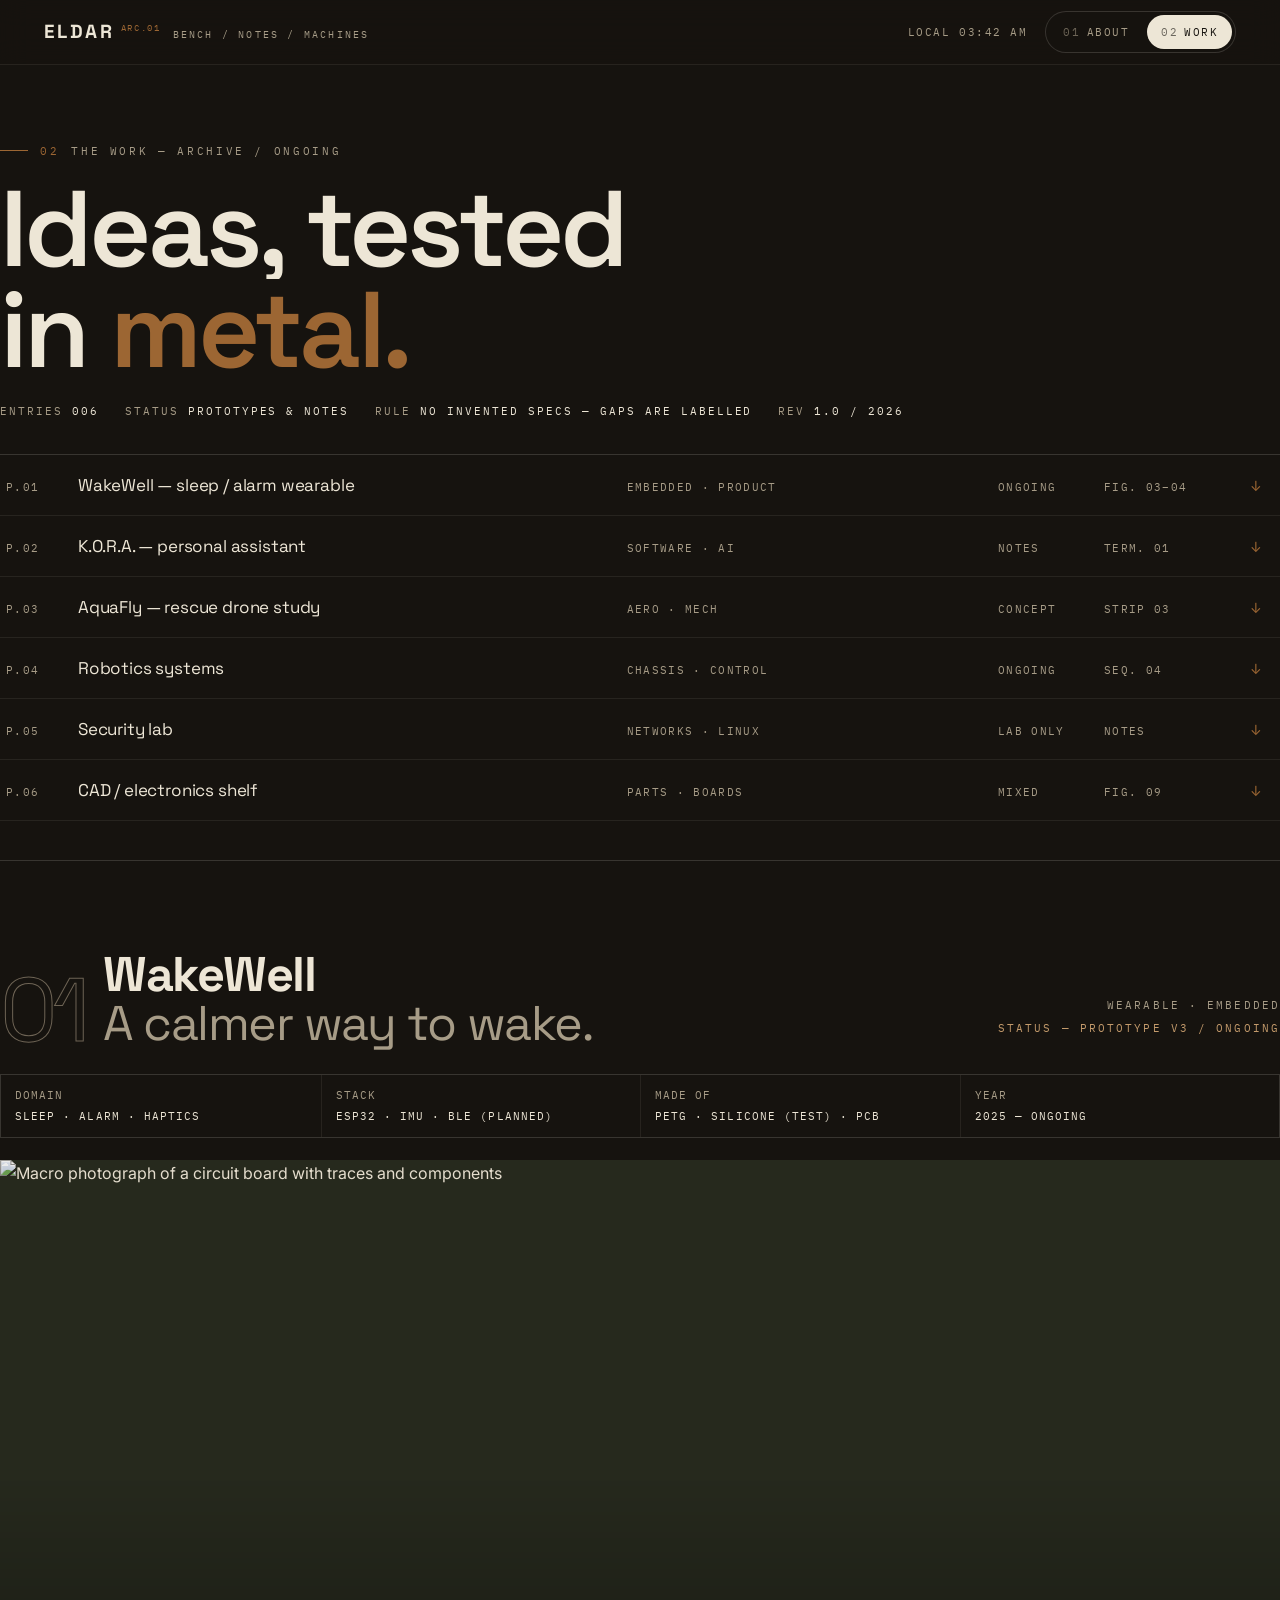
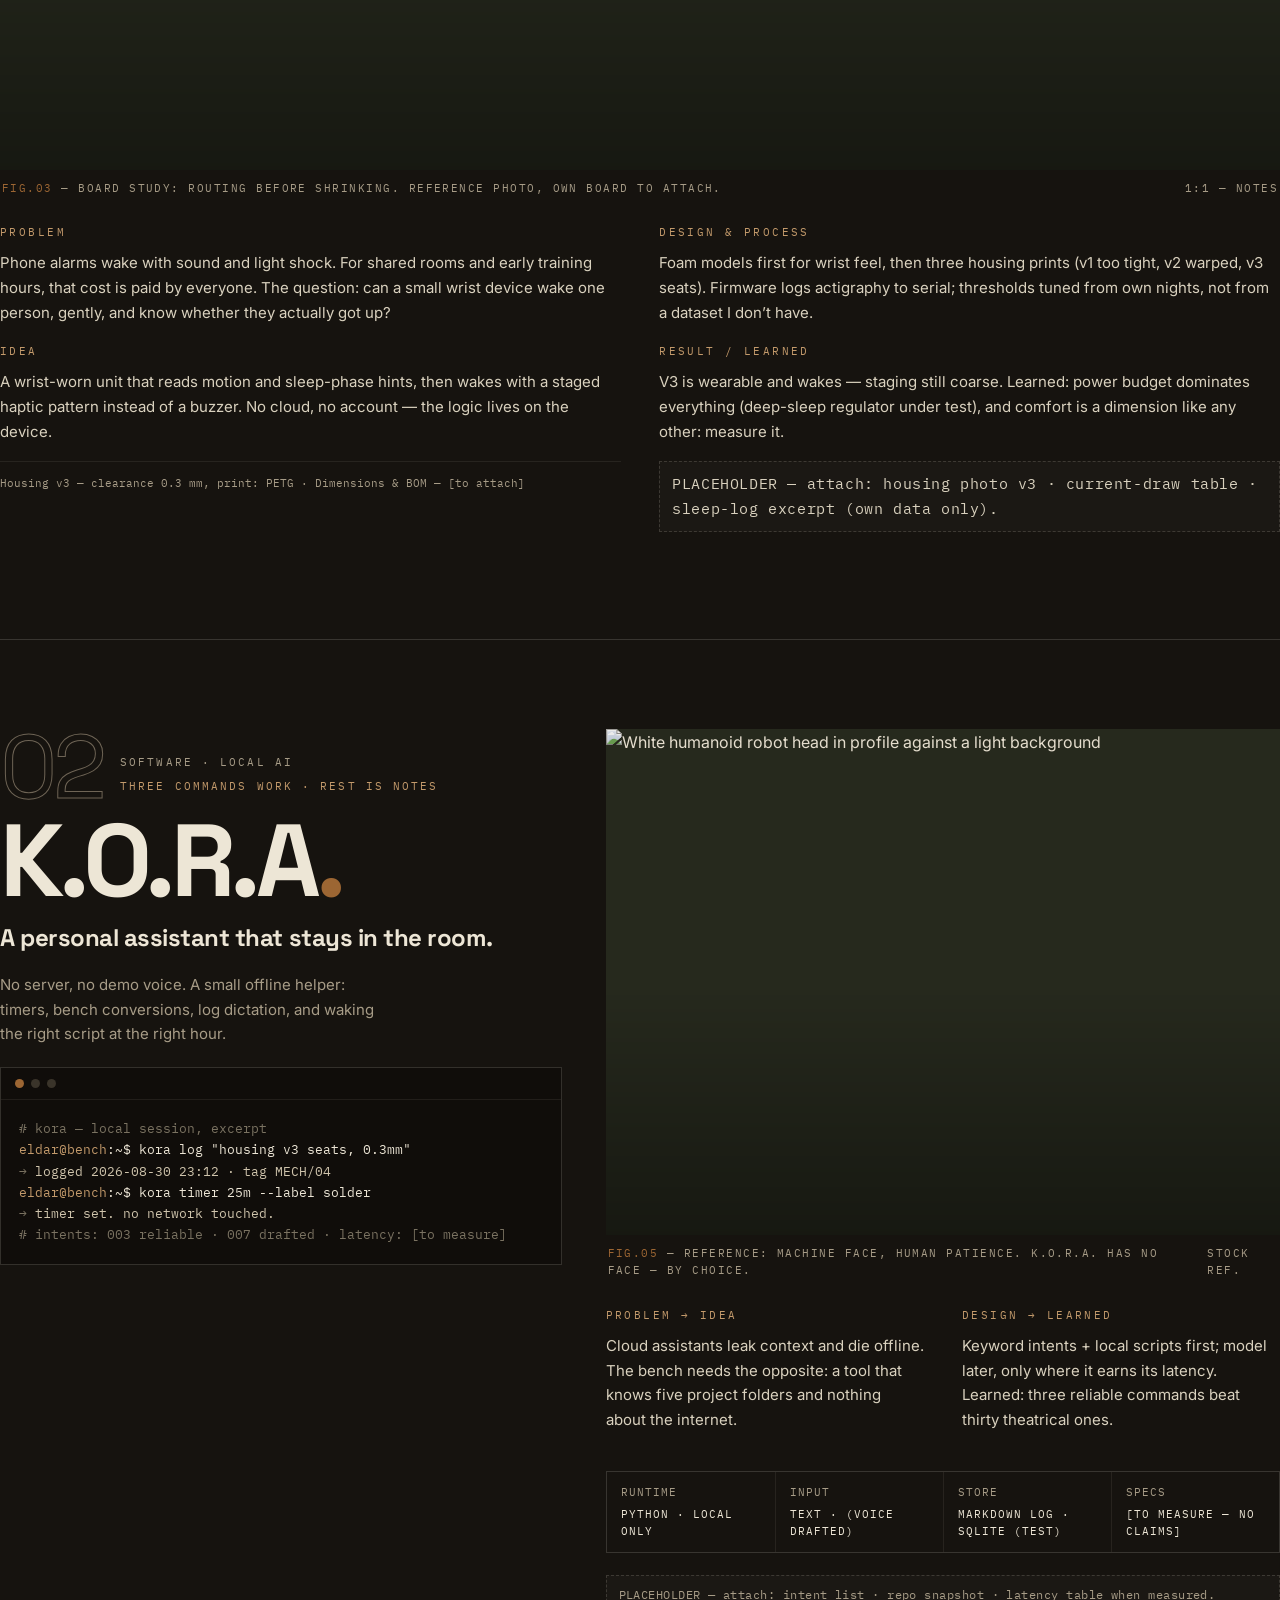
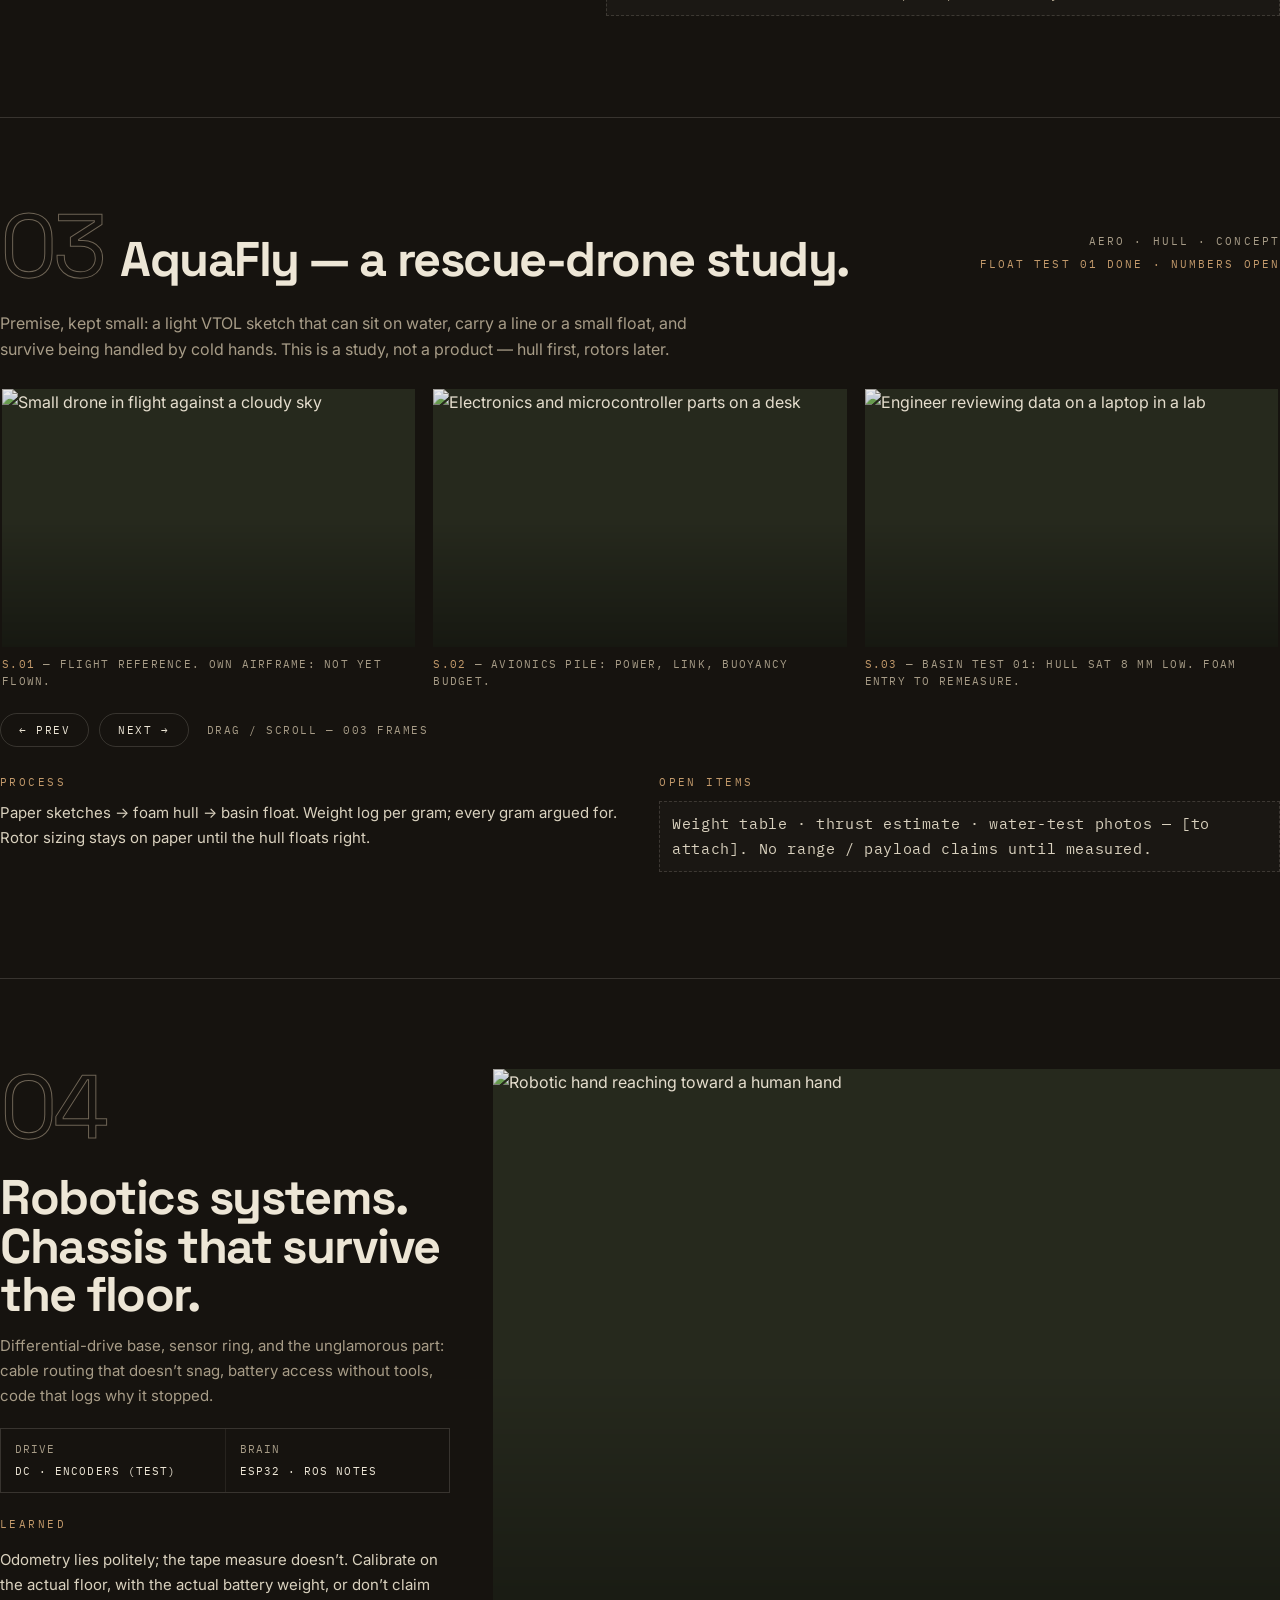
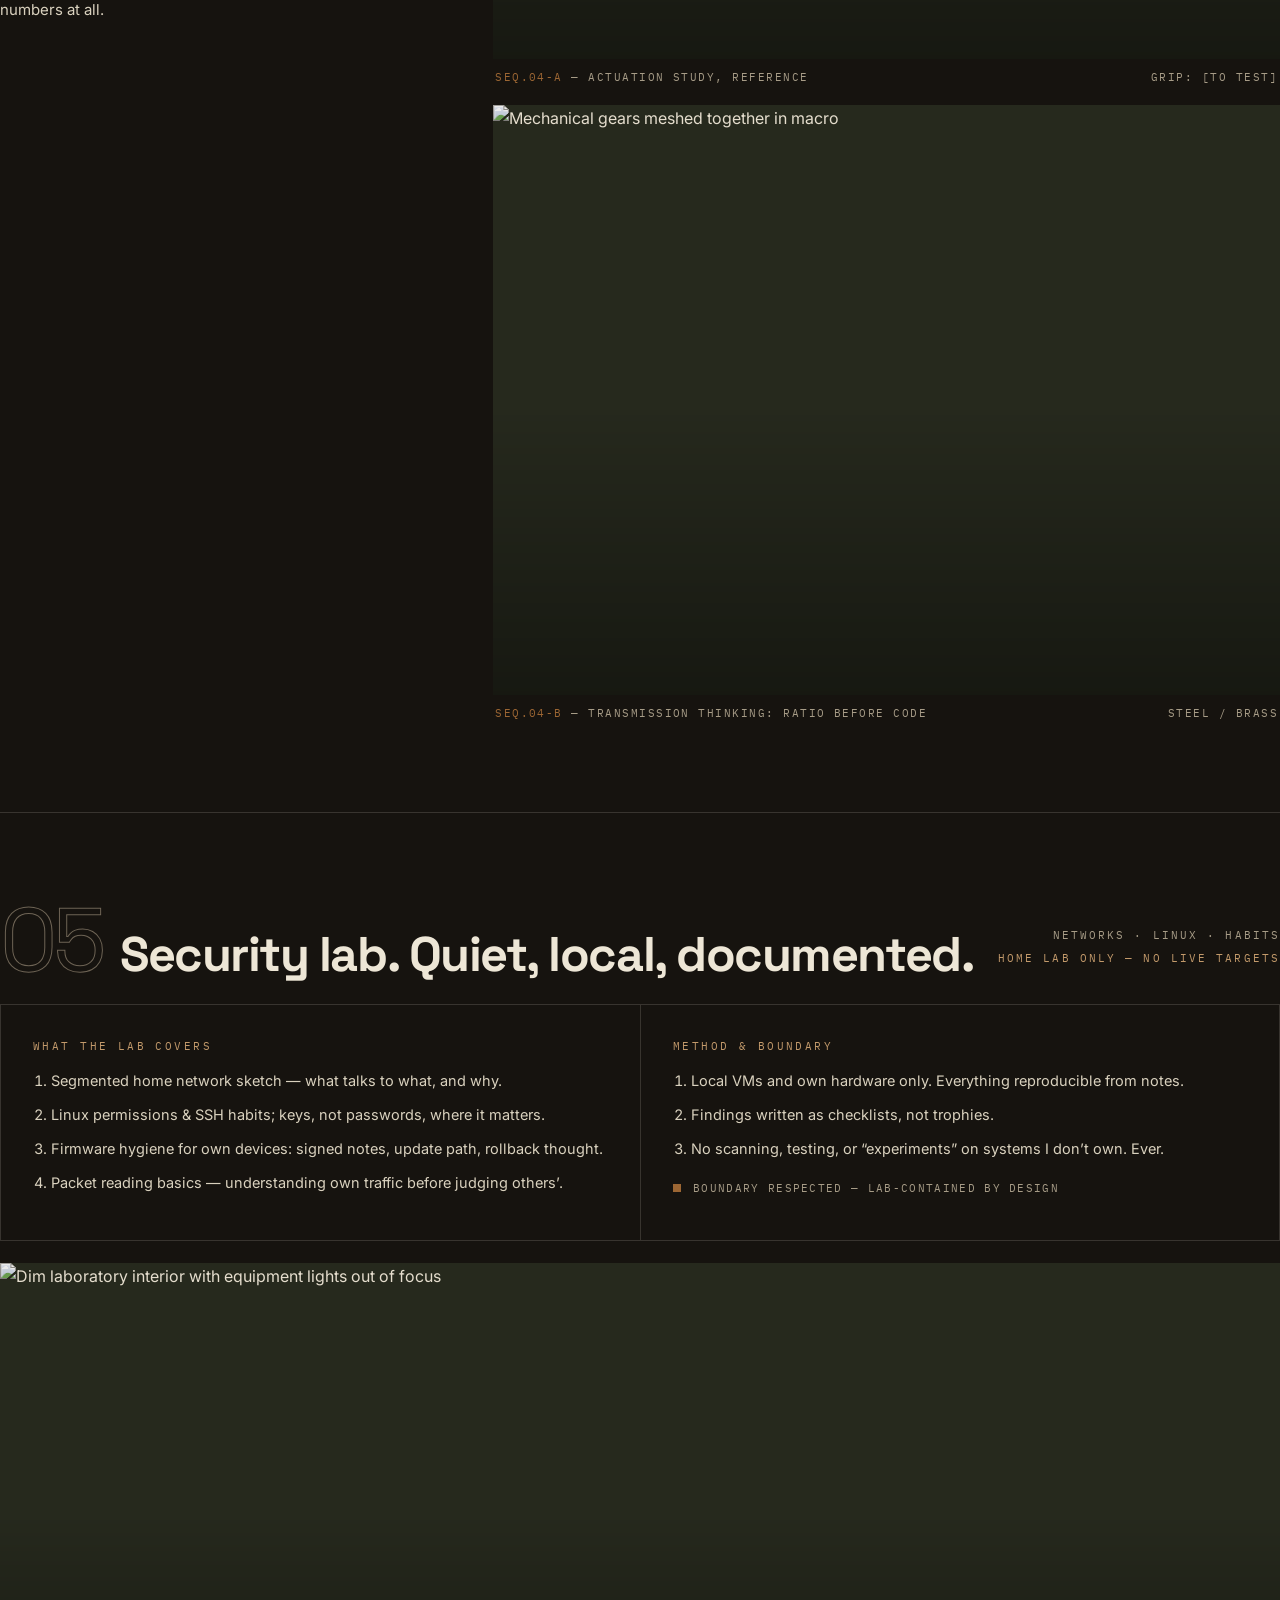
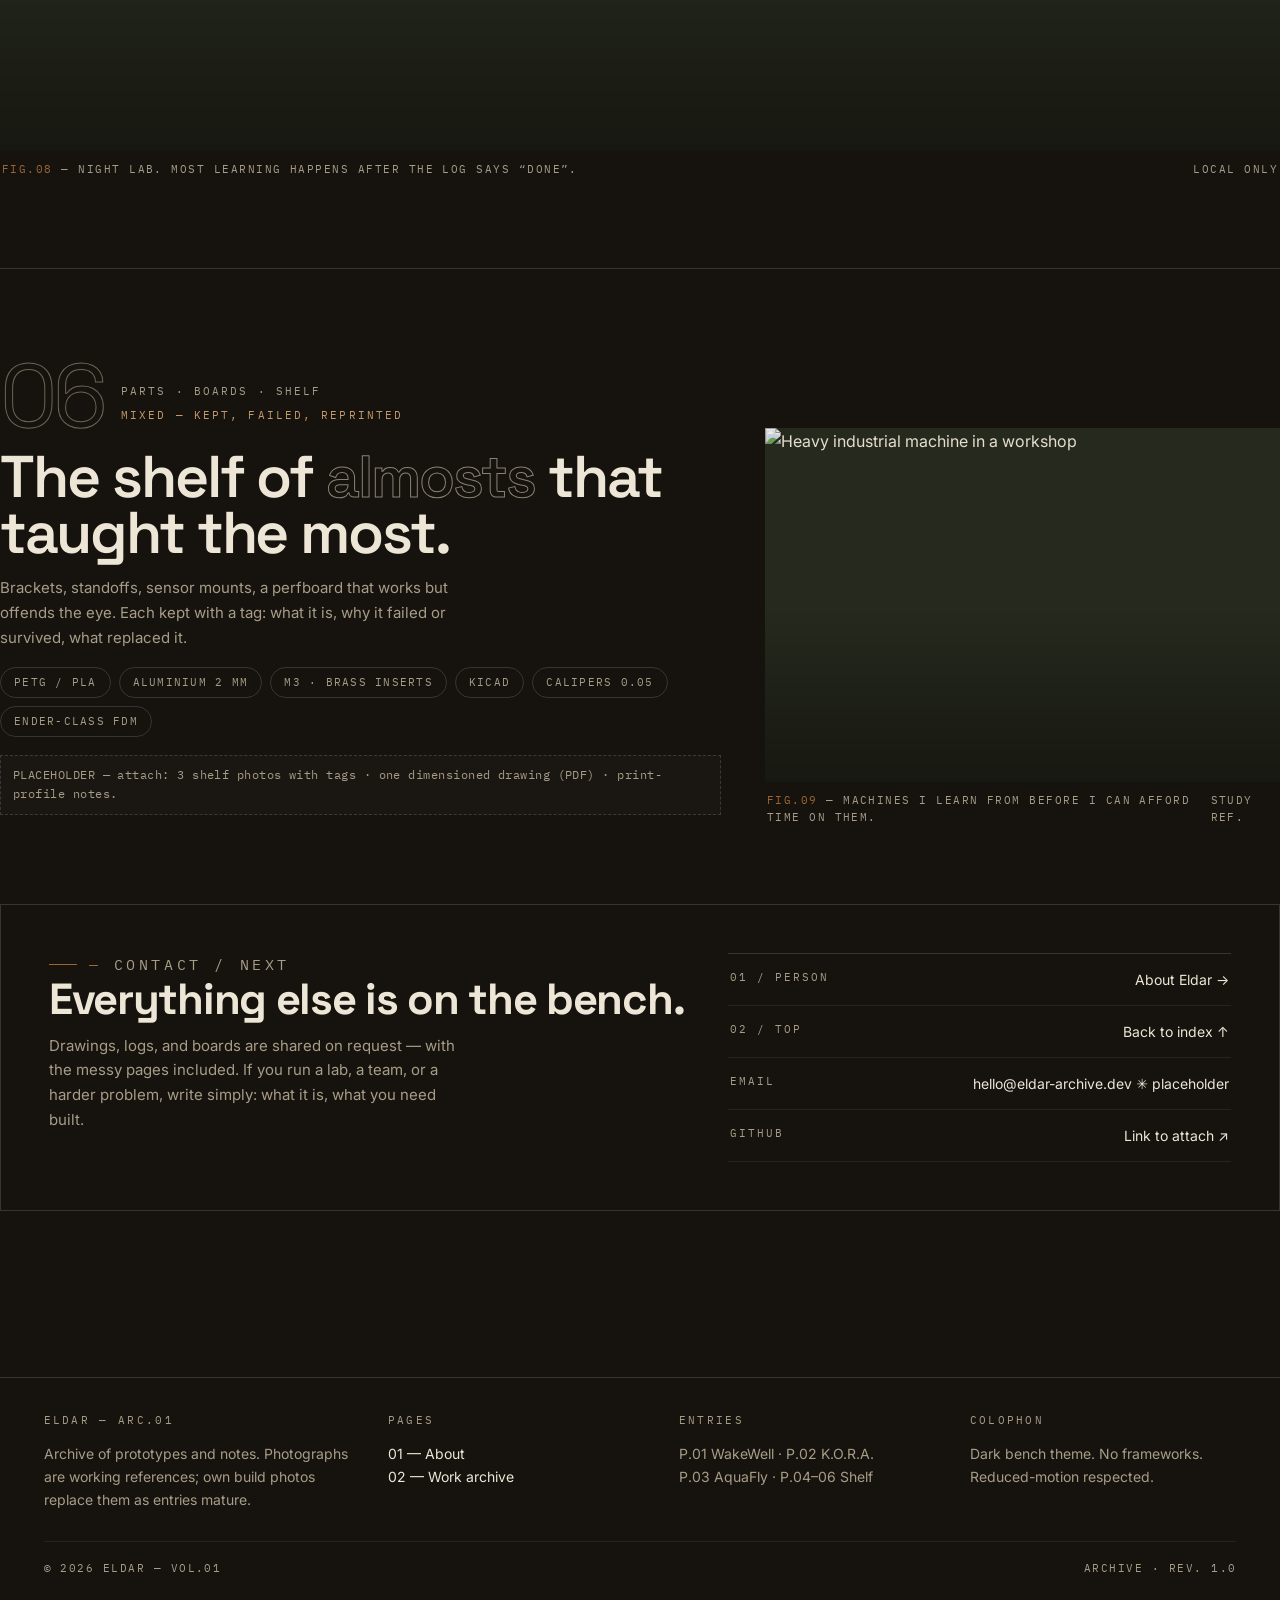
==== work.html @ a41242f1 "Vol.01: personal engineering archive (about + work)" ====
<!DOCTYPE html>
<html lang="en" data-theme="dark">
<head>
  <meta charset="UTF-8">
  <meta name="viewport" content="width=device-width, initial-scale=1.0">
  <title>ELDAR — The Work / Archive | Projects, Prototypes, Notes</title>
  <meta name="description" content="The work archive: WakeWell, K.O.R.A., AquaFly, robotics systems, security lab notes, CAD and electronics prototypes. Case studies with process, not promises.">
  <meta name="theme-color" content="#16130F">
  <link rel="canonical" href="https://eldar-archive.dev/work.html">
  <meta property="og:type" content="website">
  <meta property="og:title" content="ELDAR — The Work / Archive">
  <meta property="og:description" content="Ideas → experimentation → engineering → making. Six case studies from the bench.">
  <meta property="og:image" content="https://images.unsplash.com/photo-1518770660439-4636190af475?q=80&w=1200&auto=format&fit=crop">
  <meta name="twitter:card" content="summary_large_image">
  <link rel="icon" href="data:image/svg+xml,%3Csvg xmlns='http://www.w3.org/2000/svg' viewBox='0 0 64 64'%3E%3Crect width='64' height='64' fill='%23EFE9DB'/%3E%3Ctext x='32' y='42' font-family='Arial' font-weight='700' font-size='32' fill='%23171310' text-anchor='middle'%3EE%3C/text%3E%3Crect x='14' y='48' width='36' height='3' fill='%239C6633'/%3E%3C/svg%3E">
  <link rel="preconnect" href="https://fonts.googleapis.com">
  <link rel="preconnect" href="https://fonts.gstatic.com" crossorigin>
  <link href="https://fonts.googleapis.com/css2?family=IBM+Plex+Mono:wght@400;500&family=Inter:wght@400;500;600&family=Space+Grotesk:wght@400;500;600;700&display=swap" rel="stylesheet">
  <link rel="stylesheet" href="assets/css/style.css">
</head>
<body>
  <a class="skip" href="#main">Skip to content</a>
  <div class="progress" aria-hidden="true"><span data-progress></span></div>
  <div class="wipe" data-wipe aria-hidden="true">
    <div class="wipe-inner"><span data-wipe-label>ARCHIVE</span><i>— 2026</i></div>
  </div>

  <header class="site-head">
    <div class="head-in">
      <a class="brand" href="index.html" data-transition data-label="01 — ABOUT" aria-label="Eldar — about">
        <span class="brand-mark">ELDAR<sup>ARC.01</sup></span>
        <span class="brand-sub">Bench / Notes / Machines</span>
      </a>
      <div class="head-meta">
        <span class="head-clock" data-clock>LOCAL --:--</span>
        <nav class="nav" aria-label="Primary">
          <a href="index.html" data-transition data-label="01 — ABOUT"><b>01</b>About</a>
          <a href="work.html" aria-current="page"><b>02</b>Work</a>
        </nav>
      </div>
    </div>
  </header>

  <main id="main">
    <section class="hero-work wrap" aria-labelledby="work-title">
      <p class="kicker reveal"><span class="n">02</span> The work — archive / ongoing</p>
      <h1 id="work-title" class="h-display lines" aria-label="Ideas, tested in metal.">
        <span class="line"><span>Ideas, tested</span></span>
        <span class="line"><span>in <em>metal.</em></span></span>
      </h1>
      <div class="archive-meta reveal">
        <span>Entries <b>006</b></span><span>Status <b>Prototypes &amp; notes</b></span>
        <span>Rule <b>No invented specs — gaps are labelled</b></span><span>Rev <b>1.0 / <span data-year>2026</span></b></span>
      </div>
      <nav class="index-table reveal" aria-label="Archive index">
        <a href="#wakewell"><span class="mono">P.01</span><span class="t">WakeWell — sleep / alarm wearable</span><span class="mono hide-m">Embedded · Product</span><span class="mono hide-m">Ongoing</span><span class="mono hide-m">Fig. 03–04</span><span class="go">↓</span></a>
        <a href="#kora"><span class="mono">P.02</span><span class="t">K.O.R.A. — personal assistant</span><span class="mono hide-m">Software · AI</span><span class="mono hide-m">Notes</span><span class="mono hide-m">Term. 01</span><span class="go">↓</span></a>
        <a href="#aquafly"><span class="mono">P.03</span><span class="t">AquaFly — rescue drone study</span><span class="mono hide-m">Aero · Mech</span><span class="mono hide-m">Concept</span><span class="mono hide-m">Strip 03</span><span class="go">↓</span></a>
        <a href="#robotics"><span class="mono">P.04</span><span class="t">Robotics systems</span><span class="mono hide-m">Chassis · Control</span><span class="mono hide-m">Ongoing</span><span class="mono hide-m">Seq. 04</span><span class="go">↓</span></a>
        <a href="#security"><span class="mono">P.05</span><span class="t">Security lab</span><span class="mono hide-m">Networks · Linux</span><span class="mono hide-m">Lab only</span><span class="mono hide-m">Notes</span><span class="go">↓</span></a>
        <a href="#cad"><span class="mono">P.06</span><span class="t">CAD / electronics shelf</span><span class="mono hide-m">Parts · Boards</span><span class="mono hide-m">Mixed</span><span class="mono hide-m">Fig. 09</span><span class="go">↓</span></a>
      </nav>
    </section>

    <!-- P.01 WAKEWELL — full-bleed case -->
    <section class="case case-full wrap" id="wakewell" aria-labelledby="wakewell-t">
      <div class="case-top reveal">
        <span class="case-no">01</span>
        <h2 id="wakewell-t">WakeWell<br><span style="color:#A79C87;font-weight:400">A calmer way to wake.</span></h2>
        <p class="kind">Wearable · Embedded<b>Status — prototype v3 / ongoing</b></p>
      </div>
      <div class="tech-strip reveal" aria-label="WakeWell facts">
        <div>Domain<b>Sleep · Alarm · Haptics</b></div>
        <div>Stack<b>ESP32 · IMU · BLE (planned)</b></div>
        <div>Made of<b>PETG · Silicone (test) · PCB</b></div>
        <div>Year<b>2025 — ongoing</b></div>
      </div>
      <figure class="reveal" style="margin:0">
        <div class="img-reveal">
          <img src="https://images.unsplash.com/photo-1518770660439-4636190af475?q=80&w=2000&auto=format&fit=crop"
               alt="Macro photograph of a circuit board with traces and components" loading="lazy" decoding="async">
        </div>
        <figcaption class="caption"><span><b>FIG.03</b> — Board study: routing before shrinking. Reference photo, own board to attach.</span><span>1:1 — notes</span></figcaption>
      </figure>
      <div class="case-grid">
        <div class="reveal">
          <h3>Problem</h3>
          <p>Phone alarms wake with sound and light shock. For shared rooms and early training hours, that cost is paid by everyone. The question: can a small wrist device wake one person, gently, and know whether they actually got up?</p>
          <h3>Idea</h3>
          <p>A wrist-worn unit that reads motion and sleep-phase hints, then wakes with a staged haptic pattern instead of a buzzer. No cloud, no account — the logic lives on the device.</p>
          <div class="dim mono">Housing v3 — clearance 0.3 mm, print: PETG · Dimensions &amp; BOM — [to attach]</div>
        </div>
        <div class="reveal reveal-d1">
          <h3>Design &amp; process</h3>
          <p>Foam models first for wrist feel, then three housing prints (v1 too tight, v2 warped, v3 seats). Firmware logs actigraphy to serial; thresholds tuned from own nights, not from a dataset I don&rsquo;t have.</p>
          <h3>Result / learned</h3>
          <p>V3 is wearable and wakes — staging still coarse. Learned: power budget dominates everything (deep-sleep regulator under test), and comfort is a dimension like any other: measure it.</p>
          <p class="ph">PLACEHOLDER — attach: housing photo v3 · current-draw table · sleep-log excerpt (own data only).</p>
        </div>
      </div>
    </section>

    <!-- P.02 KORA — split editorial -->
    <section class="case wrap" id="kora" aria-labelledby="kora-t">
      <div class="case-split">
        <div class="sticky">
          <div class="case-top reveal" style="margin-bottom:12px">
            <span class="case-no">02</span>
            <p class="kind" style="text-align:left">Software · Local AI<b>Three commands work · rest is notes</b></p>
          </div>
          <p class="giant reveal">K.O.R.A<span>.</span></p>
          <h2 id="kora-t" class="reveal" style="font-family:var(--font-display);font-size:1.5rem;letter-spacing:-.02em;margin:0 0 12px">A personal assistant that stays in the room.</h2>
          <p class="reveal muted" style="font-size:15px;max-width:44ch">No server, no demo voice. A small offline helper: timers, bench conversions, log dictation, and waking the right script at the right hour.</p>
          <div class="term reveal">
            <div class="term-bar" aria-hidden="true"><i></i><i></i><i></i></div>
<pre><span class="c"># kora — local session, excerpt</span>
<span class="g">eldar@bench</span><span class="w">:~$ kora log "housing v3 seats, 0.3mm"</span>
<span class="c">→</span> logged 2026-08-30 23:12 · tag MECH/04
<span class="g">eldar@bench</span><span class="w">:~$ kora timer 25m --label solder</span>
<span class="c">→</span> timer set. no network touched.
<span class="c"># intents: 003 reliable · 007 drafted · latency: [to measure]</span></pre>
          </div>
        </div>
        <div>
          <figure class="reveal" style="margin:0">
            <div class="img-reveal">
              <img src="https://images.unsplash.com/photo-1485827404703-89b55fcc595e?q=80&w=1400&auto=format&fit=crop"
                   alt="White humanoid robot head in profile against a light background" loading="lazy" decoding="async">
            </div>
            <figcaption class="caption"><span><b>FIG.05</b> — Reference: machine face, human patience. K.O.R.A. has no face — by choice.</span><span>Stock ref.</span></figcaption>
          </figure>
          <div class="case-grid" style="grid-template-columns:1fr 1fr">
            <div class="reveal"><h3>Problem → idea</h3><p>Cloud assistants leak context and die offline. The bench needs the opposite: a tool that knows five project folders and nothing about the internet.</p></div>
            <div class="reveal"><h3>Design → learned</h3><p>Keyword intents + local scripts first; model later, only where it earns its latency. Learned: three reliable commands beat thirty theatrical ones.</p></div>
          </div>
          <div class="tech-strip reveal" style="margin-top:22px">
            <div>Runtime<b>Python · Local only</b></div>
            <div>Input<b>Text · (voice drafted)</b></div>
            <div>Store<b>Markdown log · SQLite (test)</b></div>
            <div>Specs<b>[to measure — no claims]</b></div>
          </div>
          <p class="ph reveal">PLACEHOLDER — attach: intent list · repo snapshot · latency table when measured.</p>
        </div>
      </div>
    </section>

    <!-- P.03 AQUAFLY — horizontal strip -->
    <section class="case wrap" id="aquafly" aria-labelledby="aquafly-t" data-hwrap>
      <div class="case-top reveal">
        <span class="case-no">03</span>
        <h2 id="aquafly-t">AquaFly — a rescue-drone study.</h2>
        <p class="kind">Aero · Hull · Concept<b>Float test 01 done · numbers open</b></p>
      </div>
      <p class="reveal muted" style="max-width:70ch;margin:0 0 20px">Premise, kept small: a light VTOL sketch that can sit on water, carry a line or a small float, and survive being handled by cold hands. This is a study, not a product — hull first, rotors later.</p>
      <div class="hscroll reveal" data-hscroll tabindex="0" aria-label="AquaFly study images, scroll horizontally">
        <figure>
          <div class="img-reveal"><img src="https://images.unsplash.com/photo-1473968512647-3e447244af8f?q=80&w=1400&auto=format&fit=crop" alt="Small drone in flight against a cloudy sky" loading="lazy" decoding="async"></div>
          <figcaption><b style="color:#C39A6B;font-weight:400">S.01</b> — Flight reference. Own airframe: not yet flown.</figcaption>
        </figure>
        <figure>
          <div class="img-reveal"><img src="https://images.unsplash.com/photo-1517077304055-6e89abbf09b0?q=80&w=1400&auto=format&fit=crop" alt="Electronics and microcontroller parts on a desk" loading="lazy" decoding="async"></div>
          <figcaption><b style="color:#C39A6B;font-weight:400">S.02</b> — Avionics pile: power, link, buoyancy budget.</figcaption>
        </figure>
        <figure>
          <div class="img-reveal"><img src="https://images.unsplash.com/photo-1581091226825-a6a2a5aee158?q=80&w=1400&auto=format&fit=crop" alt="Engineer reviewing data on a laptop in a lab" loading="lazy" decoding="async"></div>
          <figcaption><b style="color:#C39A6B;font-weight:400">S.03</b> — Basin test 01: hull sat 8 mm low. Foam entry to remeasure.</figcaption>
        </figure>
      </div>
      <div class="hscroll-ctrl reveal">
        <button type="button" data-hprev>← Prev</button>
        <button type="button" data-hnext>Next →</button>
        <span class="mono muted" style="font-size:11px;letter-spacing:.14em;align-self:center;margin-left:8px">DRAG / SCROLL — 003 FRAMES</span>
      </div>
      <div class="case-grid">
        <div class="reveal"><h3>Process</h3><p>Paper sketches → foam hull → basin float. Weight log per gram; every gram argued for. Rotor sizing stays on paper until the hull floats right.</p></div>
        <div class="reveal"><h3>Open items</h3><p class="ph">Weight table · thrust estimate · water-test photos — [to attach]. No range / payload claims until measured.</p></div>
      </div>
    </section>

    <!-- P.04 ROBOTICS — stacked -->
    <section class="case wrap" id="robotics" aria-labelledby="robotics-t">
      <div class="case-stack">
        <div>
          <div class="case-top reveal" style="grid-template-columns:1fr;margin-bottom:14px">
            <span class="case-no">04</span>
            <h2 id="robotics-t" style="margin-top:10px">Robotics systems. Chassis that survive the floor.</h2>
          </div>
          <p class="reveal muted" style="font-size:15px">Differential-drive base, sensor ring, and the unglamorous part: cable routing that doesn&rsquo;t snag, battery access without tools, code that logs why it stopped.</p>
          <div class="tech-strip reveal" style="grid-template-columns:1fr 1fr;margin-top:20px">
            <div>Drive<b>DC · Encoders (test)</b></div>
            <div>Brain<b>ESP32 · ROS notes</b></div>
          </div>
          <div class="reveal"><h3 class="mono" style="font-size:11px;letter-spacing:.22em;color:#C39A6B;font-weight:400">LEARNED</h3>
          <p style="color:#D9D1BE;font-size:15px">Odometry lies politely; the tape measure doesn&rsquo;t. Calibrate on the actual floor, with the actual battery weight, or don&rsquo;t claim numbers at all.</p></div>
        </div>
        <div class="stack-imgs">
          <figure class="reveal" style="margin:0">
            <div class="img-reveal"><img src="https://images.unsplash.com/photo-1620712943543-bcc4688e7485?q=80&w=1400&auto=format&fit=crop" alt="Robotic hand reaching toward a human hand" loading="lazy" decoding="async"></div>
            <figcaption class="caption"><span><b>SEQ.04-A</b> — Actuation study, reference</span><span>Grip: [to test]</span></figcaption>
          </figure>
          <figure class="reveal" style="margin:0">
            <div class="img-reveal"><img src="https://images.unsplash.com/photo-1530124566582-a618bc2615dc?q=80&w=1400&auto=format&fit=crop" alt="Mechanical gears meshed together in macro" loading="lazy" decoding="async"></div>
            <figcaption class="caption"><span><b>SEQ.04-B</b> — Transmission thinking: ratio before code</span><span>Steel / brass</span></figcaption>
          </figure>
        </div>
      </div>
    </section>

    <!-- P.05 SECURITY -->
    <section class="case wrap" id="security" aria-labelledby="sec-t">
      <div class="case-top reveal">
        <span class="case-no">05</span>
        <h2 id="sec-t">Security lab. Quiet, local, documented.</h2>
        <p class="kind">Networks · Linux · Habits<b>Home lab only — no live targets</b></p>
      </div>
      <div class="lab reveal">
        <div>
          <h3>What the lab covers</h3>
          <ol>
            <li>Segmented home network sketch — what talks to what, and why.</li>
            <li>Linux permissions &amp; SSH habits; keys, not passwords, where it matters.</li>
            <li>Firmware hygiene for own devices: signed notes, update path, rollback thought.</li>
            <li>Packet reading basics — understanding own traffic before judging others&rsquo;.</li>
          </ol>
        </div>
        <div>
          <h3>Method &amp; boundary</h3>
          <ol>
            <li>Local VMs and own hardware only. Everything reproducible from notes.</li>
            <li>Findings written as checklists, not trophies.</li>
            <li>No scanning, testing, or &ldquo;experiments&rdquo; on systems I don&rsquo;t own. Ever.</li>
          </ol>
          <p class="safe"><i></i> Boundary respected — lab-contained by design</p>
        </div>
      </div>
      <figure class="reveal" style="margin:22px 0 0">
        <div class="img-reveal" style="aspect-ratio:21/8;min-height:220px">
          <img src="https://images.unsplash.com/photo-1518709268805-4e9042af9f23?q=80&w=2000&auto=format&fit=crop"
               alt="Dim laboratory interior with equipment lights out of focus" loading="lazy" decoding="async">
        </div>
        <figcaption class="caption"><span><b>FIG.08</b> — Night lab. Most learning happens after the log says &ldquo;done&rdquo;.</span><span>Local only</span></figcaption>
      </figure>
    </section>

    <!-- P.06 CAD / ELECTRONICS -->
    <section class="case wrap" id="cad" aria-labelledby="cad-t">
      <div class="case-cad">
        <div>
          <div class="case-top reveal" style="margin-bottom:14px">
            <span class="case-no">06</span>
            <p class="kind" style="text-align:left">Parts · Boards · Shelf<b>Mixed — kept, failed, reprinted</b></p>
          </div>
          <p class="oversize reveal">The shelf of <span>almosts</span> that taught the most.</p>
          <p class="reveal muted" style="font-size:15px;max-width:56ch">Brackets, standoffs, sensor mounts, a perfboard that works but offends the eye. Each kept with a tag: what it is, why it failed or survived, what replaced it.</p>
          <div class="mat-chips reveal" aria-label="Materials and tools">
            <span>PETG / PLA</span><span>Aluminium 2 mm</span><span>M3 · Brass inserts</span><span>KiCad</span><span>Calipers 0.05</span><span>Ender-class FDM</span>
          </div>
          <p class="ph reveal" style="margin-top:18px">PLACEHOLDER — attach: 3 shelf photos with tags · one dimensioned drawing (PDF) · print-profile notes.</p>
        </div>
        <figure class="reveal" style="margin:0">
          <div class="img-reveal"><img src="https://images.unsplash.com/photo-1504328345606-18bbc8c9d7d1?q=80&w=1400&auto=format&fit=crop" alt="Heavy industrial machine in a workshop" loading="lazy" decoding="async"></div>
          <figcaption class="caption"><span><b>FIG.09</b> — Machines I learn from before I can afford time on them.</span><span>Study ref.</span></figcaption>
        </figure>
      </div>

      <div class="contact-band reveal" aria-labelledby="contact-t">
        <div>
          <p class="kicker"><span class="n">—</span> Contact / next</p>
          <h2 id="contact-t">Everything else is on the bench.</h2>
          <p>Drawings, logs, and boards are shared on request — with the messy pages included. If you run a lab, a team, or a harder problem, write simply: what it is, what you need built.</p>
        </div>
        <div class="contact-rows">
          <a href="index.html" data-transition data-label="01 — ABOUT"><span>01 / Person</span><span>About Eldar →</span></a>
          <a href="#main"><span>02 / Top</span><span>Back to index ↑</span></a>
          <a href="mailto:hello@eldar-archive.dev"><span>Email</span><span>hello@eldar-archive.dev ✳ placeholder</span></a>
          <a href="https://github.com/" target="_blank" rel="noopener"><span>GitHub</span><span>Link to attach ↗</span></a>
        </div>
      </div>
    </section>
  </main>

  <footer class="site-foot">
    <div class="wrap">
      <div class="foot-grid">
        <div><h4>Eldar — Arc.01</h4><p class="muted" style="margin:0;max-width:34ch">Archive of prototypes and notes. Photographs are working references; own build photos replace them as entries mature.</p></div>
        <div><h4>Pages</h4><p style="margin:0"><a href="index.html" data-transition data-label="01 — ABOUT">01 — About</a><br><a href="work.html" aria-current="page">02 — Work archive</a></p></div>
        <div><h4>Entries</h4><p class="muted" style="margin:0">P.01 WakeWell · P.02 K.O.R.A.<br>P.03 AquaFly · P.04–06 Shelf</p></div>
        <div><h4>Colophon</h4><p class="muted" style="margin:0">Dark bench theme. No frameworks.<br>Reduced-motion respected.</p></div>
      </div>
      <div class="foot-bottom"><span>© <span data-year>2026</span> Eldar — Vol.01</span><span>Archive · Rev. 1.0</span></div>
    </div>
  </footer>

  <script src="assets/js/main.js" defer></script>
</body>
</html>
---- assets/css/style.css ----
/* ============================================================
   ELDAR — personal engineering archive
   Vol.01 / 2026 — editorial system, no frameworks
   Palette: ivory paper / graphite ink / olive / muted copper
   ============================================================ */

:root{
  --paper:#EFE9DB;
  --paper-2:#E5DCC9;
  --card:#E9E1D0;
  --ink:#171310;
  --ink-2:#2A241D;
  --graphite:#1D1A15;
  --charcoal:#26211A;
  --stone:#8B8172;
  --stone-dark:#57503F;
  --line:rgba(23,19,16,.16);
  --line-soft:rgba(23,19,16,.09);
  --olive:#3B3F2E;
  --olive-deep:#26291D;
  --copper:#9C6633;
  --copper-deep:#7A4E24;
  --burgundy:#5C2E26;
  --bg:var(--paper);
  --fg:var(--ink);
  --muted:var(--stone-dark);
  --panel:var(--card);
  --header-bg:rgba(239,233,219,.86);
  --img-filter:grayscale(22%) sepia(14%) contrast(1.03) brightness(.98);
  --font-display:"Space Grotesk","Archivo",system-ui,-apple-system,"Segoe UI",Roboto,sans-serif;
  --font-body:"Inter",system-ui,-apple-system,"Segoe UI",Roboto,sans-serif;
  --font-mono:"IBM Plex Mono",ui-monospace,SFMono-Regular,Menlo,Consolas,monospace;
  --wrap:1340px;
  --gutter:clamp(18px,3.4vw,44px);
  --ease:cubic-bezier(.22,.8,.24,1);
}

[data-theme="dark"]{
  --bg:#16130F;
  --fg:#EDE6D6;
  --muted:#A79C87;
  --panel:#1F1B15;
  --line:rgba(237,230,214,.16);
  --line-soft:rgba(237,230,214,.08);
  --header-bg:rgba(22,19,15,.82);
  --card:#201B14;
  --img-filter:grayscale(28%) sepia(10%) contrast(1.05) brightness(.92);
}

*{box-sizing:border-box}
html{scroll-behavior:smooth}
html:focus-within{scroll-behavior:smooth}
body{
  margin:0;
  background:var(--bg);
  color:var(--fg);
  font-family:var(--font-body);
  font-size:16px;
  line-height:1.65;
  -webkit-font-smoothing:antialiased;
  text-rendering:optimizeLegibility;
  overflow-x:hidden;
  transition:background .5s var(--ease),color .5s var(--ease);
}
::selection{background:var(--copper);color:#FFF8EA}
img{display:block;max-width:100%}
a{color:inherit}

/* skip link */
.skip{
  position:absolute;left:12px;top:-60px;z-index:200;
  background:var(--ink);color:var(--paper);
  font-family:var(--font-mono);font-size:12px;letter-spacing:.08em;
  padding:10px 14px;text-decoration:none;transition:top .2s;
}
[data-theme="dark"] .skip{background:var(--paper);color:var(--ink)}
.skip:focus{top:12px}

/* progress hairline */
.progress{position:fixed;top:0;left:0;height:2px;width:100%;z-index:120;pointer-events:none;background:transparent}
.progress span{display:block;height:100%;width:100%;background:var(--copper);transform-origin:0 50%;transform:scaleX(0)}

/* page wipe transition */
.wipe{
  position:fixed;inset:0;z-index:150;display:flex;align-items:center;justify-content:center;
  background:var(--olive-deep);color:#EFE9DB;
  clip-path:inset(0 0 100% 0);
  transition:clip-path .55s var(--ease);
  pointer-events:none;
}
.wipe.is-on{clip-path:inset(0 0 0% 0);pointer-events:auto}
.wipe-inner{font-family:var(--font-mono);font-size:12px;letter-spacing:.28em;text-transform:uppercase;display:flex;gap:16px;align-items:center}
.wipe-inner i{font-style:normal;color:#C39A6B}

/* header */
.site-head{
  position:sticky;top:0;z-index:100;
  background:var(--header-bg);
  backdrop-filter:blur(14px);-webkit-backdrop-filter:blur(14px);
  border-bottom:1px solid var(--line-soft);
}
.head-in{
  max-width:var(--wrap);margin:0 auto;padding:0 var(--gutter);
  display:flex;align-items:center;gap:20px;min-height:64px;
}
.brand{display:flex;align-items:baseline;gap:12px;text-decoration:none}
.brand-mark{
  font-family:var(--font-display);font-weight:700;letter-spacing:.14em;font-size:19px;
}
.brand-mark sup{font-family:var(--font-mono);font-weight:400;font-size:9px;letter-spacing:.18em;color:var(--copper);margin-left:6px}
.brand-sub{font-family:var(--font-mono);font-size:10px;letter-spacing:.22em;color:var(--muted);text-transform:uppercase}
.head-meta{margin-left:auto;display:flex;align-items:center;gap:18px}
.head-clock{font-family:var(--font-mono);font-size:11px;letter-spacing:.14em;color:var(--muted)}
.nav{display:flex;gap:4px;border:1px solid var(--line);border-radius:999px;padding:3px;background:color-mix(in srgb, var(--bg) 60%, transparent)}
.nav a{
  font-family:var(--font-mono);font-size:11px;letter-spacing:.14em;text-transform:uppercase;
  text-decoration:none;padding:8px 14px;border-radius:999px;color:var(--muted);
  transition:background .25s,color .25s;
}
.nav a b{font-weight:400;opacity:.6;margin-right:6px}
.nav a[aria-current="page"]{background:var(--fg);color:var(--bg)}
.nav a:hover:not([aria-current="page"]){color:var(--fg)}

/* layout */
.wrap{max-width:var(--wrap);margin:0 auto;padding:0 var(--gutter)}
section{position:relative}
.kicker{
  font-family:var(--font-mono);font-size:11px;letter-spacing:.24em;text-transform:uppercase;
  color:var(--muted);display:flex;align-items:center;gap:12px;margin:0 0 18px;
}
.kicker::before{content:"";width:28px;height:1px;background:var(--copper);flex:none}
.kicker .n{color:var(--copper)}
.h-display{
  font-family:var(--font-display);font-weight:600;
  font-size:clamp(2.7rem,6.4vw,6.2rem);
  line-height:.94;letter-spacing:-.035em;margin:0;
  text-wrap:balance;
}
.h-display em{font-style:normal;color:var(--copper)}
.h-display .thin{font-weight:400}
.lede{font-size:clamp(1.02rem,1.4vw,1.22rem);line-height:1.6;max-width:56ch;color:var(--fg)}
.muted{color:var(--muted)}
.mono{font-family:var(--font-mono)}
.rule{border:0;border-top:1px solid var(--line);margin:0}
.rule-soft{border:0;border-top:1px solid var(--line-soft);margin:0}

/* reveal system — calm, engineered */
.reveal{opacity:0;transform:translateY(26px);transition:opacity .8s var(--ease),transform .8s var(--ease)}
.reveal.is-visible{opacity:1;transform:none}
.reveal-d1{transition-delay:.08s}.reveal-d2{transition-delay:.16s}.reveal-d3{transition-delay:.24s}
.lines .line{display:block;overflow:hidden}
.lines .line > span{display:block;transform:translateY(110%);transition:transform .9s var(--ease)}
.lines.is-visible .line > span{transform:none}
.lines.is-visible .line:nth-child(2) > span{transition-delay:.08s}
.lines.is-visible .line:nth-child(3) > span{transition-delay:.16s}
.lines.is-visible .line:nth-child(4) > span{transition-delay:.24s}

.img-reveal{position:relative;overflow:hidden;background:var(--olive-deep)}
.img-reveal img{
  width:100%;height:100%;object-fit:cover;filter:var(--img-filter);
  transform:scale(1.06);
  transition:transform 1.4s var(--ease),filter .6s;
}
.img-reveal.is-visible img{transform:scale(1)}
.img-reveal::after{
  content:"";position:absolute;inset:0;pointer-events:none;
  background:linear-gradient(180deg,rgba(38,41,29,.0) 55%,rgba(22,19,15,.34) 100%);
  mix-blend-mode:multiply;
}
[data-theme="dark"] .img-reveal::after{background:linear-gradient(180deg,rgba(0,0,0,0) 50%,rgba(0,0,0,.42) 100%)}
.img-reveal:hover img{transform:scale(1.035)}
.frame{position:relative;border:1px solid var(--line)}
.frame .ticks i{position:absolute;width:14px;height:14px;border:0 solid var(--copper);z-index:2}
.frame .ticks i:nth-child(1){top:-1px;left:-1px;border-top-width:2px;border-left-width:2px}
.frame .ticks i:nth-child(2){top:-1px;right:-1px;border-top-width:2px;border-right-width:2px}
.frame .ticks i:nth-child(3){bottom:-1px;left:-1px;border-bottom-width:2px;border-left-width:2px}
.frame .ticks i:nth-child(4){bottom:-1px;right:-1px;border-bottom-width:2px;border-right-width:2px}
.caption{
  display:flex;justify-content:space-between;gap:12px;
  font-family:var(--font-mono);font-size:10.5px;letter-spacing:.14em;text-transform:uppercase;
  color:var(--muted);padding:10px 2px 0;
}
.caption b{font-weight:400;color:var(--copper)}

/* ============ PAGE 01 : ABOUT ============ */
.hero-about{padding:clamp(28px,4vw,60px) 0 0}
.hero-grid{
  display:grid;grid-template-columns:repeat(12,1fr);gap:clamp(18px,2.6vw,36px);
  align-items:start;
}
.hero-copy{grid-column:1 / span 7;padding-top:clamp(6px,2vw,28px)}
.hero-copy .vol{font-family:var(--font-mono);font-size:11px;letter-spacing:.24em;color:var(--muted);text-transform:uppercase;margin-bottom:22px}
.hero-copy .vol b{color:var(--fg);font-weight:500}
.hero-fig{grid-column:8 / span 5}
.hero-fig .img-reveal{aspect-ratio:4/5}
.hero-meta{display:grid;grid-template-columns:1fr 1fr;gap:0;border:1px solid var(--line);border-top:0}
.hero-meta div{padding:12px 14px;font-family:var(--font-mono);font-size:10.5px;letter-spacing:.12em;text-transform:uppercase;color:var(--muted)}
.hero-meta div + div{border-left:1px solid var(--line)}
.hero-meta div b{display:block;color:var(--fg);font-weight:500;margin-top:3px;letter-spacing:.06em}
.hero-note{margin-top:26px;display:flex;gap:16px;align-items:flex-start;max-width:62ch}
.hero-note .bar{width:2px;align-self:stretch;background:var(--copper);flex:none}
.spec-strip{
  margin-top:clamp(30px,4vw,54px);
  display:grid;grid-template-columns:repeat(4,1fr);
  border-top:1px solid var(--line);border-bottom:1px solid var(--line);
}
.spec-strip div{padding:16px 18px 15px;border-left:1px solid var(--line-soft)}
.spec-strip div:first-child{border-left:0}
.spec-strip small{display:block;font-family:var(--font-mono);font-size:10px;letter-spacing:.22em;color:var(--muted);text-transform:uppercase;margin-bottom:6px}
.spec-strip strong{font-family:var(--font-display);font-weight:500;font-size:15px;letter-spacing:-.01em}

.block{padding:clamp(64px,8vw,128px) 0}
.block-head{display:grid;grid-template-columns:repeat(12,1fr);gap:20px;margin-bottom:clamp(28px,4vw,52px);align-items:end}
.block-head .left{grid-column:1 / span 7}
.block-head .right{grid-column:9 / span 4;font-size:15px;color:var(--muted);max-width:38ch}
.block-num{font-family:var(--font-mono);font-size:11px;letter-spacing:.24em;color:var(--copper);text-transform:uppercase;margin-bottom:14px}
.h2{font-family:var(--font-display);font-weight:600;font-size:clamp(2rem,4.2vw,3.7rem);line-height:.98;letter-spacing:-.03em;margin:0;text-wrap:balance}

.profile-grid{display:grid;grid-template-columns:repeat(12,1fr);gap:clamp(18px,2.6vw,36px)}
.profile-main{grid-column:1 / span 6}
.profile-main p{font-size:17px;line-height:1.75;margin:0 0 1.2em;max-width:60ch}
.profile-main p:first-of-type::first-letter{
  font-family:var(--font-display);font-weight:700;font-size:3.1em;float:left;
  line-height:.82;padding-right:10px;color:var(--olive);
}
.profile-side{grid-column:8 / span 5}
.fact-table{border-top:1px solid var(--line)}
.fact-table dl{display:grid;grid-template-columns:150px 1fr;gap:12px;padding:13px 0;border-bottom:1px solid var(--line-soft);margin:0}
.fact-table dt{font-family:var(--font-mono);font-size:10.5px;letter-spacing:.18em;text-transform:uppercase;color:var(--muted);padding-top:3px}
.fact-table dd{margin:0;font-size:14.5px}
.pull{margin:34px 0 0;padding:26px 0 0;border-top:2px solid var(--fg)}
.pull p{font-family:var(--font-display);font-size:clamp(1.3rem,2.2vw,1.7rem);line-height:1.25;letter-spacing:-.02em;margin:0}
.pull cite{display:block;font-style:normal;font-family:var(--font-mono);font-size:11px;letter-spacing:.18em;text-transform:uppercase;color:var(--muted);margin-top:12px}

/* fields list */
.fields{border-top:1px solid var(--line)}
.field{
  display:grid;grid-template-columns:64px 1.1fr 1.4fr auto;gap:20px;align-items:baseline;
  padding:24px 10px;border-bottom:1px solid var(--line);
  text-decoration:none;position:relative;
  transition:background .3s,color .3s,padding .3s var(--ease);
}
.field .idx{font-family:var(--font-mono);font-size:12px;color:var(--copper)}
.field h3{font-family:var(--font-display);font-size:clamp(1.25rem,2vw,1.7rem);letter-spacing:-.02em;margin:0;font-weight:600;line-height:1.1}
.field p{margin:0;font-size:14.5px;color:var(--muted);max-width:52ch}
.field .tools{font-family:var(--font-mono);font-size:10.5px;letter-spacing:.12em;text-transform:uppercase;color:var(--muted);white-space:nowrap}
.field:hover,.field:focus-visible{background:var(--olive);color:#F1EBDD;padding-left:22px;padding-right:22px}
.field:hover p,.field:hover .tools,.field:focus-visible p{color:#D8CFB9}
.field:hover .idx{color:#C39A6B}
.field .arrow{font-family:var(--font-mono);opacity:0;transform:translateX(-8px);transition:.3s}
.field:hover .arrow{opacity:1;transform:none}

/* capabilities */
.caps{display:grid;grid-template-columns:repeat(3,1fr);gap:0;border:1px solid var(--line)}
.cap{padding:clamp(22px,2.6vw,34px);border-left:1px solid var(--line-soft)}
.cap:first-child{border-left:0}
.cap .cnum{font-family:var(--font-mono);font-size:11px;letter-spacing:.2em;color:var(--copper)}
.cap h3{font-family:var(--font-display);font-size:1.35rem;letter-spacing:-.02em;margin:12px 0 10px}
.cap p{font-size:14.5px;color:var(--muted);margin:0 0 16px}
.cap ul{list-style:none;margin:0;padding:14px 0 0;border-top:1px solid var(--line-soft);display:grid;gap:8px}
.cap li{font-family:var(--font-mono);font-size:11.5px;letter-spacing:.06em;color:var(--fg);display:flex;gap:10px}
.cap li::before{content:"—";color:var(--copper)}

/* full-bleed interlude */
.interlude{padding:0}
.interlude .img-reveal{aspect-ratio:21/9;min-height:340px}
.interlude blockquote{
  max-width:var(--wrap);margin:0 auto;padding:26px var(--gutter) 0;
  display:grid;grid-template-columns:1fr auto;gap:18px;align-items:baseline;
}
.interlude blockquote p{font-family:var(--font-display);font-size:clamp(1.2rem,2.4vw,1.8rem);letter-spacing:-.02em;line-height:1.3;margin:0;max-width:34ch}
.interlude blockquote footer{font-family:var(--font-mono);font-size:11px;letter-spacing:.16em;color:var(--muted);text-transform:uppercase}

/* philosophy */
.philo{display:grid;grid-template-columns:repeat(3,1fr);gap:clamp(18px,2.6vw,36px)}
.principle{border-top:1px solid var(--line);padding-top:18px}
.principle .big{font-family:var(--font-display);font-size:clamp(3rem,5vw,4.6rem);line-height:1;letter-spacing:-.04em;color:transparent;-webkit-text-stroke:1px var(--stone)}
.principle h3{font-family:var(--font-display);font-size:1.25rem;margin:14px 0 8px;letter-spacing:-.015em}
.principle p{font-size:14.5px;color:var(--muted);margin:0}

/* timeline */
.timeline{position:relative;margin-top:10px;padding-left:0;list-style:none}
.timeline::before{content:"";position:absolute;left:7px;top:8px;bottom:8px;width:1px;background:var(--line)}
.timeline li{position:relative;display:grid;grid-template-columns:110px 1fr 1.6fr;gap:22px;padding:22px 0 22px 34px;border-bottom:1px solid var(--line-soft)}
.timeline li::before{
  content:"";position:absolute;left:0;top:30px;width:15px;height:15px;border-radius:50%;
  background:var(--bg);border:1px solid var(--copper);
}
.timeline li.is-now::before{background:var(--copper);box-shadow:0 0 0 5px color-mix(in srgb, var(--copper) 18%, transparent)}
.timeline .yr{font-family:var(--font-mono);font-size:12px;letter-spacing:.14em;color:var(--copper)}
.timeline h3{margin:0;font-family:var(--font-display);font-size:1.15rem;letter-spacing:-.015em}
.timeline p{margin:6px 0 0;font-size:14px;color:var(--muted);max-width:60ch}
.timeline .tag{display:inline-block;font-family:var(--font-mono);font-size:10px;letter-spacing:.16em;text-transform:uppercase;border:1px solid var(--line);border-radius:999px;padding:3px 10px;margin-top:10px;color:var(--muted)}

/* log */
.log{border:1px solid var(--line);background:var(--panel)}
.log-head{display:flex;justify-content:space-between;gap:14px;padding:14px 18px;border-bottom:1px solid var(--line);font-family:var(--font-mono);font-size:11px;letter-spacing:.18em;text-transform:uppercase;color:var(--muted)}
.log-head b{color:var(--copper);font-weight:400}
.log-row{display:grid;grid-template-columns:130px 110px 1fr auto;gap:16px;padding:15px 18px;border-bottom:1px solid var(--line-soft);font-size:14px;align-items:baseline}
.log-row:last-child{border-bottom:0}
.log-row .d,.log-row .c{font-family:var(--font-mono);font-size:11.5px;letter-spacing:.08em;color:var(--muted)}
.log-row .s{font-family:var(--font-mono);font-size:10px;letter-spacing:.14em;border:1px solid var(--line);padding:3px 9px;border-radius:999px;color:var(--muted);white-space:nowrap}
.log-row .s.ok{color:var(--olive);border-color:var(--olive)}
.log-row .s.work{color:var(--copper-deep);border-color:var(--copper)}

/* next / footer */
.next{display:block;text-decoration:none;border-top:1px solid var(--line);padding:clamp(48px,6vw,90px) 0}
.next small{font-family:var(--font-mono);font-size:11px;letter-spacing:.24em;text-transform:uppercase;color:var(--muted)}
.next .big{font-family:var(--font-display);font-weight:600;font-size:clamp(2.6rem,7vw,6rem);letter-spacing:-.04em;line-height:.95;margin:14px 0 0}
.next .big span{color:var(--copper)}
.next:hover .big{text-decoration:underline;text-decoration-thickness:2px;text-underline-offset:10px}
.site-foot{border-top:1px solid var(--line);padding:34px 0 44px}
.foot-grid{display:grid;grid-template-columns:1.2fr 1fr 1fr 1fr;gap:24px}
.foot-grid h4{font-family:var(--font-mono);font-size:10.5px;letter-spacing:.22em;text-transform:uppercase;color:var(--muted);margin:0 0 12px;font-weight:400}
.foot-grid p,.foot-grid a{font-size:14px}
.foot-grid a{text-decoration:none;border-bottom:1px solid transparent}
.foot-grid a:hover{border-color:var(--copper)}
.foot-bottom{display:flex;justify-content:space-between;gap:14px;margin-top:30px;padding-top:18px;border-top:1px solid var(--line-soft);font-family:var(--font-mono);font-size:10.5px;letter-spacing:.14em;text-transform:uppercase;color:var(--muted)}

/* ============ PAGE 02 : WORK (dark archive) ============ */
.hero-work{padding:clamp(40px,6vw,88px) 0 clamp(24px,3vw,40px)}
.hero-work .h-display{font-size:clamp(3rem,8.4vw,8rem)}
.archive-meta{display:flex;flex-wrap:wrap;gap:10px 26px;margin:22px 0 0;font-family:var(--font-mono);font-size:11px;letter-spacing:.18em;text-transform:uppercase;color:var(--muted)}
.archive-meta b{color:var(--fg);font-weight:400}
.index-table{border-top:1px solid var(--line);margin-top:34px}
.index-table a{
  display:grid;grid-template-columns:56px 1.5fr 1fr 90px 130px 24px;gap:16px;align-items:baseline;
  padding:16px 6px;border-bottom:1px solid var(--line-soft);text-decoration:none;font-size:14px;
  transition:background .28s,padding .28s var(--ease);
}
.index-table a:hover{background:rgba(156,102,51,.12);padding-left:16px}
.index-table .mono{font-size:11px;letter-spacing:.12em;color:var(--muted);text-transform:uppercase}
.index-table .t{font-family:var(--font-display);font-size:17px;letter-spacing:-.01em}
.index-table .go{color:var(--copper)}

.case{padding:clamp(56px,7vw,110px) 0;border-top:1px solid var(--line)}
.case-top{display:grid;grid-template-columns:auto 1fr auto;gap:18px;align-items:end;margin-bottom:26px}
.case-no{font-family:var(--font-display);font-size:clamp(3.4rem,7vw,6.4rem);line-height:.85;letter-spacing:-.05em;color:transparent;-webkit-text-stroke:1px #6E6455}
.case-top h2{font-family:var(--font-display);font-size:clamp(1.9rem,3.8vw,3.2rem);letter-spacing:-.03em;line-height:1;margin:0}
.case-top .kind{font-family:var(--font-mono);font-size:10.5px;letter-spacing:.2em;text-transform:uppercase;color:var(--muted);text-align:right}
.case-top .kind b{display:block;color:#C39A6B;font-weight:400;margin-top:6px}
.tech-strip{display:grid;grid-template-columns:repeat(4,1fr);border:1px solid var(--line);margin:0 0 22px}
.tech-strip div{padding:12px 14px;border-left:1px solid var(--line-soft);font-family:var(--font-mono);font-size:10.5px;letter-spacing:.1em;text-transform:uppercase;color:var(--muted)}
.tech-strip div:first-child{border-left:0}
.tech-strip div b{display:block;color:var(--fg);font-weight:400;margin-top:4px}
.case-full .img-reveal{aspect-ratio:21/10;min-height:300px}
.case-grid{display:grid;grid-template-columns:1fr 1fr;gap:clamp(20px,3vw,44px);margin-top:26px}
.case-grid h3{font-family:var(--font-mono);font-size:11px;letter-spacing:.22em;text-transform:uppercase;color:#C39A6B;margin:0 0 10px;font-weight:400}
.case-grid p{margin:0 0 1.1em;font-size:15px;color:#D9D1BE}
.case-grid .dim{font-family:var(--font-mono);font-size:11px;color:var(--muted);border-top:1px solid var(--line-soft);padding-top:12px;margin-top:16px}
.ph{font-family:var(--font-mono);font-size:11.5px;letter-spacing:.04em;color:var(--muted);border:1px dashed var(--line);padding:10px 12px;background:rgba(255,255,255,.02)}

/* split case */
.case-split{display:grid;grid-template-columns:5fr 6fr;gap:clamp(22px,3.4vw,48px);align-items:start}
.case-split .sticky{position:sticky;top:96px}
.giant{font-family:var(--font-display);font-weight:700;font-size:clamp(4rem,8vw,7.5rem);line-height:.85;letter-spacing:-.05em;margin:6px 0 14px}
.giant span{color:var(--copper)}
.term{border:1px solid var(--line);background:#100D0A;margin-top:20px}
.term-bar{display:flex;gap:7px;padding:11px 14px;border-bottom:1px solid var(--line-soft)}
.term-bar i{width:9px;height:9px;border-radius:50%;background:#3A342A}
.term-bar i:first-child{background:var(--copper)}
.term pre{margin:0;padding:18px;font-family:var(--font-mono);font-size:12.5px;line-height:1.7;color:#CFC4AC;overflow-x:auto}
.term .c{color:#7A7261}.term .g{color:#C39A6B}.term .w{color:#EDE6D6}
.case-split .img-reveal{aspect-ratio:4/3}

/* hscroll case */
.hscroll{display:grid;grid-auto-flow:column;grid-auto-columns:minmax(300px,44%);gap:18px;overflow-x:auto;padding:6px 2px 16px;scroll-snap-type:x mandatory;scrollbar-width:thin}
.hscroll figure{margin:0;scroll-snap-align:start}
.hscroll .img-reveal{aspect-ratio:16/10}
.hscroll figcaption{font-family:var(--font-mono);font-size:10.5px;letter-spacing:.12em;text-transform:uppercase;color:var(--muted);padding-top:9px}
.hscroll-ctrl{display:flex;gap:10px;margin-top:6px}
.hscroll-ctrl button{
  font-family:var(--font-mono);font-size:11px;letter-spacing:.14em;text-transform:uppercase;
  background:transparent;color:var(--fg);border:1px solid var(--line);border-radius:999px;padding:9px 18px;cursor:pointer;
  transition:background .25s,color .25s;
}
.hscroll-ctrl button:hover{background:var(--fg);color:var(--bg)}

/* numbered / stacked case */
.case-stack{display:grid;grid-template-columns:4fr 7fr;gap:clamp(22px,3.4vw,48px)}
.stack-imgs{display:grid;gap:18px}
.stack-imgs figure{margin:0}
.stack-imgs figure:nth-child(2){margin-left:clamp(20px,5vw,72px)}
.stack-imgs .img-reveal{aspect-ratio:4/3}

/* lab notes */
.lab{border:1px solid var(--line);display:grid;grid-template-columns:1fr 1fr}
.lab > div{padding:clamp(20px,2.6vw,32px)}
.lab > div + div{border-left:1px solid var(--line)}
.lab h3{font-family:var(--font-mono);font-size:11px;letter-spacing:.22em;text-transform:uppercase;color:#C39A6B;margin:0 0 14px;font-weight:400}
.lab ol{margin:0;padding-left:18px;display:grid;gap:10px;font-size:14.5px;color:#D9D1BE}
.safe{margin-top:18px;display:flex;gap:12px;align-items:center;font-family:var(--font-mono);font-size:11px;letter-spacing:.12em;text-transform:uppercase;color:var(--muted)}
.safe i{width:8px;height:8px;background:var(--copper);flex:none}

/* cad case */
.case-cad{display:grid;grid-template-columns:7fr 5fr;gap:clamp(22px,3.4vw,48px);align-items:end}
.case-cad .img-reveal{aspect-ratio:16/11}
.oversize{font-family:var(--font-display);font-weight:600;font-size:clamp(2.2rem,4.6vw,4rem);line-height:.95;letter-spacing:-.035em;margin:0 0 16px}
.oversize span{color:transparent;-webkit-text-stroke:1px #8B8172}
.mat-chips{display:flex;flex-wrap:wrap;gap:8px;margin-top:16px}
.mat-chips span{font-family:var(--font-mono);font-size:10.5px;letter-spacing:.12em;text-transform:uppercase;border:1px solid var(--line);border-radius:999px;padding:6px 13px;color:var(--muted)}

/* contact band */
.contact-band{border:1px solid var(--line);padding:clamp(26px,4vw,48px);display:grid;grid-template-columns:1.3fr 1fr;gap:26px;margin:clamp(50px,6vw,90px) 0}
.contact-band h2{font-family:var(--font-display);font-size:clamp(1.8rem,3.4vw,2.8rem);letter-spacing:-.03em;line-height:1.02;margin:0 0 12px}
.contact-band p{color:var(--muted);margin:0;max-width:46ch;font-size:15px}
.contact-rows{display:grid;gap:0;border-top:1px solid var(--line)}
.contact-rows a{display:flex;justify-content:space-between;gap:14px;padding:14px 2px;border-bottom:1px solid var(--line-soft);text-decoration:none;font-size:14px}
.contact-rows a span:first-child{font-family:var(--font-mono);font-size:11px;letter-spacing:.18em;text-transform:uppercase;color:var(--muted)}
.contact-rows a:hover span:last-child{color:var(--copper)}

/* focus + buttons */
a:focus-visible,button:focus-visible{outline:2px solid var(--copper);outline-offset:3px}

/* ============ RESPONSIVE ============ */
@media (max-width:1080px){
  .hero-copy{grid-column:1 / span 12}
  .hero-fig{grid-column:1 / span 12}
  .hero-fig .img-reveal{aspect-ratio:16/9}
  .block-head .left{grid-column:1 / span 12}
  .block-head .right{grid-column:1 / span 12}
  .profile-main{grid-column:1 / span 12}
  .profile-side{grid-column:1 / span 12}
  .caps{grid-template-columns:1fr}
  .cap{border-left:0;border-top:1px solid var(--line-soft)}
  .cap:first-child{border-top:0}
  .field{grid-template-columns:48px 1fr;grid-auto-rows:auto}
  .field p{grid-column:2}
  .field .tools{grid-column:2}
  .foot-grid{grid-template-columns:1fr 1fr}
  .case-split,.case-stack,.case-cad,.contact-band{grid-template-columns:1fr}
  .case-split .sticky{position:static}
  .index-table a{grid-template-columns:44px 1fr 24px}
  .index-table .hide-m{display:none}
  .tech-strip{grid-template-columns:1fr 1fr}
  .tech-strip div:nth-child(3){border-left:0}
  .tech-strip div{border-top:1px solid var(--line-soft)}
  .tech-strip div:nth-child(1),.tech-strip div:nth-child(2){border-top:0}
  .lab{grid-template-columns:1fr}
  .lab > div + div{border-left:0;border-top:1px solid var(--line)}
}
@media (max-width:640px){
  body{font-size:15px}
  .head-clock{display:none}
  .brand-sub{display:none}
  .spec-strip{grid-template-columns:1fr 1fr}
  .spec-strip div:nth-child(3){border-left:0}
  .spec-strip div{border-top:1px solid var(--line-soft)}
  .spec-strip div:nth-child(1),.spec-strip div:nth-child(2){border-top:0}
  .philo{grid-template-columns:1fr}
  .timeline li{grid-template-columns:1fr;gap:6px}
  .log-row{grid-template-columns:1fr auto;gap:6px}
  .log-row .c{display:none}
  .case-grid{grid-template-columns:1fr}
  .interlude .img-reveal{min-height:240px}
  .foot-grid{grid-template-columns:1fr}
  .foot-bottom{flex-direction:column}
  .case-full .img-reveal{min-height:220px}
  .hscroll{grid-auto-columns:minmax(240px,82%)}
  .nav a{padding:7px 11px}
}

/* reduced motion */
@media (prefers-reduced-motion:reduce){
  html{scroll-behavior:auto}
  *,*::before,*::after{animation:none!important;transition:none!important}
  .reveal{opacity:1;transform:none}
  .lines .line > span{transform:none}
  .wipe{display:none}
  .img-reveal img{transform:none}
}
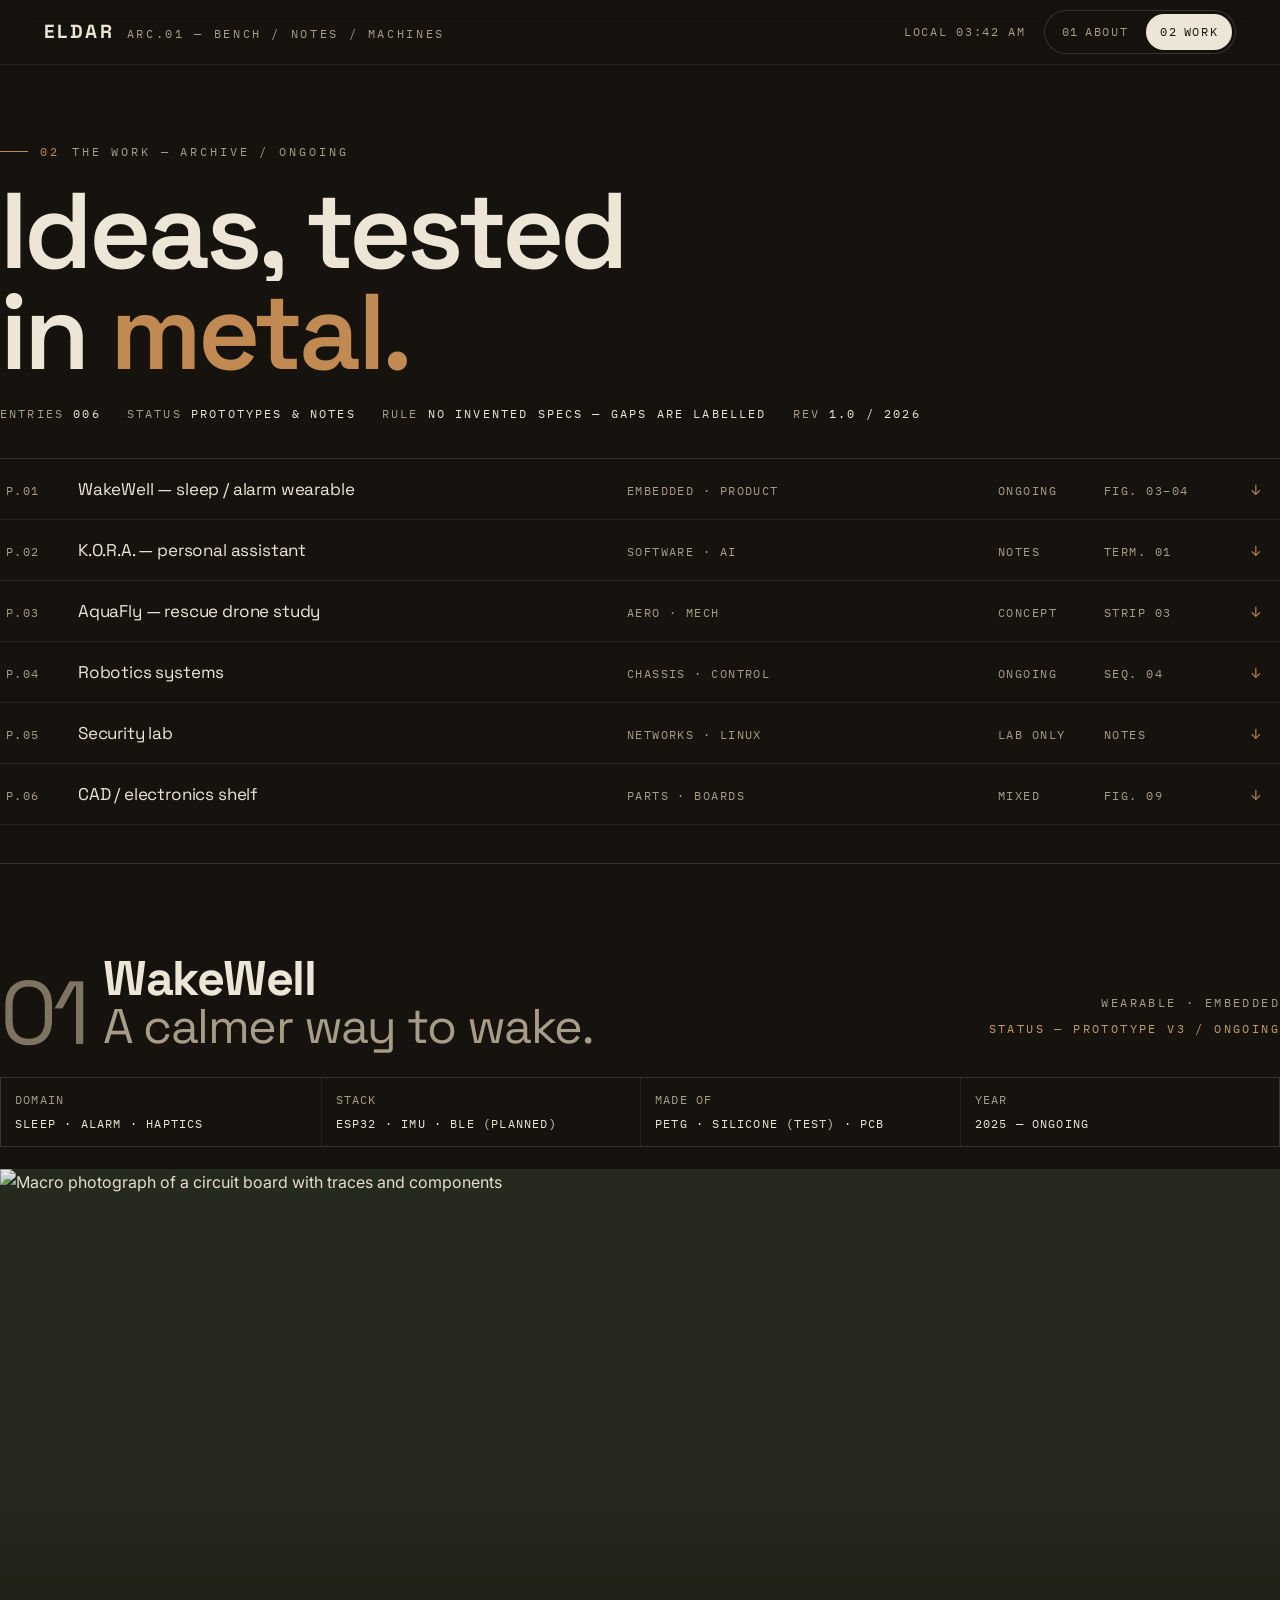
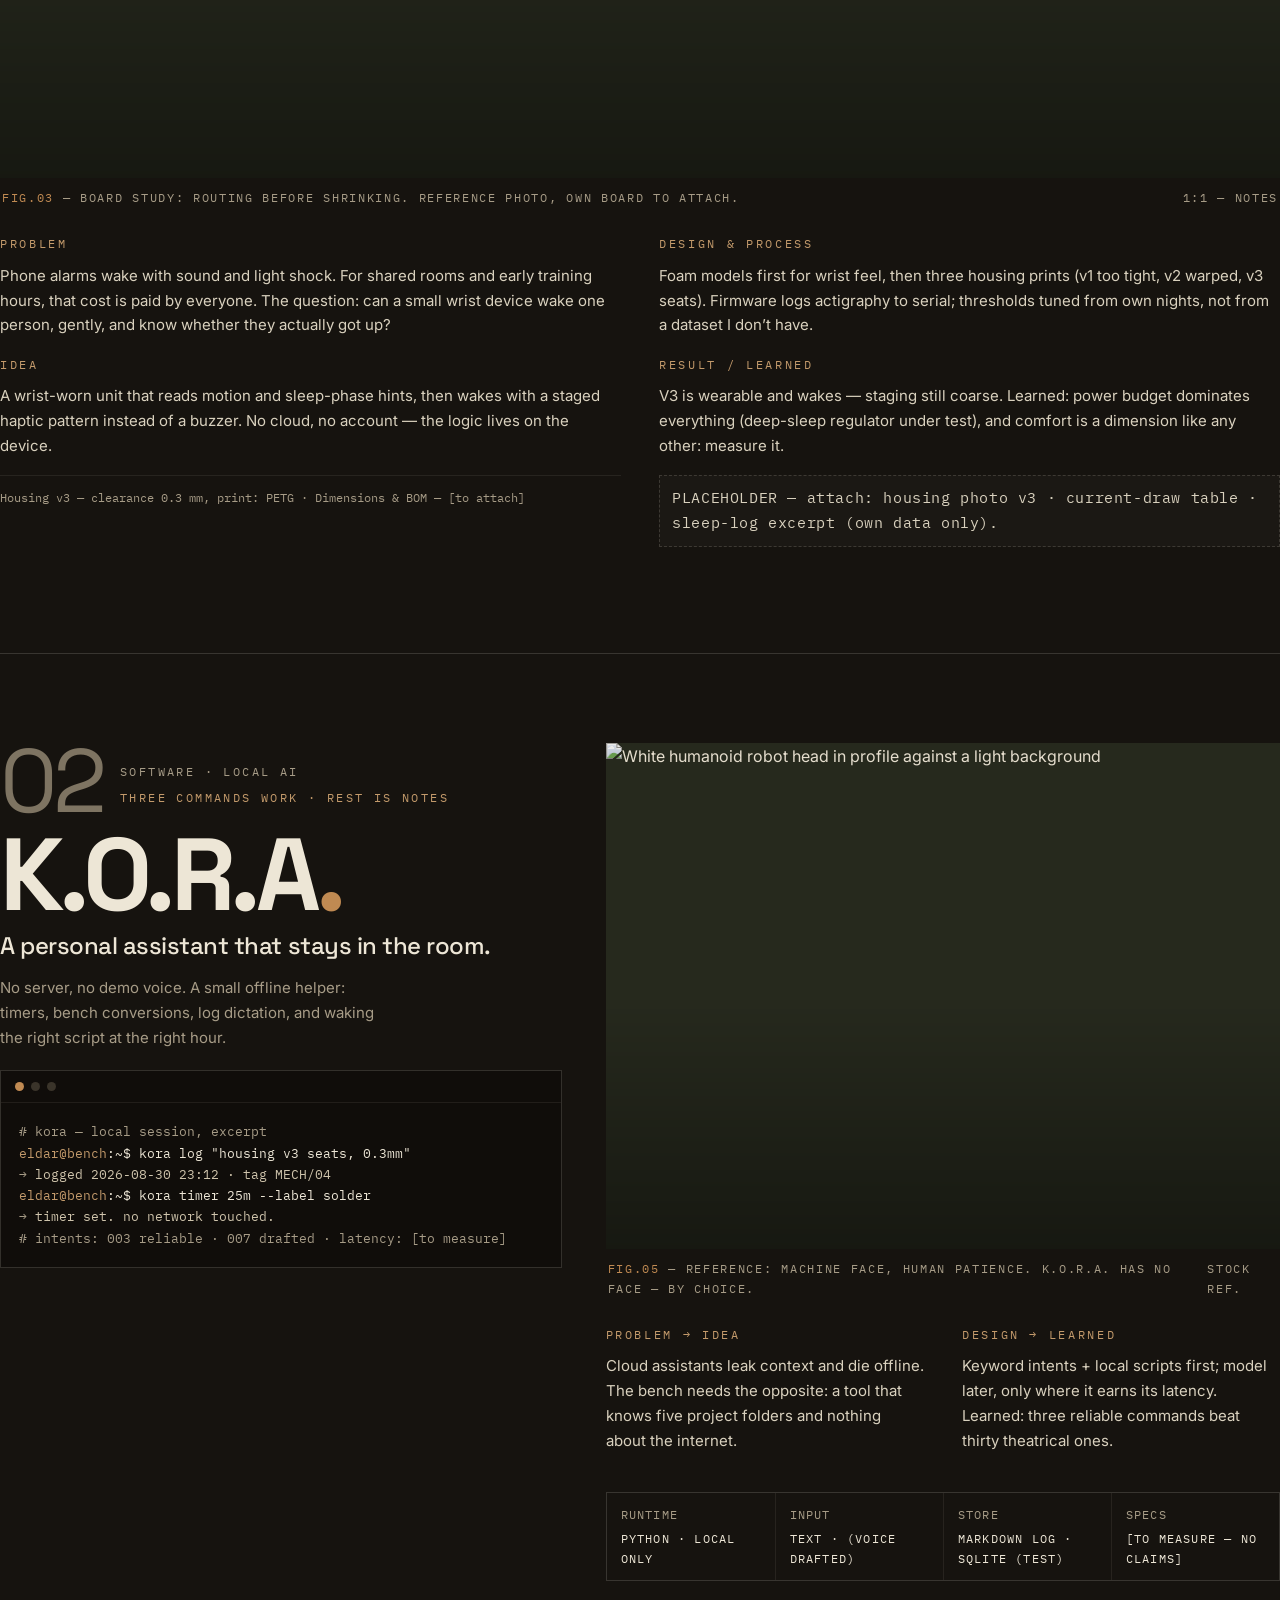
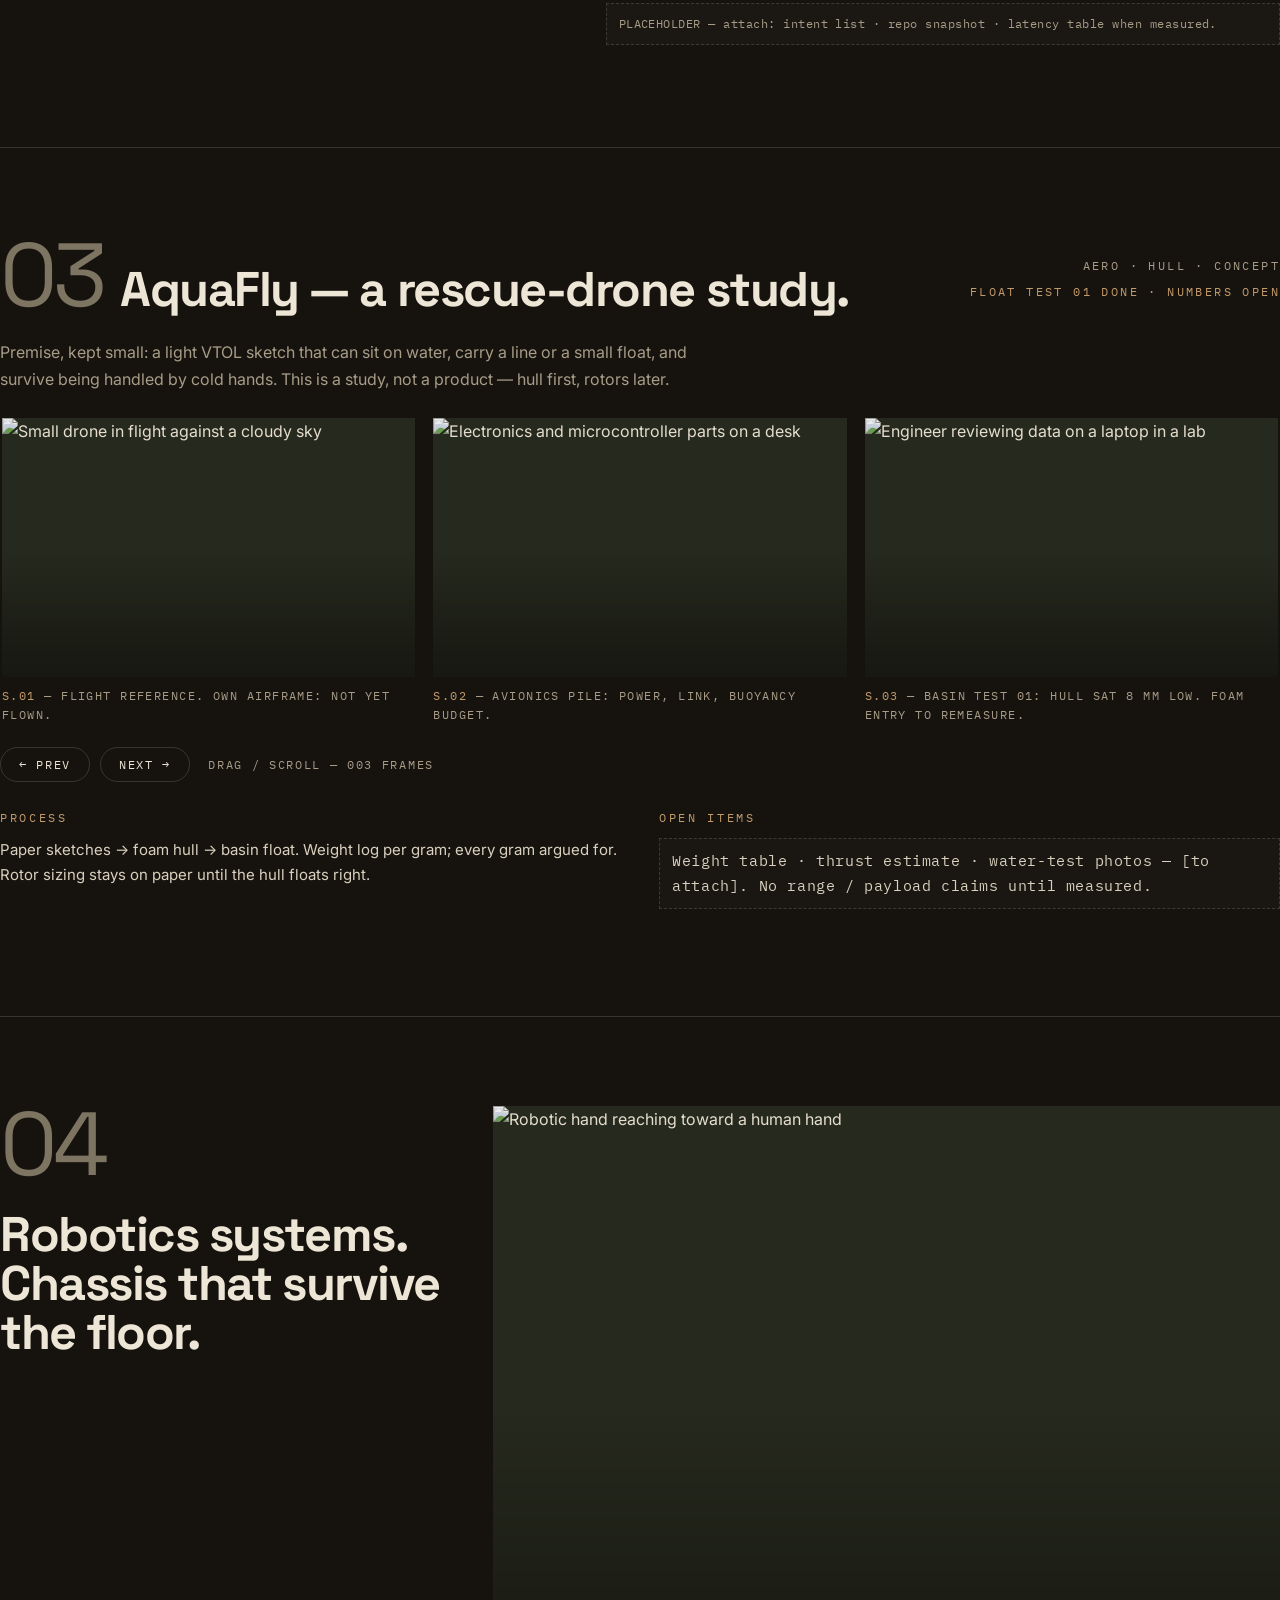
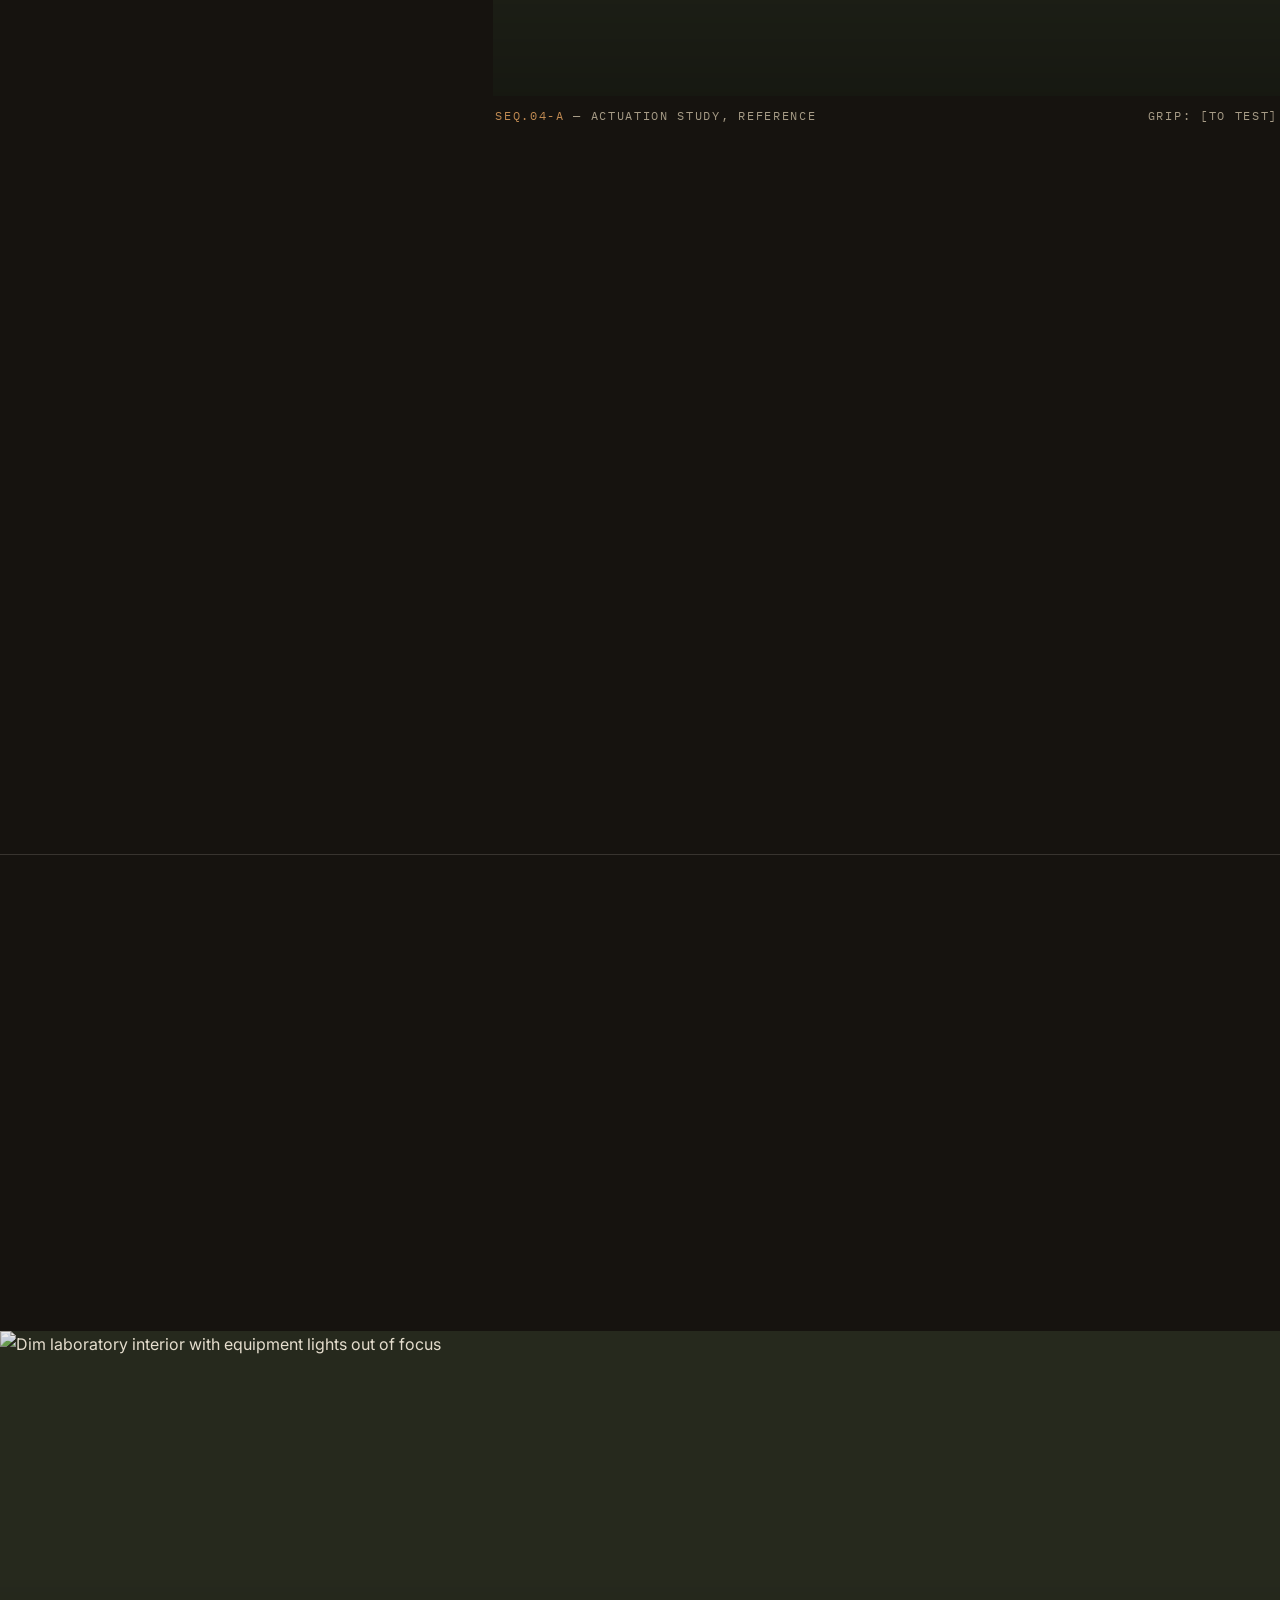
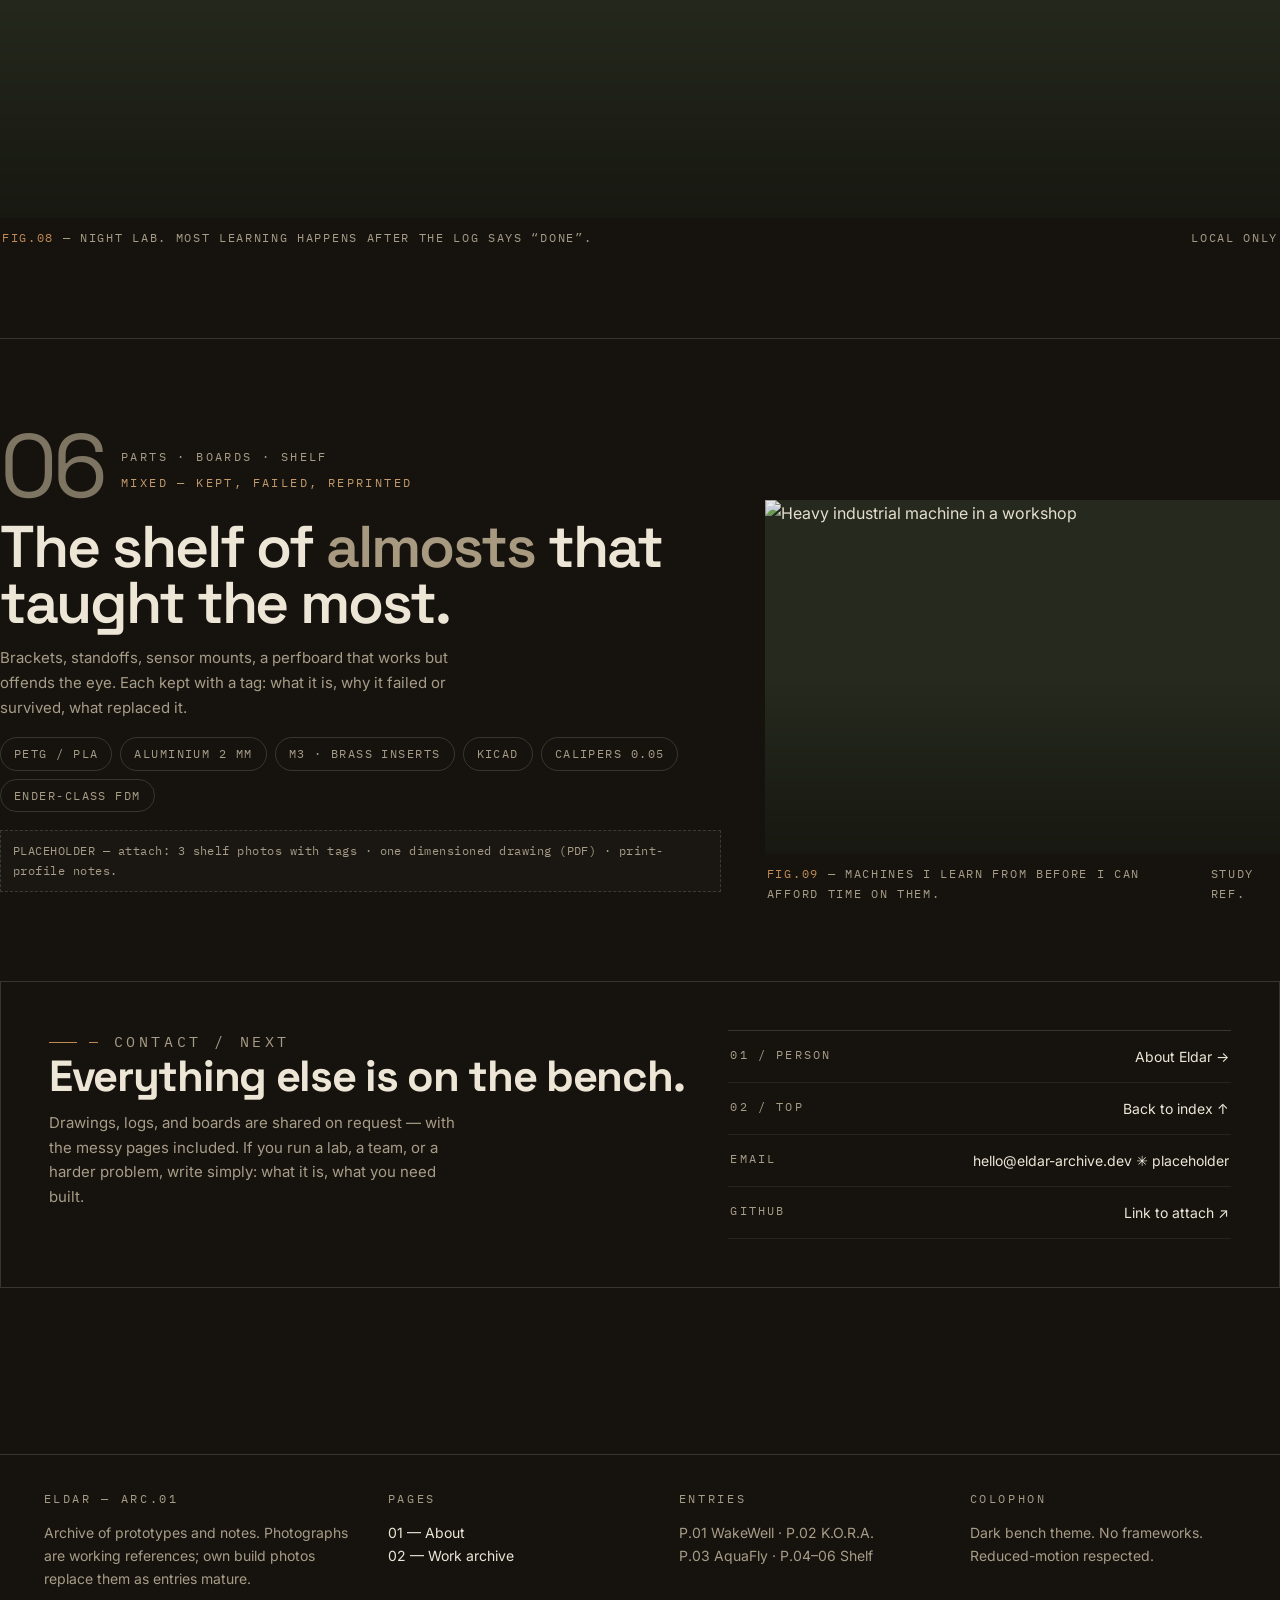
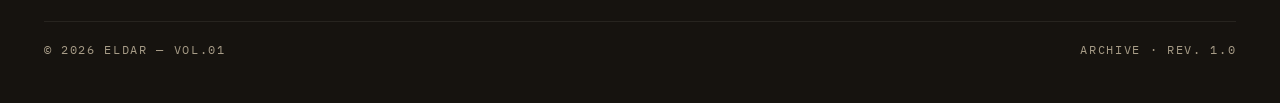
==== commit 0ae867d8: "A11y pass: contrast AA, heading order, semantic lists, 12px floor" ====
--- a/work.html
+++ b/work.html
@@ -27,9 +27,9 @@
 
   <header class="site-head">
     <div class="head-in">
-      <a class="brand" href="index.html" data-transition data-label="01 — ABOUT" aria-label="Eldar — about">
-        <span class="brand-mark">ELDAR<sup>ARC.01</sup></span>
-        <span class="brand-sub">Bench / Notes / Machines</span>
+      <a class="brand" href="./" data-transition data-label="01 — ABOUT" aria-label="Eldar — home">
+        <span class="brand-mark">ELDAR</span>
+        <span class="brand-sub">Arc.01 — Bench / Notes / Machines</span>
       </a>
       <div class="head-meta">
         <span class="head-clock" data-clock>LOCAL --:--</span>
@@ -108,8 +108,8 @@
             <span class="case-no">02</span>
             <p class="kind" style="text-align:left">Software · Local AI<b>Three commands work · rest is notes</b></p>
           </div>
-          <p class="giant reveal">K.O.R.A<span>.</span></p>
-          <h2 id="kora-t" class="reveal" style="font-family:var(--font-display);font-size:1.5rem;letter-spacing:-.02em;margin:0 0 12px">A personal assistant that stays in the room.</h2>
+          <h2 class="giant reveal" id="kora-t">K.O.R.A<span>.</span></h2>
+          <p class="case-sub reveal">A personal assistant that stays in the room.</p>
           <p class="reveal muted" style="font-size:15px;max-width:44ch">No server, no demo voice. A small offline helper: timers, bench conversions, log dictation, and waking the right script at the right hour.</p>
           <div class="term reveal">
             <div class="term-bar" aria-hidden="true"><i></i><i></i><i></i></div>
@@ -169,7 +169,7 @@
       <div class="hscroll-ctrl reveal">
         <button type="button" data-hprev>← Prev</button>
         <button type="button" data-hnext>Next →</button>
-        <span class="mono muted" style="font-size:11px;letter-spacing:.14em;align-self:center;margin-left:8px">DRAG / SCROLL — 003 FRAMES</span>
+        <span class="mono muted" style="font-size:12px;letter-spacing:.14em;align-self:center;margin-left:8px">DRAG / SCROLL — 003 FRAMES</span>
       </div>
       <div class="case-grid">
         <div class="reveal"><h3>Process</h3><p>Paper sketches → foam hull → basin float. Weight log per gram; every gram argued for. Rotor sizing stays on paper until the hull floats right.</p></div>
@@ -190,7 +190,7 @@
             <div>Drive<b>DC · Encoders (test)</b></div>
             <div>Brain<b>ESP32 · ROS notes</b></div>
           </div>
-          <div class="reveal"><h3 class="mono" style="font-size:11px;letter-spacing:.22em;color:#C39A6B;font-weight:400">LEARNED</h3>
+          <div class="reveal"><h3 class="mono" style="font-size:12px;letter-spacing:.22em;color:#C39A6B;font-weight:400">LEARNED</h3>
           <p style="color:#D9D1BE;font-size:15px">Odometry lies politely; the tape measure doesn&rsquo;t. Calibrate on the actual floor, with the actual battery weight, or don&rsquo;t claim numbers at all.</p></div>
         </div>
         <div class="stack-imgs">
@@ -250,7 +250,7 @@
             <span class="case-no">06</span>
             <p class="kind" style="text-align:left">Parts · Boards · Shelf<b>Mixed — kept, failed, reprinted</b></p>
           </div>
-          <p class="oversize reveal">The shelf of <span>almosts</span> that taught the most.</p>
+          <h2 class="oversize reveal" id="cad-t">The shelf of <span>almosts</span> that taught the most.</h2>
           <p class="reveal muted" style="font-size:15px;max-width:56ch">Brackets, standoffs, sensor mounts, a perfboard that works but offends the eye. Each kept with a tag: what it is, why it failed or survived, what replaced it.</p>
           <div class="mat-chips reveal" aria-label="Materials and tools">
             <span>PETG / PLA</span><span>Aluminium 2 mm</span><span>M3 · Brass inserts</span><span>KiCad</span><span>Calipers 0.05</span><span>Ender-class FDM</span>
@@ -282,10 +282,10 @@
   <footer class="site-foot">
     <div class="wrap">
       <div class="foot-grid">
-        <div><h4>Eldar — Arc.01</h4><p class="muted" style="margin:0;max-width:34ch">Archive of prototypes and notes. Photographs are working references; own build photos replace them as entries mature.</p></div>
-        <div><h4>Pages</h4><p style="margin:0"><a href="index.html" data-transition data-label="01 — ABOUT">01 — About</a><br><a href="work.html" aria-current="page">02 — Work archive</a></p></div>
-        <div><h4>Entries</h4><p class="muted" style="margin:0">P.01 WakeWell · P.02 K.O.R.A.<br>P.03 AquaFly · P.04–06 Shelf</p></div>
-        <div><h4>Colophon</h4><p class="muted" style="margin:0">Dark bench theme. No frameworks.<br>Reduced-motion respected.</p></div>
+        <div><h2 class="foot-h">Eldar — Arc.01</h2><p class="muted" style="margin:0;max-width:34ch">Archive of prototypes and notes. Photographs are working references; own build photos replace them as entries mature.</p></div>
+        <div><h2 class="foot-h">Pages</h2><p style="margin:0"><a href="index.html" data-transition data-label="01 — ABOUT">01 — About</a><br><a href="work.html" aria-current="page">02 — Work archive</a></p></div>
+        <div><h2 class="foot-h">Entries</h2><p class="muted" style="margin:0">P.01 WakeWell · P.02 K.O.R.A.<br>P.03 AquaFly · P.04–06 Shelf</p></div>
+        <div><h2 class="foot-h">Colophon</h2><p class="muted" style="margin:0">Dark bench theme. No frameworks.<br>Reduced-motion respected.</p></div>
       </div>
       <div class="foot-bottom"><span>© <span data-year>2026</span> Eldar — Vol.01</span><span>Archive · Rev. 1.0</span></div>
     </div>
--- a/assets/css/style.css
+++ b/assets/css/style.css
@@ -18,8 +18,8 @@
   --line-soft:rgba(23,19,16,.09);
   --olive:#3B3F2E;
   --olive-deep:#26291D;
-  --copper:#9C6633;
-  --copper-deep:#7A4E24;
+  --copper:#7A4E24;
+  --copper-deep:#633F1D;
   --burgundy:#5C2E26;
   --bg:var(--paper);
   --fg:var(--ink);
@@ -39,6 +39,7 @@
   --bg:#16130F;
   --fg:#EDE6D6;
   --muted:#A79C87;
+  --copper:#C08A52;
   --panel:#1F1B15;
   --line:rgba(237,230,214,.16);
   --line-soft:rgba(237,230,214,.08);
@@ -107,17 +108,16 @@
 .brand-mark{
   font-family:var(--font-display);font-weight:700;letter-spacing:.14em;font-size:19px;
 }
-.brand-mark sup{font-family:var(--font-mono);font-weight:400;font-size:9px;letter-spacing:.18em;color:var(--copper);margin-left:6px}
-.brand-sub{font-family:var(--font-mono);font-size:10px;letter-spacing:.22em;color:var(--muted);text-transform:uppercase}
+.brand-sub{font-family:var(--font-mono);font-size:12px;letter-spacing:.22em;color:var(--muted);text-transform:uppercase}
 .head-meta{margin-left:auto;display:flex;align-items:center;gap:18px}
-.head-clock{font-family:var(--font-mono);font-size:11px;letter-spacing:.14em;color:var(--muted)}
+.head-clock{font-family:var(--font-mono);font-size:12px;letter-spacing:.14em;color:var(--muted)}
 .nav{display:flex;gap:4px;border:1px solid var(--line);border-radius:999px;padding:3px;background:color-mix(in srgb, var(--bg) 60%, transparent)}
 .nav a{
-  font-family:var(--font-mono);font-size:11px;letter-spacing:.14em;text-transform:uppercase;
+  font-family:var(--font-mono);font-size:12px;letter-spacing:.14em;text-transform:uppercase;
   text-decoration:none;padding:8px 14px;border-radius:999px;color:var(--muted);
   transition:background .25s,color .25s;
 }
-.nav a b{font-weight:400;opacity:.6;margin-right:6px}
+.nav a b{font-weight:400;margin-right:6px}
 .nav a[aria-current="page"]{background:var(--fg);color:var(--bg)}
 .nav a:hover:not([aria-current="page"]){color:var(--fg)}
 
@@ -125,7 +125,7 @@
 .wrap{max-width:var(--wrap);margin:0 auto;padding:0 var(--gutter)}
 section{position:relative}
 .kicker{
-  font-family:var(--font-mono);font-size:11px;letter-spacing:.24em;text-transform:uppercase;
+  font-family:var(--font-mono);font-size:12px;letter-spacing:.24em;text-transform:uppercase;
   color:var(--muted);display:flex;align-items:center;gap:12px;margin:0 0 18px;
 }
 .kicker::before{content:"";width:28px;height:1px;background:var(--copper);flex:none}
@@ -177,7 +177,7 @@
 .frame .ticks i:nth-child(4){bottom:-1px;right:-1px;border-bottom-width:2px;border-right-width:2px}
 .caption{
   display:flex;justify-content:space-between;gap:12px;
-  font-family:var(--font-mono);font-size:10.5px;letter-spacing:.14em;text-transform:uppercase;
+  font-family:var(--font-mono);font-size:12px;letter-spacing:.14em;text-transform:uppercase;
   color:var(--muted);padding:10px 2px 0;
 }
 .caption b{font-weight:400;color:var(--copper)}
@@ -189,12 +189,12 @@
   align-items:start;
 }
 .hero-copy{grid-column:1 / span 7;padding-top:clamp(6px,2vw,28px)}
-.hero-copy .vol{font-family:var(--font-mono);font-size:11px;letter-spacing:.24em;color:var(--muted);text-transform:uppercase;margin-bottom:22px}
+.hero-copy .vol{font-family:var(--font-mono);font-size:12px;letter-spacing:.24em;color:var(--muted);text-transform:uppercase;margin-bottom:22px}
 .hero-copy .vol b{color:var(--fg);font-weight:500}
 .hero-fig{grid-column:8 / span 5}
 .hero-fig .img-reveal{aspect-ratio:4/5}
 .hero-meta{display:grid;grid-template-columns:1fr 1fr;gap:0;border:1px solid var(--line);border-top:0}
-.hero-meta div{padding:12px 14px;font-family:var(--font-mono);font-size:10.5px;letter-spacing:.12em;text-transform:uppercase;color:var(--muted)}
+.hero-meta div{padding:12px 14px;font-family:var(--font-mono);font-size:12px;letter-spacing:.12em;text-transform:uppercase;color:var(--muted)}
 .hero-meta div + div{border-left:1px solid var(--line)}
 .hero-meta div b{display:block;color:var(--fg);font-weight:500;margin-top:3px;letter-spacing:.06em}
 .hero-note{margin-top:26px;display:flex;gap:16px;align-items:flex-start;max-width:62ch}
@@ -206,14 +206,14 @@
 }
 .spec-strip div{padding:16px 18px 15px;border-left:1px solid var(--line-soft)}
 .spec-strip div:first-child{border-left:0}
-.spec-strip small{display:block;font-family:var(--font-mono);font-size:10px;letter-spacing:.22em;color:var(--muted);text-transform:uppercase;margin-bottom:6px}
+.spec-strip small{display:block;font-family:var(--font-mono);font-size:12px;letter-spacing:.22em;color:var(--muted);text-transform:uppercase;margin-bottom:6px}
 .spec-strip strong{font-family:var(--font-display);font-weight:500;font-size:15px;letter-spacing:-.01em}
 
 .block{padding:clamp(64px,8vw,128px) 0}
 .block-head{display:grid;grid-template-columns:repeat(12,1fr);gap:20px;margin-bottom:clamp(28px,4vw,52px);align-items:end}
 .block-head .left{grid-column:1 / span 7}
 .block-head .right{grid-column:9 / span 4;font-size:15px;color:var(--muted);max-width:38ch}
-.block-num{font-family:var(--font-mono);font-size:11px;letter-spacing:.24em;color:var(--copper);text-transform:uppercase;margin-bottom:14px}
+.block-num{font-family:var(--font-mono);font-size:12px;letter-spacing:.24em;color:var(--copper);text-transform:uppercase;margin-bottom:14px}
 .h2{font-family:var(--font-display);font-weight:600;font-size:clamp(2rem,4.2vw,3.7rem);line-height:.98;letter-spacing:-.03em;margin:0;text-wrap:balance}
 
 .profile-grid{display:grid;grid-template-columns:repeat(12,1fr);gap:clamp(18px,2.6vw,36px)}
@@ -226,14 +226,17 @@
 .profile-side{grid-column:8 / span 5}
 .fact-table{border-top:1px solid var(--line)}
 .fact-table dl{display:grid;grid-template-columns:150px 1fr;gap:12px;padding:13px 0;border-bottom:1px solid var(--line-soft);margin:0}
-.fact-table dt{font-family:var(--font-mono);font-size:10.5px;letter-spacing:.18em;text-transform:uppercase;color:var(--muted);padding-top:3px}
+.fact-table dt{font-family:var(--font-mono);font-size:12px;letter-spacing:.18em;text-transform:uppercase;color:var(--muted);padding-top:3px}
 .fact-table dd{margin:0;font-size:14.5px}
 .pull{margin:34px 0 0;padding:26px 0 0;border-top:2px solid var(--fg)}
+.pull blockquote{margin:0}
 .pull p{font-family:var(--font-display);font-size:clamp(1.3rem,2.2vw,1.7rem);line-height:1.25;letter-spacing:-.02em;margin:0}
-.pull cite{display:block;font-style:normal;font-family:var(--font-mono);font-size:11px;letter-spacing:.18em;text-transform:uppercase;color:var(--muted);margin-top:12px}
+.pull figcaption{display:block;font-style:normal;font-family:var(--font-mono);font-size:12px;letter-spacing:.18em;text-transform:uppercase;color:var(--muted);margin-top:12px}
+.pull cite{font-style:normal}
 
 /* fields list */
-.fields{border-top:1px solid var(--line)}
+.fields{border-top:1px solid var(--line);list-style:none;margin:0;padding:0;display:grid}
+.fields > li{margin:0;min-width:0}
 .field{
   display:grid;grid-template-columns:64px 1.1fr 1.4fr auto;gap:20px;align-items:baseline;
   padding:24px 10px;border-bottom:1px solid var(--line);
@@ -243,10 +246,10 @@
 .field .idx{font-family:var(--font-mono);font-size:12px;color:var(--copper)}
 .field h3{font-family:var(--font-display);font-size:clamp(1.25rem,2vw,1.7rem);letter-spacing:-.02em;margin:0;font-weight:600;line-height:1.1}
 .field p{margin:0;font-size:14.5px;color:var(--muted);max-width:52ch}
-.field .tools{font-family:var(--font-mono);font-size:10.5px;letter-spacing:.12em;text-transform:uppercase;color:var(--muted);white-space:nowrap}
+.field .tools{font-family:var(--font-mono);font-size:12px;letter-spacing:.12em;text-transform:uppercase;color:var(--muted);white-space:nowrap}
 .field:hover,.field:focus-visible{background:var(--olive);color:#F1EBDD;padding-left:22px;padding-right:22px}
 .field:hover p,.field:hover .tools,.field:focus-visible p{color:#D8CFB9}
-.field:hover .idx{color:#C39A6B}
+.field:hover .idx{color:#D8B98A}
 .field .arrow{font-family:var(--font-mono);opacity:0;transform:translateX(-8px);transition:.3s}
 .field:hover .arrow{opacity:1;transform:none}
 
@@ -254,11 +257,11 @@
 .caps{display:grid;grid-template-columns:repeat(3,1fr);gap:0;border:1px solid var(--line)}
 .cap{padding:clamp(22px,2.6vw,34px);border-left:1px solid var(--line-soft)}
 .cap:first-child{border-left:0}
-.cap .cnum{font-family:var(--font-mono);font-size:11px;letter-spacing:.2em;color:var(--copper)}
+.cap .cnum{font-family:var(--font-mono);font-size:12px;letter-spacing:.2em;color:var(--copper)}
 .cap h3{font-family:var(--font-display);font-size:1.35rem;letter-spacing:-.02em;margin:12px 0 10px}
 .cap p{font-size:14.5px;color:var(--muted);margin:0 0 16px}
 .cap ul{list-style:none;margin:0;padding:14px 0 0;border-top:1px solid var(--line-soft);display:grid;gap:8px}
-.cap li{font-family:var(--font-mono);font-size:11.5px;letter-spacing:.06em;color:var(--fg);display:flex;gap:10px}
+.cap li{font-family:var(--font-mono);font-size:12px;letter-spacing:.06em;color:var(--fg);display:flex;gap:10px}
 .cap li::before{content:"—";color:var(--copper)}
 
 /* full-bleed interlude */
@@ -269,12 +272,12 @@
   display:grid;grid-template-columns:1fr auto;gap:18px;align-items:baseline;
 }
 .interlude blockquote p{font-family:var(--font-display);font-size:clamp(1.2rem,2.4vw,1.8rem);letter-spacing:-.02em;line-height:1.3;margin:0;max-width:34ch}
-.interlude blockquote footer{font-family:var(--font-mono);font-size:11px;letter-spacing:.16em;color:var(--muted);text-transform:uppercase}
+.interlude blockquote footer{font-family:var(--font-mono);font-size:12px;letter-spacing:.16em;color:var(--muted);text-transform:uppercase}
 
 /* philosophy */
 .philo{display:grid;grid-template-columns:repeat(3,1fr);gap:clamp(18px,2.6vw,36px)}
 .principle{border-top:1px solid var(--line);padding-top:18px}
-.principle .big{font-family:var(--font-display);font-size:clamp(3rem,5vw,4.6rem);line-height:1;letter-spacing:-.04em;color:transparent;-webkit-text-stroke:1px var(--stone)}
+.principle .big{font-family:var(--font-display);font-size:clamp(3rem,5vw,4.6rem);line-height:1;letter-spacing:-.04em;color:var(--stone)}
 .principle h3{font-family:var(--font-display);font-size:1.25rem;margin:14px 0 8px;letter-spacing:-.015em}
 .principle p{font-size:14.5px;color:var(--muted);margin:0}
 
@@ -290,37 +293,38 @@
 .timeline .yr{font-family:var(--font-mono);font-size:12px;letter-spacing:.14em;color:var(--copper)}
 .timeline h3{margin:0;font-family:var(--font-display);font-size:1.15rem;letter-spacing:-.015em}
 .timeline p{margin:6px 0 0;font-size:14px;color:var(--muted);max-width:60ch}
-.timeline .tag{display:inline-block;font-family:var(--font-mono);font-size:10px;letter-spacing:.16em;text-transform:uppercase;border:1px solid var(--line);border-radius:999px;padding:3px 10px;margin-top:10px;color:var(--muted)}
+.timeline .tag{display:inline-block;font-family:var(--font-mono);font-size:12px;letter-spacing:.16em;text-transform:uppercase;border:1px solid var(--line);border-radius:999px;padding:3px 10px;margin-top:10px;color:var(--muted)}
 
 /* log */
 .log{border:1px solid var(--line);background:var(--panel)}
-.log-head{display:flex;justify-content:space-between;gap:14px;padding:14px 18px;border-bottom:1px solid var(--line);font-family:var(--font-mono);font-size:11px;letter-spacing:.18em;text-transform:uppercase;color:var(--muted)}
+.log-list{list-style:none;margin:0;padding:0}
+.log-head{display:flex;justify-content:space-between;gap:14px;padding:14px 18px;border-bottom:1px solid var(--line);font-family:var(--font-mono);font-size:12px;letter-spacing:.18em;text-transform:uppercase;color:var(--muted)}
 .log-head b{color:var(--copper);font-weight:400}
 .log-row{display:grid;grid-template-columns:130px 110px 1fr auto;gap:16px;padding:15px 18px;border-bottom:1px solid var(--line-soft);font-size:14px;align-items:baseline}
 .log-row:last-child{border-bottom:0}
-.log-row .d,.log-row .c{font-family:var(--font-mono);font-size:11.5px;letter-spacing:.08em;color:var(--muted)}
-.log-row .s{font-family:var(--font-mono);font-size:10px;letter-spacing:.14em;border:1px solid var(--line);padding:3px 9px;border-radius:999px;color:var(--muted);white-space:nowrap}
+.log-row .d,.log-row .c{font-family:var(--font-mono);font-size:12px;letter-spacing:.08em;color:var(--muted)}
+.log-row .s{font-family:var(--font-mono);font-size:12px;letter-spacing:.14em;border:1px solid var(--line);padding:3px 9px;border-radius:999px;color:var(--muted);white-space:nowrap}
 .log-row .s.ok{color:var(--olive);border-color:var(--olive)}
 .log-row .s.work{color:var(--copper-deep);border-color:var(--copper)}
 
 /* next / footer */
 .next{display:block;text-decoration:none;border-top:1px solid var(--line);padding:clamp(48px,6vw,90px) 0}
-.next small{font-family:var(--font-mono);font-size:11px;letter-spacing:.24em;text-transform:uppercase;color:var(--muted)}
+.next small{font-family:var(--font-mono);font-size:12px;letter-spacing:.24em;text-transform:uppercase;color:var(--muted)}
 .next .big{font-family:var(--font-display);font-weight:600;font-size:clamp(2.6rem,7vw,6rem);letter-spacing:-.04em;line-height:.95;margin:14px 0 0}
 .next .big span{color:var(--copper)}
 .next:hover .big{text-decoration:underline;text-decoration-thickness:2px;text-underline-offset:10px}
 .site-foot{border-top:1px solid var(--line);padding:34px 0 44px}
 .foot-grid{display:grid;grid-template-columns:1.2fr 1fr 1fr 1fr;gap:24px}
-.foot-grid h4{font-family:var(--font-mono);font-size:10.5px;letter-spacing:.22em;text-transform:uppercase;color:var(--muted);margin:0 0 12px;font-weight:400}
+.foot-grid .foot-h{font-family:var(--font-mono);font-size:12px;letter-spacing:.22em;text-transform:uppercase;color:var(--muted);margin:0 0 12px;font-weight:400}
 .foot-grid p,.foot-grid a{font-size:14px}
 .foot-grid a{text-decoration:none;border-bottom:1px solid transparent}
 .foot-grid a:hover{border-color:var(--copper)}
-.foot-bottom{display:flex;justify-content:space-between;gap:14px;margin-top:30px;padding-top:18px;border-top:1px solid var(--line-soft);font-family:var(--font-mono);font-size:10.5px;letter-spacing:.14em;text-transform:uppercase;color:var(--muted)}
+.foot-bottom{display:flex;justify-content:space-between;gap:14px;margin-top:30px;padding-top:18px;border-top:1px solid var(--line-soft);font-family:var(--font-mono);font-size:12px;letter-spacing:.14em;text-transform:uppercase;color:var(--muted)}
 
 /* ============ PAGE 02 : WORK (dark archive) ============ */
 .hero-work{padding:clamp(40px,6vw,88px) 0 clamp(24px,3vw,40px)}
 .hero-work .h-display{font-size:clamp(3rem,8.4vw,8rem)}
-.archive-meta{display:flex;flex-wrap:wrap;gap:10px 26px;margin:22px 0 0;font-family:var(--font-mono);font-size:11px;letter-spacing:.18em;text-transform:uppercase;color:var(--muted)}
+.archive-meta{display:flex;flex-wrap:wrap;gap:10px 26px;margin:22px 0 0;font-family:var(--font-mono);font-size:12px;letter-spacing:.18em;text-transform:uppercase;color:var(--muted)}
 .archive-meta b{color:var(--fg);font-weight:400}
 .index-table{border-top:1px solid var(--line);margin-top:34px}
 .index-table a{
@@ -329,48 +333,49 @@
   transition:background .28s,padding .28s var(--ease);
 }
 .index-table a:hover{background:rgba(156,102,51,.12);padding-left:16px}
-.index-table .mono{font-size:11px;letter-spacing:.12em;color:var(--muted);text-transform:uppercase}
+.index-table .mono{font-size:12px;letter-spacing:.12em;color:var(--muted);text-transform:uppercase}
 .index-table .t{font-family:var(--font-display);font-size:17px;letter-spacing:-.01em}
 .index-table .go{color:var(--copper)}
 
 .case{padding:clamp(56px,7vw,110px) 0;border-top:1px solid var(--line)}
 .case-top{display:grid;grid-template-columns:auto 1fr auto;gap:18px;align-items:end;margin-bottom:26px}
-.case-no{font-family:var(--font-display);font-size:clamp(3.4rem,7vw,6.4rem);line-height:.85;letter-spacing:-.05em;color:transparent;-webkit-text-stroke:1px #6E6455}
+.case-no{font-family:var(--font-display);font-size:clamp(3.4rem,7vw,6.4rem);line-height:.85;letter-spacing:-.05em;color:#7E7462}
 .case-top h2{font-family:var(--font-display);font-size:clamp(1.9rem,3.8vw,3.2rem);letter-spacing:-.03em;line-height:1;margin:0}
-.case-top .kind{font-family:var(--font-mono);font-size:10.5px;letter-spacing:.2em;text-transform:uppercase;color:var(--muted);text-align:right}
+.case-top .kind{font-family:var(--font-mono);font-size:12px;letter-spacing:.2em;text-transform:uppercase;color:var(--muted);text-align:right}
 .case-top .kind b{display:block;color:#C39A6B;font-weight:400;margin-top:6px}
 .tech-strip{display:grid;grid-template-columns:repeat(4,1fr);border:1px solid var(--line);margin:0 0 22px}
-.tech-strip div{padding:12px 14px;border-left:1px solid var(--line-soft);font-family:var(--font-mono);font-size:10.5px;letter-spacing:.1em;text-transform:uppercase;color:var(--muted)}
+.tech-strip div{padding:12px 14px;border-left:1px solid var(--line-soft);font-family:var(--font-mono);font-size:12px;letter-spacing:.1em;text-transform:uppercase;color:var(--muted)}
 .tech-strip div:first-child{border-left:0}
 .tech-strip div b{display:block;color:var(--fg);font-weight:400;margin-top:4px}
 .case-full .img-reveal{aspect-ratio:21/10;min-height:300px}
 .case-grid{display:grid;grid-template-columns:1fr 1fr;gap:clamp(20px,3vw,44px);margin-top:26px}
-.case-grid h3{font-family:var(--font-mono);font-size:11px;letter-spacing:.22em;text-transform:uppercase;color:#C39A6B;margin:0 0 10px;font-weight:400}
+.case-grid h3{font-family:var(--font-mono);font-size:12px;letter-spacing:.22em;text-transform:uppercase;color:#C39A6B;margin:0 0 10px;font-weight:400}
 .case-grid p{margin:0 0 1.1em;font-size:15px;color:#D9D1BE}
-.case-grid .dim{font-family:var(--font-mono);font-size:11px;color:var(--muted);border-top:1px solid var(--line-soft);padding-top:12px;margin-top:16px}
-.ph{font-family:var(--font-mono);font-size:11.5px;letter-spacing:.04em;color:var(--muted);border:1px dashed var(--line);padding:10px 12px;background:rgba(255,255,255,.02)}
+.case-grid .dim{font-family:var(--font-mono);font-size:12px;color:var(--muted);border-top:1px solid var(--line-soft);padding-top:12px;margin-top:16px}
+.ph{font-family:var(--font-mono);font-size:12px;letter-spacing:.04em;color:var(--muted);border:1px dashed var(--line);padding:10px 12px;background:rgba(255,255,255,.02)}
 
 /* split case */
 .case-split{display:grid;grid-template-columns:5fr 6fr;gap:clamp(22px,3.4vw,48px);align-items:start}
 .case-split .sticky{position:sticky;top:96px}
 .giant{font-family:var(--font-display);font-weight:700;font-size:clamp(4rem,8vw,7.5rem);line-height:.85;letter-spacing:-.05em;margin:6px 0 14px}
 .giant span{color:var(--copper)}
+.case-sub{font-family:var(--font-display);font-weight:500;font-size:1.5rem;letter-spacing:-.02em;line-height:1.2;margin:0 0 12px}
 .term{border:1px solid var(--line);background:#100D0A;margin-top:20px}
 .term-bar{display:flex;gap:7px;padding:11px 14px;border-bottom:1px solid var(--line-soft)}
 .term-bar i{width:9px;height:9px;border-radius:50%;background:#3A342A}
 .term-bar i:first-child{background:var(--copper)}
 .term pre{margin:0;padding:18px;font-family:var(--font-mono);font-size:12.5px;line-height:1.7;color:#CFC4AC;overflow-x:auto}
-.term .c{color:#7A7261}.term .g{color:#C39A6B}.term .w{color:#EDE6D6}
+.term .c{color:#A79C87}.term .g{color:#C39A6B}.term .w{color:#EDE6D6}
 .case-split .img-reveal{aspect-ratio:4/3}
 
 /* hscroll case */
 .hscroll{display:grid;grid-auto-flow:column;grid-auto-columns:minmax(300px,44%);gap:18px;overflow-x:auto;padding:6px 2px 16px;scroll-snap-type:x mandatory;scrollbar-width:thin}
 .hscroll figure{margin:0;scroll-snap-align:start}
 .hscroll .img-reveal{aspect-ratio:16/10}
-.hscroll figcaption{font-family:var(--font-mono);font-size:10.5px;letter-spacing:.12em;text-transform:uppercase;color:var(--muted);padding-top:9px}
+.hscroll figcaption{font-family:var(--font-mono);font-size:12px;letter-spacing:.12em;text-transform:uppercase;color:var(--muted);padding-top:9px}
 .hscroll-ctrl{display:flex;gap:10px;margin-top:6px}
 .hscroll-ctrl button{
-  font-family:var(--font-mono);font-size:11px;letter-spacing:.14em;text-transform:uppercase;
+  font-family:var(--font-mono);font-size:12px;letter-spacing:.14em;text-transform:uppercase;
   background:transparent;color:var(--fg);border:1px solid var(--line);border-radius:999px;padding:9px 18px;cursor:pointer;
   transition:background .25s,color .25s;
 }
@@ -387,18 +392,18 @@
 .lab{border:1px solid var(--line);display:grid;grid-template-columns:1fr 1fr}
 .lab > div{padding:clamp(20px,2.6vw,32px)}
 .lab > div + div{border-left:1px solid var(--line)}
-.lab h3{font-family:var(--font-mono);font-size:11px;letter-spacing:.22em;text-transform:uppercase;color:#C39A6B;margin:0 0 14px;font-weight:400}
+.lab h3{font-family:var(--font-mono);font-size:12px;letter-spacing:.22em;text-transform:uppercase;color:#C39A6B;margin:0 0 14px;font-weight:400}
 .lab ol{margin:0;padding-left:18px;display:grid;gap:10px;font-size:14.5px;color:#D9D1BE}
-.safe{margin-top:18px;display:flex;gap:12px;align-items:center;font-family:var(--font-mono);font-size:11px;letter-spacing:.12em;text-transform:uppercase;color:var(--muted)}
+.safe{margin-top:18px;display:flex;gap:12px;align-items:center;font-family:var(--font-mono);font-size:12px;letter-spacing:.12em;text-transform:uppercase;color:var(--muted)}
 .safe i{width:8px;height:8px;background:var(--copper);flex:none}
 
 /* cad case */
 .case-cad{display:grid;grid-template-columns:7fr 5fr;gap:clamp(22px,3.4vw,48px);align-items:end}
 .case-cad .img-reveal{aspect-ratio:16/11}
 .oversize{font-family:var(--font-display);font-weight:600;font-size:clamp(2.2rem,4.6vw,4rem);line-height:.95;letter-spacing:-.035em;margin:0 0 16px}
-.oversize span{color:transparent;-webkit-text-stroke:1px #8B8172}
+.oversize span{color:#A89A80}
 .mat-chips{display:flex;flex-wrap:wrap;gap:8px;margin-top:16px}
-.mat-chips span{font-family:var(--font-mono);font-size:10.5px;letter-spacing:.12em;text-transform:uppercase;border:1px solid var(--line);border-radius:999px;padding:6px 13px;color:var(--muted)}
+.mat-chips span{font-family:var(--font-mono);font-size:12px;letter-spacing:.12em;text-transform:uppercase;border:1px solid var(--line);border-radius:999px;padding:6px 13px;color:var(--muted)}
 
 /* contact band */
 .contact-band{border:1px solid var(--line);padding:clamp(26px,4vw,48px);display:grid;grid-template-columns:1.3fr 1fr;gap:26px;margin:clamp(50px,6vw,90px) 0}
@@ -406,11 +411,14 @@
 .contact-band p{color:var(--muted);margin:0;max-width:46ch;font-size:15px}
 .contact-rows{display:grid;gap:0;border-top:1px solid var(--line)}
 .contact-rows a{display:flex;justify-content:space-between;gap:14px;padding:14px 2px;border-bottom:1px solid var(--line-soft);text-decoration:none;font-size:14px}
-.contact-rows a span:first-child{font-family:var(--font-mono);font-size:11px;letter-spacing:.18em;text-transform:uppercase;color:var(--muted)}
+.contact-rows a span:first-child{font-family:var(--font-mono);font-size:12px;letter-spacing:.18em;text-transform:uppercase;color:var(--muted)}
 .contact-rows a:hover span:last-child{color:var(--copper)}
 
 /* focus + buttons */
 a:focus-visible,button:focus-visible{outline:2px solid var(--copper);outline-offset:3px}
+
+/* anchored sections clear the sticky header */
+section[id]{scroll-margin-top:84px}
 
 /* ============ RESPONSIVE ============ */
 @media (max-width:1080px){
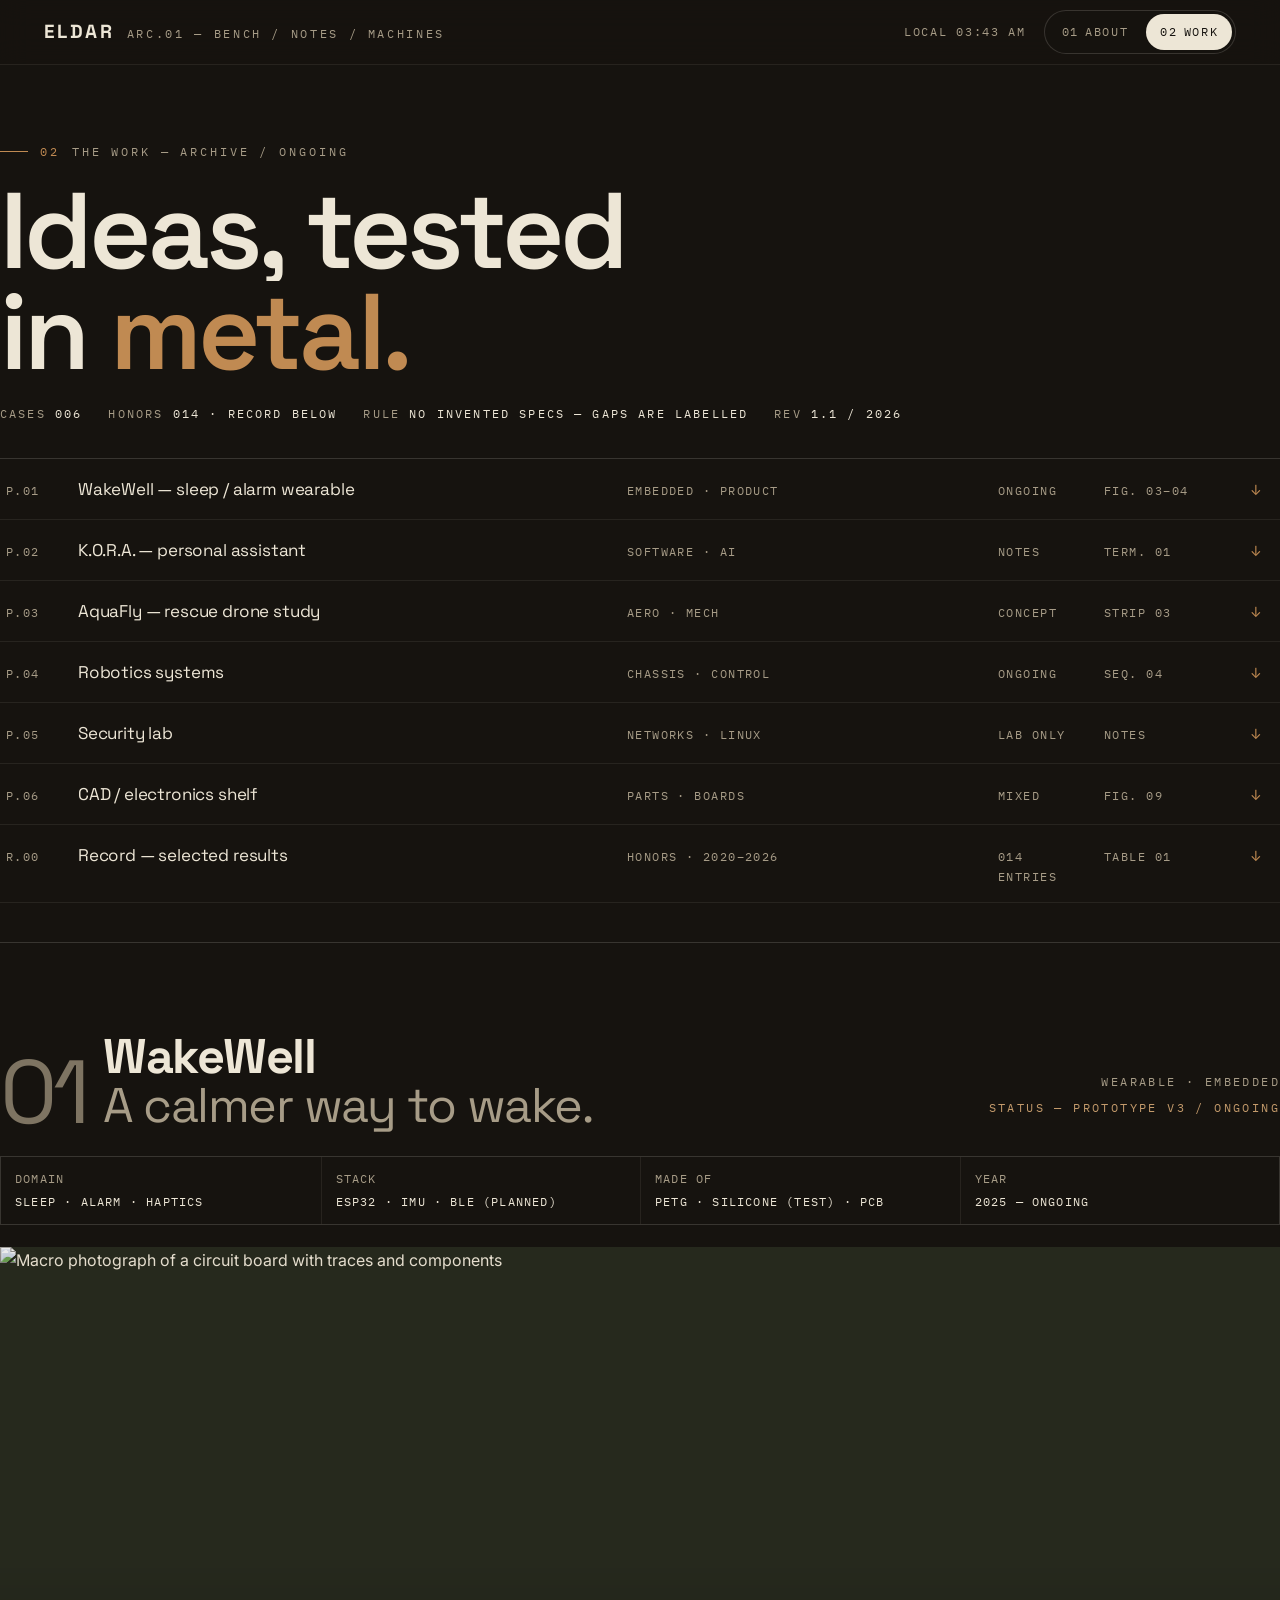
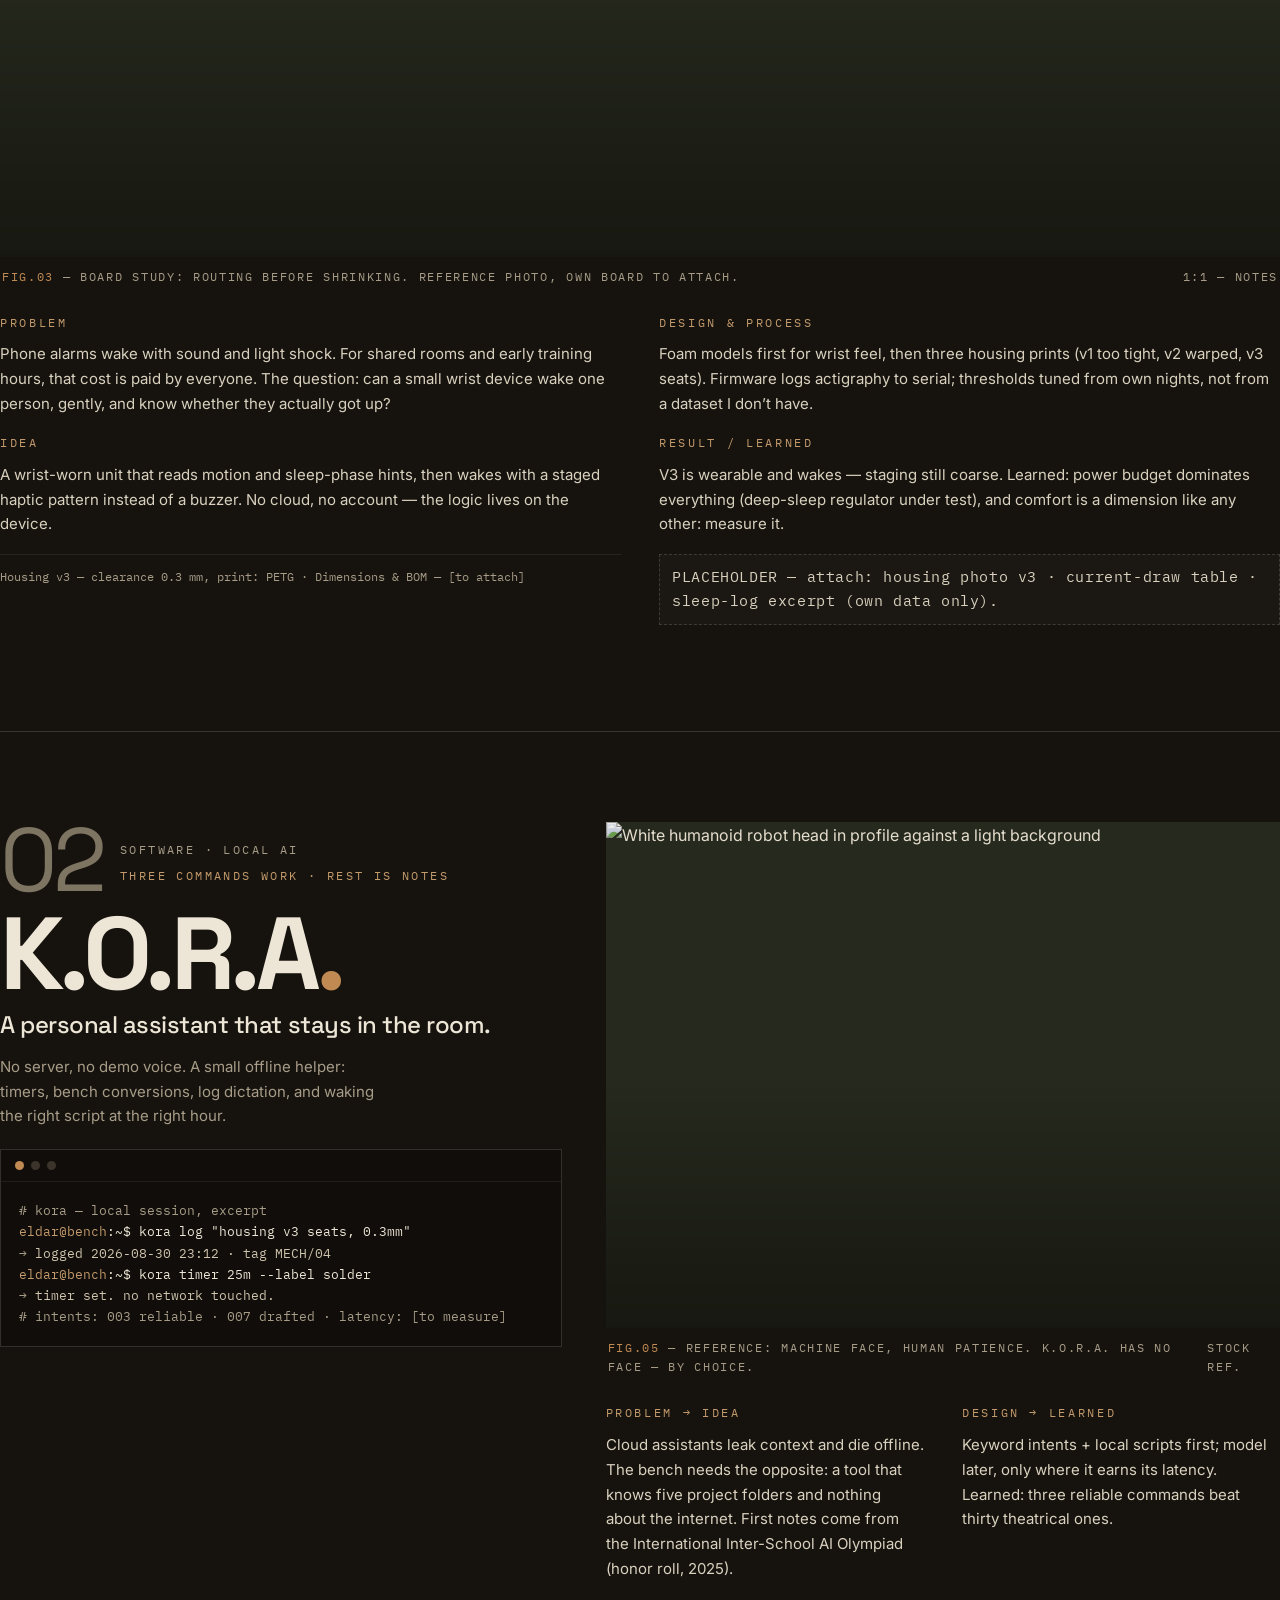
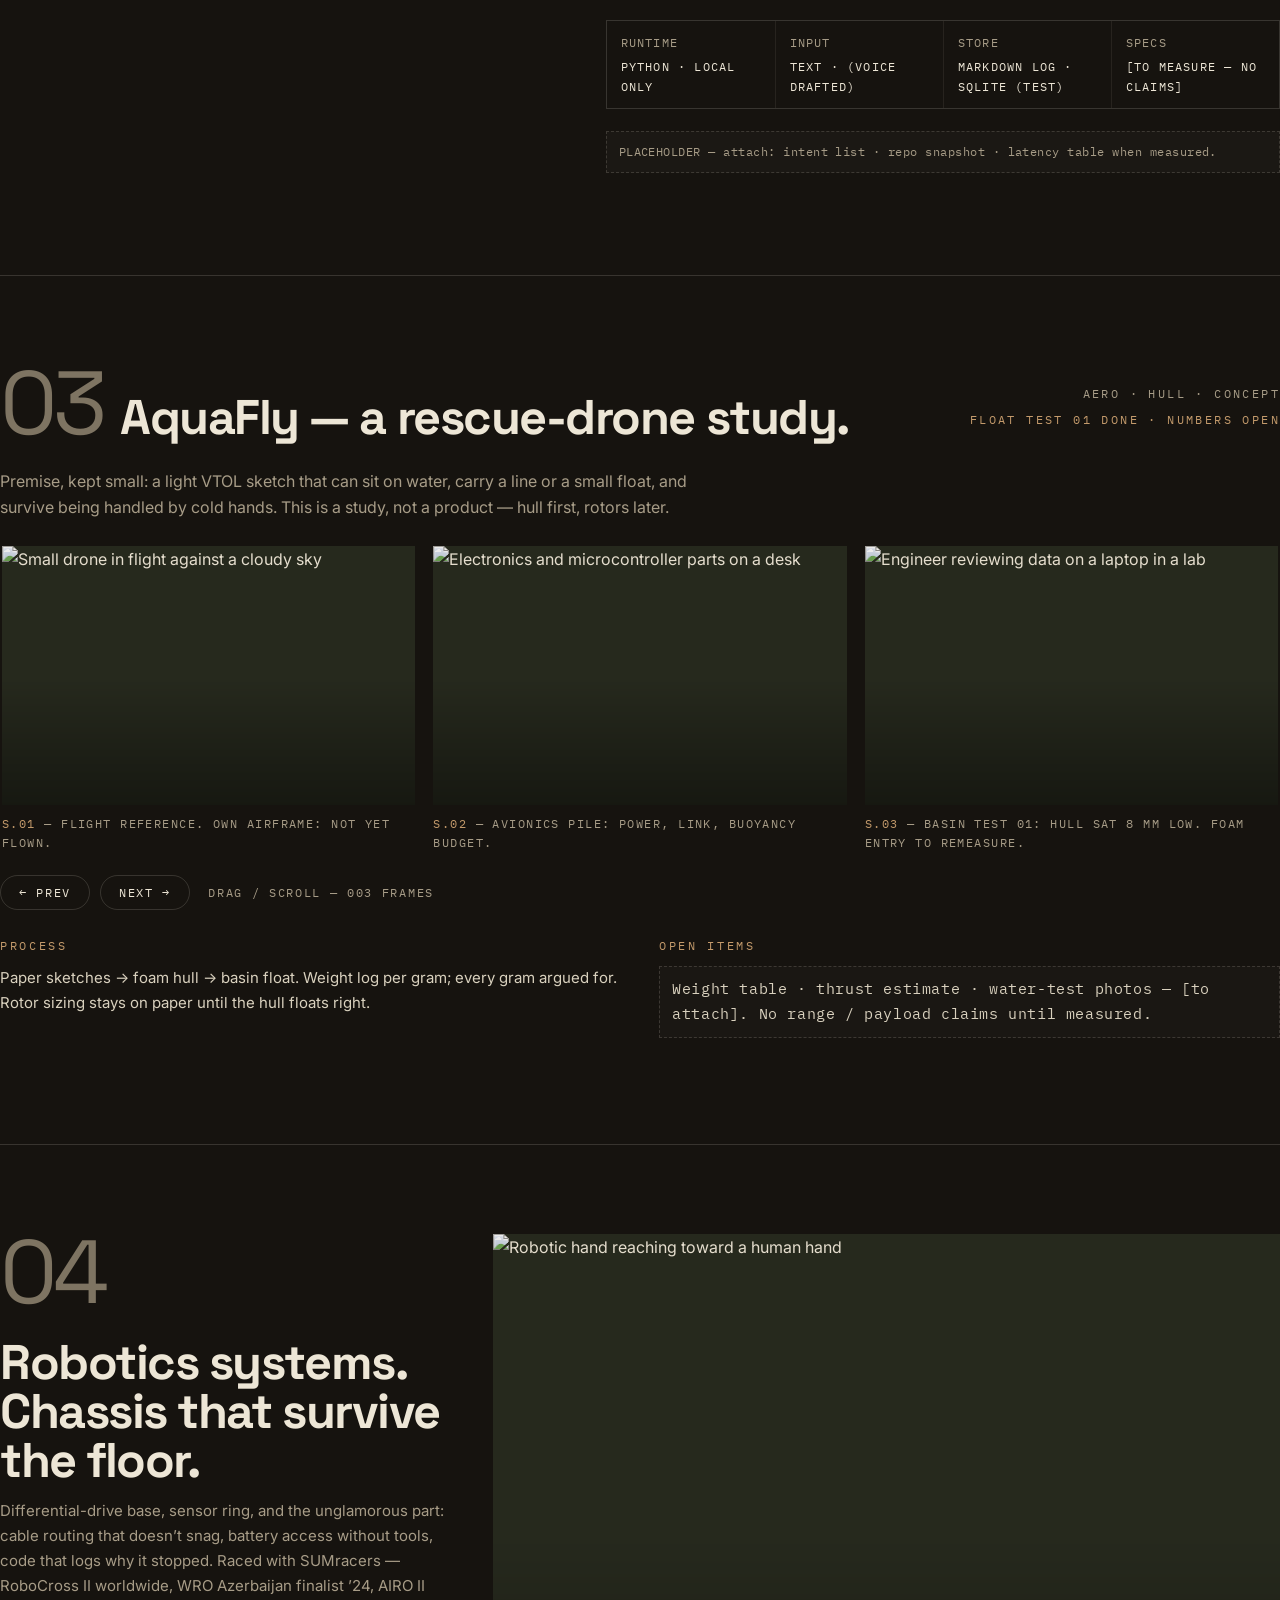
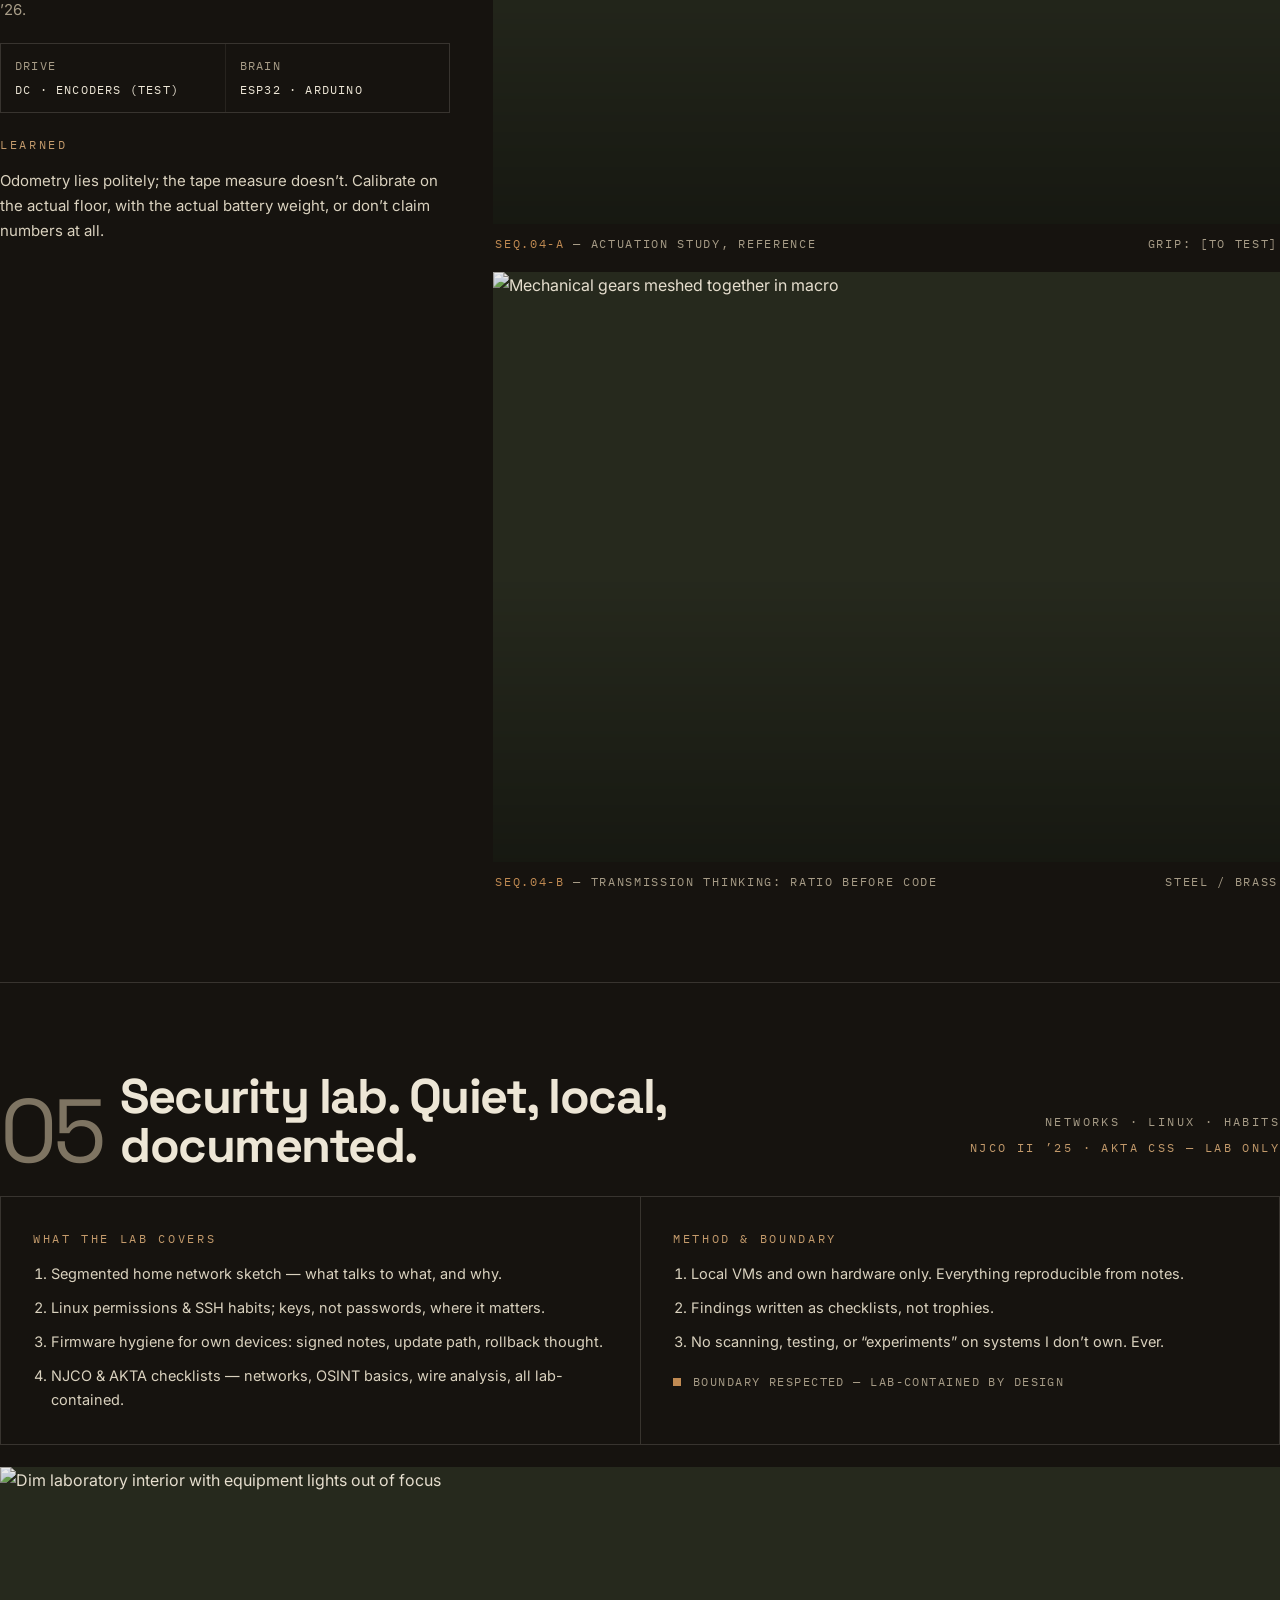
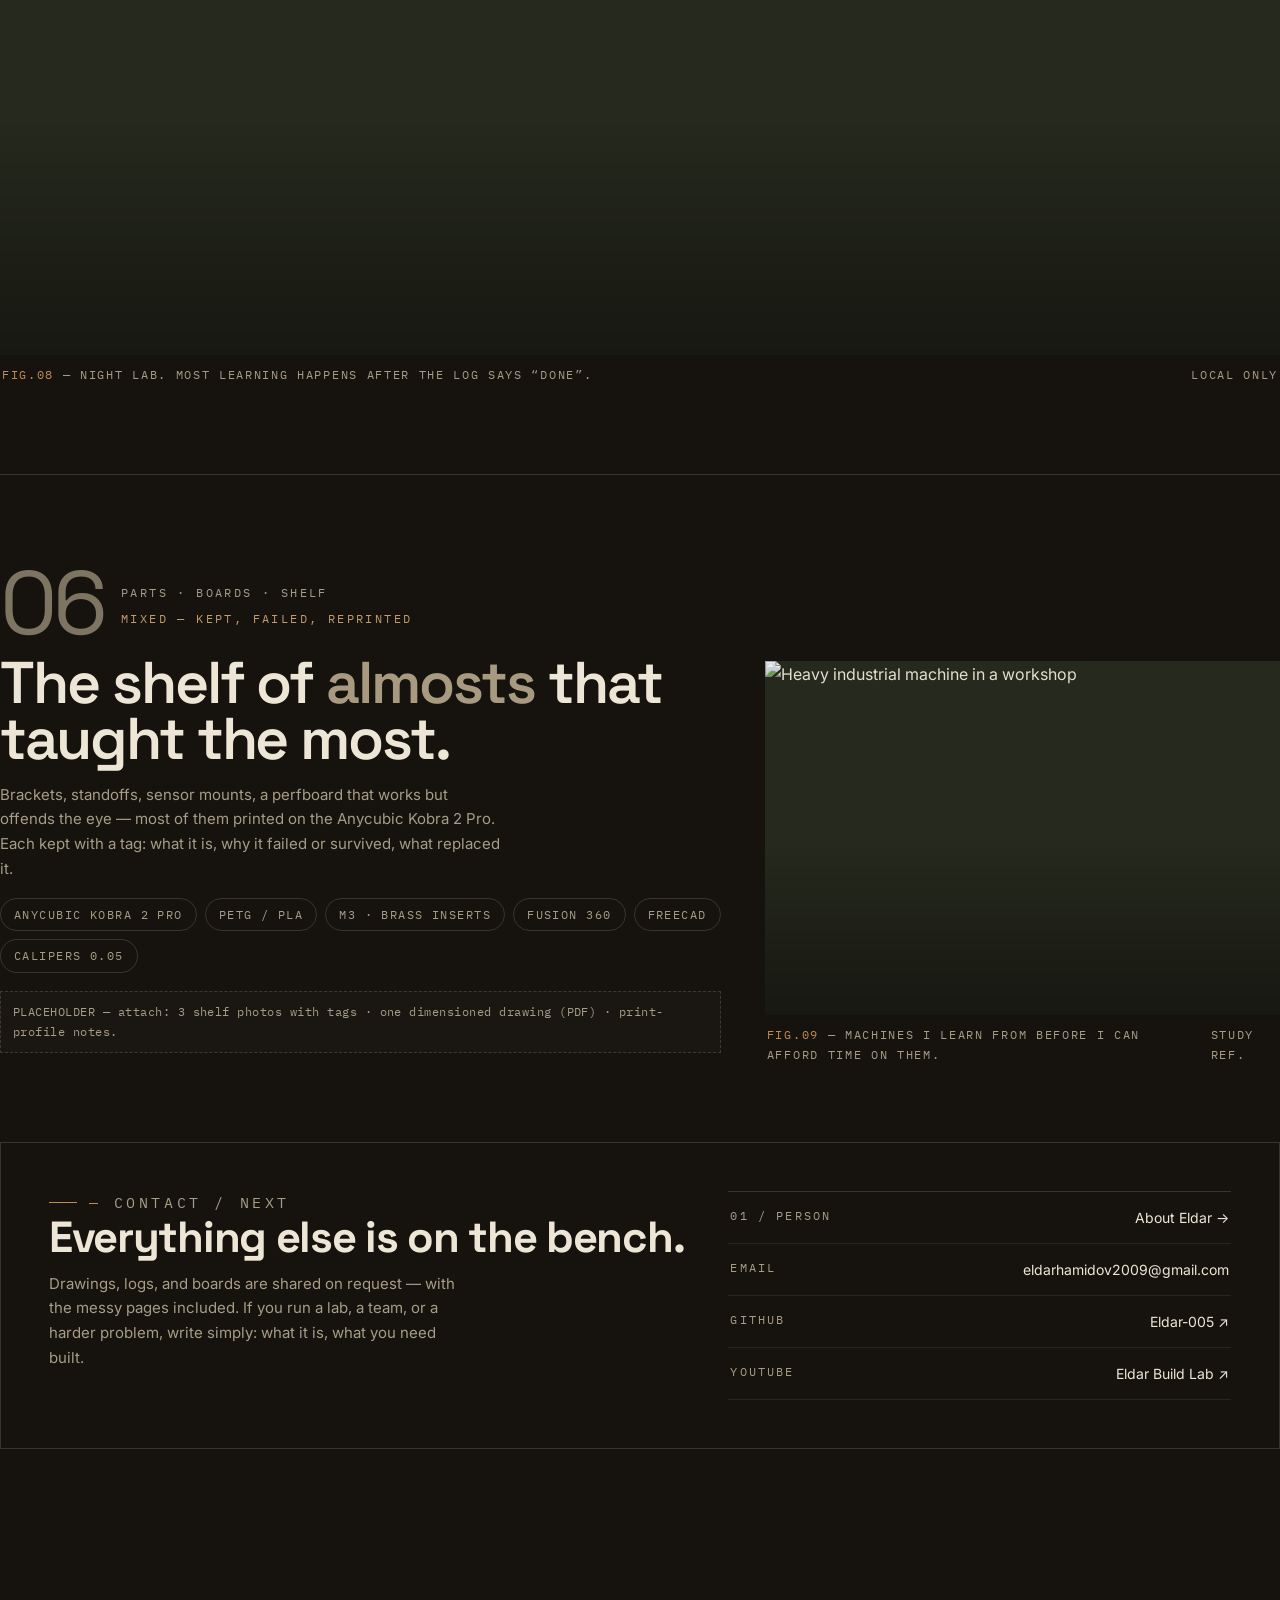
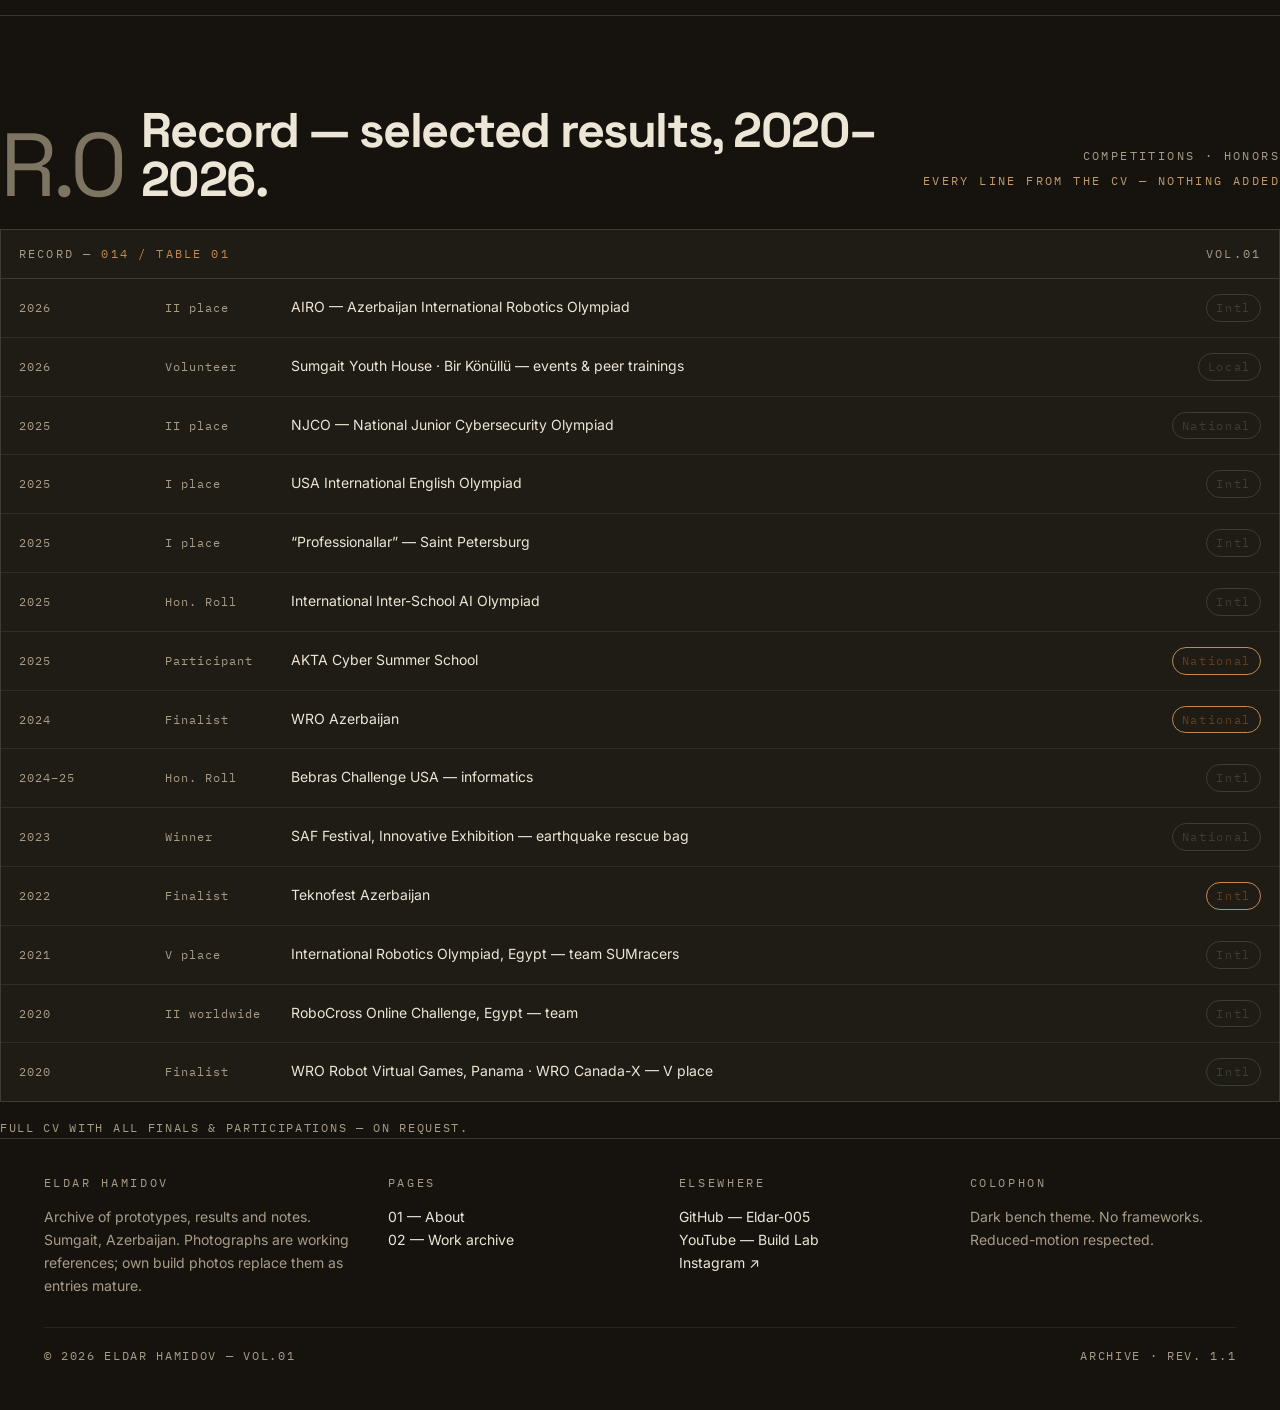
==== commit 541477ba: "Rev 1.1: real bio content (record, timeline, contacts), semantic dl/landmarks" ====
--- a/work.html
+++ b/work.html
@@ -3,12 +3,12 @@
 <head>
   <meta charset="UTF-8">
   <meta name="viewport" content="width=device-width, initial-scale=1.0">
-  <title>ELDAR — The Work / Archive | Projects, Prototypes, Notes</title>
-  <meta name="description" content="The work archive: WakeWell, K.O.R.A., AquaFly, robotics systems, security lab notes, CAD and electronics prototypes. Case studies with process, not promises.">
+  <title>Eldar Hamidov — The Work / Archive | Projects, Results, Notes</title>
+  <meta name="description" content="Eldar Hamidov's work archive: WakeWell, K.O.R.A., AquaFly, robotics systems, security lab, prototypes — plus the competition record: NJCO, WRO, RoboCross, AI Olympiad, AIRO.">
   <meta name="theme-color" content="#16130F">
-  <link rel="canonical" href="https://eldar-archive.dev/work.html">
+  <link rel="canonical" href="https://eldar-test-web.github.io/eldarH/work.html">
   <meta property="og:type" content="website">
-  <meta property="og:title" content="ELDAR — The Work / Archive">
+  <meta property="og:title" content="Eldar Hamidov — The Work / Archive">
   <meta property="og:description" content="Ideas → experimentation → engineering → making. Six case studies from the bench.">
   <meta property="og:image" content="https://images.unsplash.com/photo-1518770660439-4636190af475?q=80&w=1200&auto=format&fit=crop">
   <meta name="twitter:card" content="summary_large_image">
@@ -27,7 +27,7 @@
 
   <header class="site-head">
     <div class="head-in">
-      <a class="brand" href="./" data-transition data-label="01 — ABOUT" aria-label="Eldar — home">
+      <a class="brand" href="./" data-transition data-label="01 — ABOUT">
         <span class="brand-mark">ELDAR</span>
         <span class="brand-sub">Arc.01 — Bench / Notes / Machines</span>
       </a>
@@ -44,13 +44,13 @@
   <main id="main">
     <section class="hero-work wrap" aria-labelledby="work-title">
       <p class="kicker reveal"><span class="n">02</span> The work — archive / ongoing</p>
-      <h1 id="work-title" class="h-display lines" aria-label="Ideas, tested in metal.">
+      <h1 id="work-title" class="h-display lines">
         <span class="line"><span>Ideas, tested</span></span>
         <span class="line"><span>in <em>metal.</em></span></span>
       </h1>
       <div class="archive-meta reveal">
-        <span>Entries <b>006</b></span><span>Status <b>Prototypes &amp; notes</b></span>
-        <span>Rule <b>No invented specs — gaps are labelled</b></span><span>Rev <b>1.0 / <span data-year>2026</span></b></span>
+        <span>Cases <b>006</b></span><span>Honors <b>014 · record below</b></span>
+        <span>Rule <b>No invented specs — gaps are labelled</b></span><span>Rev <b>1.1 / <span data-year>2026</span></b></span>
       </div>
       <nav class="index-table reveal" aria-label="Archive index">
         <a href="#wakewell"><span class="mono">P.01</span><span class="t">WakeWell — sleep / alarm wearable</span><span class="mono hide-m">Embedded · Product</span><span class="mono hide-m">Ongoing</span><span class="mono hide-m">Fig. 03–04</span><span class="go">↓</span></a>
@@ -59,6 +59,7 @@
         <a href="#robotics"><span class="mono">P.04</span><span class="t">Robotics systems</span><span class="mono hide-m">Chassis · Control</span><span class="mono hide-m">Ongoing</span><span class="mono hide-m">Seq. 04</span><span class="go">↓</span></a>
         <a href="#security"><span class="mono">P.05</span><span class="t">Security lab</span><span class="mono hide-m">Networks · Linux</span><span class="mono hide-m">Lab only</span><span class="mono hide-m">Notes</span><span class="go">↓</span></a>
         <a href="#cad"><span class="mono">P.06</span><span class="t">CAD / electronics shelf</span><span class="mono hide-m">Parts · Boards</span><span class="mono hide-m">Mixed</span><span class="mono hide-m">Fig. 09</span><span class="go">↓</span></a>
+        <a href="#record"><span class="mono">R.00</span><span class="t">Record — selected results</span><span class="mono hide-m">Honors · 2020–2026</span><span class="mono hide-m">014 entries</span><span class="mono hide-m">Table 01</span><span class="go">↓</span></a>
       </nav>
     </section>
 
@@ -69,12 +70,12 @@
         <h2 id="wakewell-t">WakeWell<br><span style="color:#A79C87;font-weight:400">A calmer way to wake.</span></h2>
         <p class="kind">Wearable · Embedded<b>Status — prototype v3 / ongoing</b></p>
       </div>
-      <div class="tech-strip reveal" aria-label="WakeWell facts">
-        <div>Domain<b>Sleep · Alarm · Haptics</b></div>
-        <div>Stack<b>ESP32 · IMU · BLE (planned)</b></div>
-        <div>Made of<b>PETG · Silicone (test) · PCB</b></div>
-        <div>Year<b>2025 — ongoing</b></div>
-      </div>
+      <dl class="tech-strip reveal">
+        <div><dt>Domain</dt><dd>Sleep · Alarm · Haptics</dd></div>
+        <div><dt>Stack</dt><dd>ESP32 · IMU · BLE (planned)</dd></div>
+        <div><dt>Made of</dt><dd>PETG · Silicone (test) · PCB</dd></div>
+        <div><dt>Year</dt><dd>2025 — ongoing</dd></div>
+      </dl>
       <figure class="reveal" style="margin:0">
         <div class="img-reveal">
           <img src="https://images.unsplash.com/photo-1518770660439-4636190af475?q=80&w=2000&auto=format&fit=crop"
@@ -130,15 +131,15 @@
             <figcaption class="caption"><span><b>FIG.05</b> — Reference: machine face, human patience. K.O.R.A. has no face — by choice.</span><span>Stock ref.</span></figcaption>
           </figure>
           <div class="case-grid" style="grid-template-columns:1fr 1fr">
-            <div class="reveal"><h3>Problem → idea</h3><p>Cloud assistants leak context and die offline. The bench needs the opposite: a tool that knows five project folders and nothing about the internet.</p></div>
+            <div class="reveal"><h3>Problem → idea</h3><p>Cloud assistants leak context and die offline. The bench needs the opposite: a tool that knows five project folders and nothing about the internet. First notes come from the International Inter-School AI Olympiad (honor roll, 2025).</p></div>
             <div class="reveal"><h3>Design → learned</h3><p>Keyword intents + local scripts first; model later, only where it earns its latency. Learned: three reliable commands beat thirty theatrical ones.</p></div>
           </div>
-          <div class="tech-strip reveal" style="margin-top:22px">
-            <div>Runtime<b>Python · Local only</b></div>
-            <div>Input<b>Text · (voice drafted)</b></div>
-            <div>Store<b>Markdown log · SQLite (test)</b></div>
-            <div>Specs<b>[to measure — no claims]</b></div>
-          </div>
+          <dl class="tech-strip reveal" style="margin-top:22px">
+            <div><dt>Runtime</dt><dd>Python · Local only</dd></div>
+            <div><dt>Input</dt><dd>Text · (voice drafted)</dd></div>
+            <div><dt>Store</dt><dd>Markdown log · SQLite (test)</dd></div>
+            <div><dt>Specs</dt><dd>[to measure — no claims]</dd></div>
+          </dl>
           <p class="ph reveal">PLACEHOLDER — attach: intent list · repo snapshot · latency table when measured.</p>
         </div>
       </div>
@@ -152,7 +153,7 @@
         <p class="kind">Aero · Hull · Concept<b>Float test 01 done · numbers open</b></p>
       </div>
       <p class="reveal muted" style="max-width:70ch;margin:0 0 20px">Premise, kept small: a light VTOL sketch that can sit on water, carry a line or a small float, and survive being handled by cold hands. This is a study, not a product — hull first, rotors later.</p>
-      <div class="hscroll reveal" data-hscroll tabindex="0" aria-label="AquaFly study images, scroll horizontally">
+      <div class="hscroll reveal" data-hscroll tabindex="0" role="group" aria-label="AquaFly study images, scroll horizontally">
         <figure>
           <div class="img-reveal"><img src="https://images.unsplash.com/photo-1473968512647-3e447244af8f?q=80&w=1400&auto=format&fit=crop" alt="Small drone in flight against a cloudy sky" loading="lazy" decoding="async"></div>
           <figcaption><b style="color:#C39A6B;font-weight:400">S.01</b> — Flight reference. Own airframe: not yet flown.</figcaption>
@@ -185,11 +186,11 @@
             <span class="case-no">04</span>
             <h2 id="robotics-t" style="margin-top:10px">Robotics systems. Chassis that survive the floor.</h2>
           </div>
-          <p class="reveal muted" style="font-size:15px">Differential-drive base, sensor ring, and the unglamorous part: cable routing that doesn&rsquo;t snag, battery access without tools, code that logs why it stopped.</p>
-          <div class="tech-strip reveal" style="grid-template-columns:1fr 1fr;margin-top:20px">
-            <div>Drive<b>DC · Encoders (test)</b></div>
-            <div>Brain<b>ESP32 · ROS notes</b></div>
-          </div>
+          <p class="reveal muted" style="font-size:15px">Differential-drive base, sensor ring, and the unglamorous part: cable routing that doesn&rsquo;t snag, battery access without tools, code that logs why it stopped. Raced with SUMracers — RoboCross II worldwide, WRO Azerbaijan finalist ’24, AIRO II ’26.</p>
+          <dl class="tech-strip reveal" style="grid-template-columns:1fr 1fr;margin-top:20px">
+            <div><dt>Drive</dt><dd>DC · Encoders (test)</dd></div>
+            <div><dt>Brain</dt><dd>ESP32 · Arduino</dd></div>
+          </dl>
           <div class="reveal"><h3 class="mono" style="font-size:12px;letter-spacing:.22em;color:#C39A6B;font-weight:400">LEARNED</h3>
           <p style="color:#D9D1BE;font-size:15px">Odometry lies politely; the tape measure doesn&rsquo;t. Calibrate on the actual floor, with the actual battery weight, or don&rsquo;t claim numbers at all.</p></div>
         </div>
@@ -211,7 +212,7 @@
       <div class="case-top reveal">
         <span class="case-no">05</span>
         <h2 id="sec-t">Security lab. Quiet, local, documented.</h2>
-        <p class="kind">Networks · Linux · Habits<b>Home lab only — no live targets</b></p>
+        <p class="kind">Networks · Linux · Habits<b>NJCO II ’25 · AKTA CSS — lab only</b></p>
       </div>
       <div class="lab reveal">
         <div>
@@ -220,7 +221,7 @@
             <li>Segmented home network sketch — what talks to what, and why.</li>
             <li>Linux permissions &amp; SSH habits; keys, not passwords, where it matters.</li>
             <li>Firmware hygiene for own devices: signed notes, update path, rollback thought.</li>
-            <li>Packet reading basics — understanding own traffic before judging others&rsquo;.</li>
+            <li>NJCO &amp; AKTA checklists — networks, OSINT basics, wire analysis, all lab-contained.</li>
           </ol>
         </div>
         <div>
@@ -251,10 +252,10 @@
             <p class="kind" style="text-align:left">Parts · Boards · Shelf<b>Mixed — kept, failed, reprinted</b></p>
           </div>
           <h2 class="oversize reveal" id="cad-t">The shelf of <span>almosts</span> that taught the most.</h2>
-          <p class="reveal muted" style="font-size:15px;max-width:56ch">Brackets, standoffs, sensor mounts, a perfboard that works but offends the eye. Each kept with a tag: what it is, why it failed or survived, what replaced it.</p>
-          <div class="mat-chips reveal" aria-label="Materials and tools">
-            <span>PETG / PLA</span><span>Aluminium 2 mm</span><span>M3 · Brass inserts</span><span>KiCad</span><span>Calipers 0.05</span><span>Ender-class FDM</span>
-          </div>
+          <p class="reveal muted" style="font-size:15px;max-width:56ch">Brackets, standoffs, sensor mounts, a perfboard that works but offends the eye — most of them printed on the Anycubic Kobra 2 Pro. Each kept with a tag: what it is, why it failed or survived, what replaced it.</p>
+          <ul class="mat-chips reveal">
+            <li>Anycubic Kobra 2 Pro</li><li>PETG / PLA</li><li>M3 · Brass inserts</li><li>Fusion 360</li><li>FreeCAD</li><li>Calipers 0.05</li>
+          </ul>
           <p class="ph reveal" style="margin-top:18px">PLACEHOLDER — attach: 3 shelf photos with tags · one dimensioned drawing (PDF) · print-profile notes.</p>
         </div>
         <figure class="reveal" style="margin:0">
@@ -263,7 +264,7 @@
         </figure>
       </div>
 
-      <div class="contact-band reveal" aria-labelledby="contact-t">
+      <section class="contact-band reveal" aria-labelledby="contact-t">
         <div>
           <p class="kicker"><span class="n">—</span> Contact / next</p>
           <h2 id="contact-t">Everything else is on the bench.</h2>
@@ -271,23 +272,51 @@
         </div>
         <div class="contact-rows">
           <a href="index.html" data-transition data-label="01 — ABOUT"><span>01 / Person</span><span>About Eldar →</span></a>
-          <a href="#main"><span>02 / Top</span><span>Back to index ↑</span></a>
-          <a href="mailto:hello@eldar-archive.dev"><span>Email</span><span>hello@eldar-archive.dev ✳ placeholder</span></a>
-          <a href="https://github.com/" target="_blank" rel="noopener"><span>GitHub</span><span>Link to attach ↗</span></a>
-        </div>
-      </div>
+          <a href="mailto:eldarhamidov2009@gmail.com"><span>Email</span><span>eldarhamidov2009@gmail.com</span></a>
+          <a href="https://github.com/Eldar-005" target="_blank" rel="noopener"><span>GitHub</span><span>Eldar-005 ↗</span></a>
+          <a href="https://www.youtube.com/@EldarBuildLab" target="_blank" rel="noopener"><span>YouTube</span><span>Eldar Build Lab ↗</span></a>
+        </div>
+      </section>
+    </section>
+    <!-- R.00 RECORD -->
+    <section class="case wrap" id="record" aria-labelledby="record-t" style="padding-bottom:0">
+      <div class="case-top reveal">
+        <span class="case-no">R.0</span>
+        <h2 id="record-t">Record — selected results, 2020–2026.</h2>
+        <p class="kind">Competitions · Honors<b>Every line from the CV — nothing added</b></p>
+      </div>
+      <div class="log reveal" role="group" aria-label="Competition record">
+        <div class="log-head"><span>Record — <b>014 / TABLE 01</b></span><span>Vol.01</span></div>
+        <ul class="log-list">
+          <li class="log-row"><span class="d">2026</span><span class="c">II place</span><span>AIRO — Azerbaijan International Robotics Olympiad</span><span class="s ok">Intl</span></li>
+          <li class="log-row"><span class="d">2026</span><span class="c">Volunteer</span><span>Sumgait Youth House · Bir Könüllü — events &amp; peer trainings</span><span class="s ok">Local</span></li>
+          <li class="log-row"><span class="d">2025</span><span class="c">II place</span><span>NJCO — National Junior Cybersecurity Olympiad</span><span class="s ok">National</span></li>
+          <li class="log-row"><span class="d">2025</span><span class="c">I place</span><span>USA International English Olympiad</span><span class="s ok">Intl</span></li>
+          <li class="log-row"><span class="d">2025</span><span class="c">I place</span><span>“Professionallar” — Saint Petersburg</span><span class="s ok">Intl</span></li>
+          <li class="log-row"><span class="d">2025</span><span class="c">Hon. Roll</span><span>International Inter-School AI Olympiad</span><span class="s ok">Intl</span></li>
+          <li class="log-row"><span class="d">2025</span><span class="c">Participant</span><span>AKTA Cyber Summer School</span><span class="s work">National</span></li>
+          <li class="log-row"><span class="d">2024</span><span class="c">Finalist</span><span>WRO Azerbaijan</span><span class="s work">National</span></li>
+          <li class="log-row"><span class="d">2024–25</span><span class="c">Hon. Roll</span><span>Bebras Challenge USA — informatics</span><span class="s ok">Intl</span></li>
+          <li class="log-row"><span class="d">2023</span><span class="c">Winner</span><span>SAF Festival, Innovative Exhibition — earthquake rescue bag</span><span class="s ok">National</span></li>
+          <li class="log-row"><span class="d">2022</span><span class="c">Finalist</span><span>Teknofest Azerbaijan</span><span class="s work">Intl</span></li>
+          <li class="log-row"><span class="d">2021</span><span class="c">V place</span><span>International Robotics Olympiad, Egypt — team SUMracers</span><span class="s ok">Intl</span></li>
+          <li class="log-row"><span class="d">2020</span><span class="c">II worldwide</span><span>RoboCross Online Challenge, Egypt — team</span><span class="s ok">Intl</span></li>
+          <li class="log-row"><span class="d">2020</span><span class="c">Finalist</span><span>WRO Robot Virtual Games, Panama · WRO Canada-X — V place</span><span class="s ok">Intl</span></li>
+        </ul>
+      </div>
+      <p class="reveal muted mono" style="font-size:12px;letter-spacing:.14em;text-transform:uppercase;margin:16px 0 0">Full CV with all finals &amp; participations — on request.</p>
     </section>
   </main>
 
   <footer class="site-foot">
     <div class="wrap">
       <div class="foot-grid">
-        <div><h2 class="foot-h">Eldar — Arc.01</h2><p class="muted" style="margin:0;max-width:34ch">Archive of prototypes and notes. Photographs are working references; own build photos replace them as entries mature.</p></div>
+        <div><h2 class="foot-h">Eldar Hamidov</h2><p class="muted" style="margin:0;max-width:34ch">Archive of prototypes, results and notes. Sumgait, Azerbaijan. Photographs are working references; own build photos replace them as entries mature.</p></div>
         <div><h2 class="foot-h">Pages</h2><p style="margin:0"><a href="index.html" data-transition data-label="01 — ABOUT">01 — About</a><br><a href="work.html" aria-current="page">02 — Work archive</a></p></div>
-        <div><h2 class="foot-h">Entries</h2><p class="muted" style="margin:0">P.01 WakeWell · P.02 K.O.R.A.<br>P.03 AquaFly · P.04–06 Shelf</p></div>
+        <div><h2 class="foot-h">Elsewhere</h2><p style="margin:0"><a href="https://github.com/Eldar-005" target="_blank" rel="noopener">GitHub — Eldar-005</a><br><a href="https://www.youtube.com/@EldarBuildLab" target="_blank" rel="noopener">YouTube — Build Lab</a><br><a href="https://www.instagram.com/eldar_hamidov09" target="_blank" rel="noopener">Instagram ↗</a></p></div>
         <div><h2 class="foot-h">Colophon</h2><p class="muted" style="margin:0">Dark bench theme. No frameworks.<br>Reduced-motion respected.</p></div>
       </div>
-      <div class="foot-bottom"><span>© <span data-year>2026</span> Eldar — Vol.01</span><span>Archive · Rev. 1.0</span></div>
+      <div class="foot-bottom"><span>© <span data-year>2026</span> Eldar Hamidov — Vol.01</span><span>Archive · Rev. 1.1</span></div>
     </div>
   </footer>
 
--- a/assets/css/style.css
+++ b/assets/css/style.css
@@ -193,21 +193,23 @@
 .hero-copy .vol b{color:var(--fg);font-weight:500}
 .hero-fig{grid-column:8 / span 5}
 .hero-fig .img-reveal{aspect-ratio:4/5}
-.hero-meta{display:grid;grid-template-columns:1fr 1fr;gap:0;border:1px solid var(--line);border-top:0}
-.hero-meta div{padding:12px 14px;font-family:var(--font-mono);font-size:12px;letter-spacing:.12em;text-transform:uppercase;color:var(--muted)}
+.hero-meta{display:grid;grid-template-columns:1fr 1fr;gap:0;border:1px solid var(--line);border-top:0;margin:0}
+.hero-meta div{padding:12px 14px}
 .hero-meta div + div{border-left:1px solid var(--line)}
-.hero-meta div b{display:block;color:var(--fg);font-weight:500;margin-top:3px;letter-spacing:.06em}
+.hero-meta dt{font-family:var(--font-mono);font-size:12px;letter-spacing:.12em;text-transform:uppercase;color:var(--muted)}
+.hero-meta dd{margin:3px 0 0;font-family:var(--font-mono);font-size:12px;letter-spacing:.06em;text-transform:uppercase;color:var(--fg)}
 .hero-note{margin-top:26px;display:flex;gap:16px;align-items:flex-start;max-width:62ch}
 .hero-note .bar{width:2px;align-self:stretch;background:var(--copper);flex:none}
 .spec-strip{
   margin-top:clamp(30px,4vw,54px);
+  margin-bottom:0;
   display:grid;grid-template-columns:repeat(4,1fr);
   border-top:1px solid var(--line);border-bottom:1px solid var(--line);
 }
 .spec-strip div{padding:16px 18px 15px;border-left:1px solid var(--line-soft)}
 .spec-strip div:first-child{border-left:0}
-.spec-strip small{display:block;font-family:var(--font-mono);font-size:12px;letter-spacing:.22em;color:var(--muted);text-transform:uppercase;margin-bottom:6px}
-.spec-strip strong{font-family:var(--font-display);font-weight:500;font-size:15px;letter-spacing:-.01em}
+.spec-strip dt{display:block;font-family:var(--font-mono);font-size:12px;letter-spacing:.22em;color:var(--muted);text-transform:uppercase;margin-bottom:6px}
+.spec-strip dd{margin:0;font-family:var(--font-display);font-weight:500;font-size:15px;letter-spacing:-.01em}
 
 .block{padding:clamp(64px,8vw,128px) 0}
 .block-head{display:grid;grid-template-columns:repeat(12,1fr);gap:20px;margin-bottom:clamp(28px,4vw,52px);align-items:end}
@@ -344,9 +346,10 @@
 .case-top .kind{font-family:var(--font-mono);font-size:12px;letter-spacing:.2em;text-transform:uppercase;color:var(--muted);text-align:right}
 .case-top .kind b{display:block;color:#C39A6B;font-weight:400;margin-top:6px}
 .tech-strip{display:grid;grid-template-columns:repeat(4,1fr);border:1px solid var(--line);margin:0 0 22px}
-.tech-strip div{padding:12px 14px;border-left:1px solid var(--line-soft);font-family:var(--font-mono);font-size:12px;letter-spacing:.1em;text-transform:uppercase;color:var(--muted)}
+.tech-strip div{padding:12px 14px;border-left:1px solid var(--line-soft)}
 .tech-strip div:first-child{border-left:0}
-.tech-strip div b{display:block;color:var(--fg);font-weight:400;margin-top:4px}
+.tech-strip dt{font-family:var(--font-mono);font-size:12px;letter-spacing:.1em;text-transform:uppercase;color:var(--muted)}
+.tech-strip dd{margin:4px 0 0;font-family:var(--font-mono);font-size:12px;letter-spacing:.1em;text-transform:uppercase;color:var(--fg)}
 .case-full .img-reveal{aspect-ratio:21/10;min-height:300px}
 .case-grid{display:grid;grid-template-columns:1fr 1fr;gap:clamp(20px,3vw,44px);margin-top:26px}
 .case-grid h3{font-family:var(--font-mono);font-size:12px;letter-spacing:.22em;text-transform:uppercase;color:#C39A6B;margin:0 0 10px;font-weight:400}
@@ -402,8 +405,8 @@
 .case-cad .img-reveal{aspect-ratio:16/11}
 .oversize{font-family:var(--font-display);font-weight:600;font-size:clamp(2.2rem,4.6vw,4rem);line-height:.95;letter-spacing:-.035em;margin:0 0 16px}
 .oversize span{color:#A89A80}
-.mat-chips{display:flex;flex-wrap:wrap;gap:8px;margin-top:16px}
-.mat-chips span{font-family:var(--font-mono);font-size:12px;letter-spacing:.12em;text-transform:uppercase;border:1px solid var(--line);border-radius:999px;padding:6px 13px;color:var(--muted)}
+.mat-chips{display:flex;flex-wrap:wrap;gap:8px;margin:16px 0 0;padding:0;list-style:none}
+.mat-chips li{font-family:var(--font-mono);font-size:12px;letter-spacing:.12em;text-transform:uppercase;border:1px solid var(--line);border-radius:999px;padding:6px 13px;color:var(--muted)}
 
 /* contact band */
 .contact-band{border:1px solid var(--line);padding:clamp(26px,4vw,48px);display:grid;grid-template-columns:1.3fr 1fr;gap:26px;margin:clamp(50px,6vw,90px) 0}
@@ -457,8 +460,8 @@
   .spec-strip div:nth-child(1),.spec-strip div:nth-child(2){border-top:0}
   .philo{grid-template-columns:1fr}
   .timeline li{grid-template-columns:1fr;gap:6px}
-  .log-row{grid-template-columns:1fr auto;gap:6px}
-  .log-row .c{display:none}
+  .log-row{grid-template-columns:1fr;gap:4px}
+  .log-row .s{justify-self:start;margin-top:4px}
   .case-grid{grid-template-columns:1fr}
   .interlude .img-reveal{min-height:240px}
   .foot-grid{grid-template-columns:1fr}
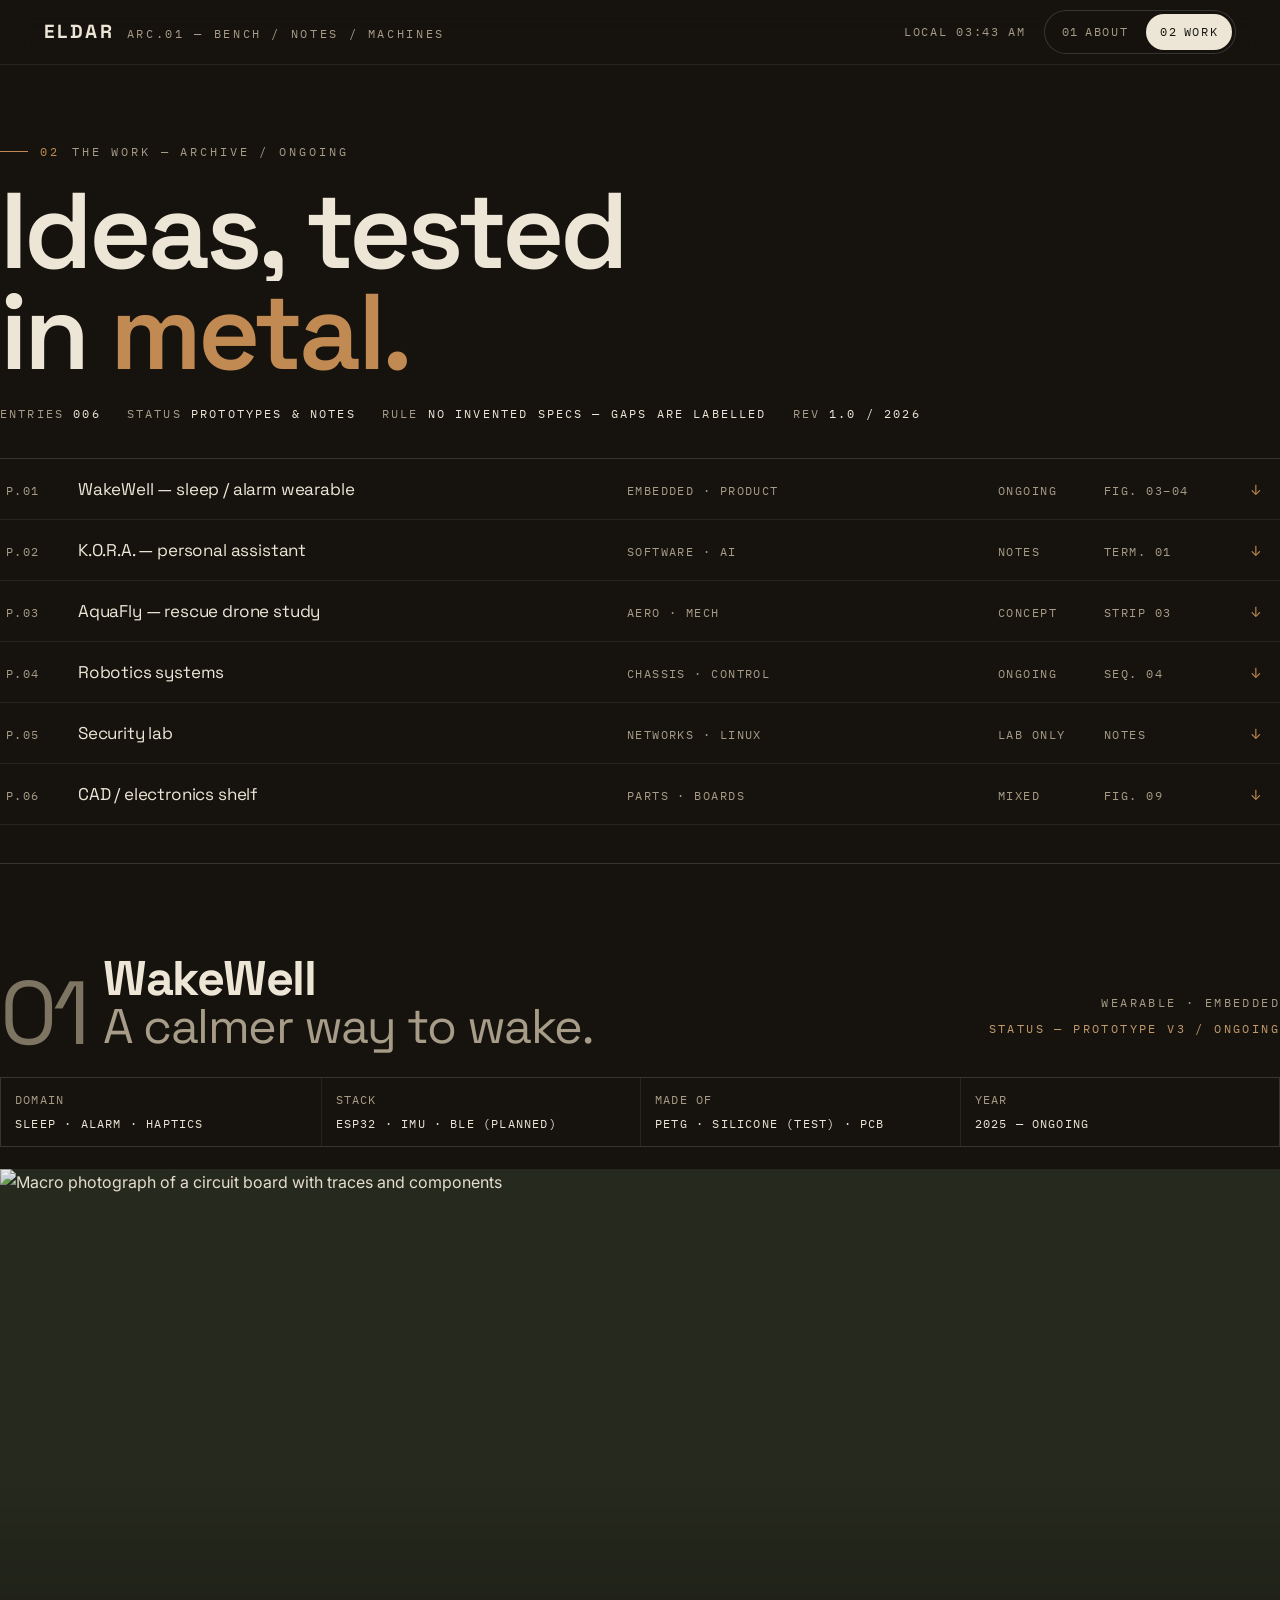
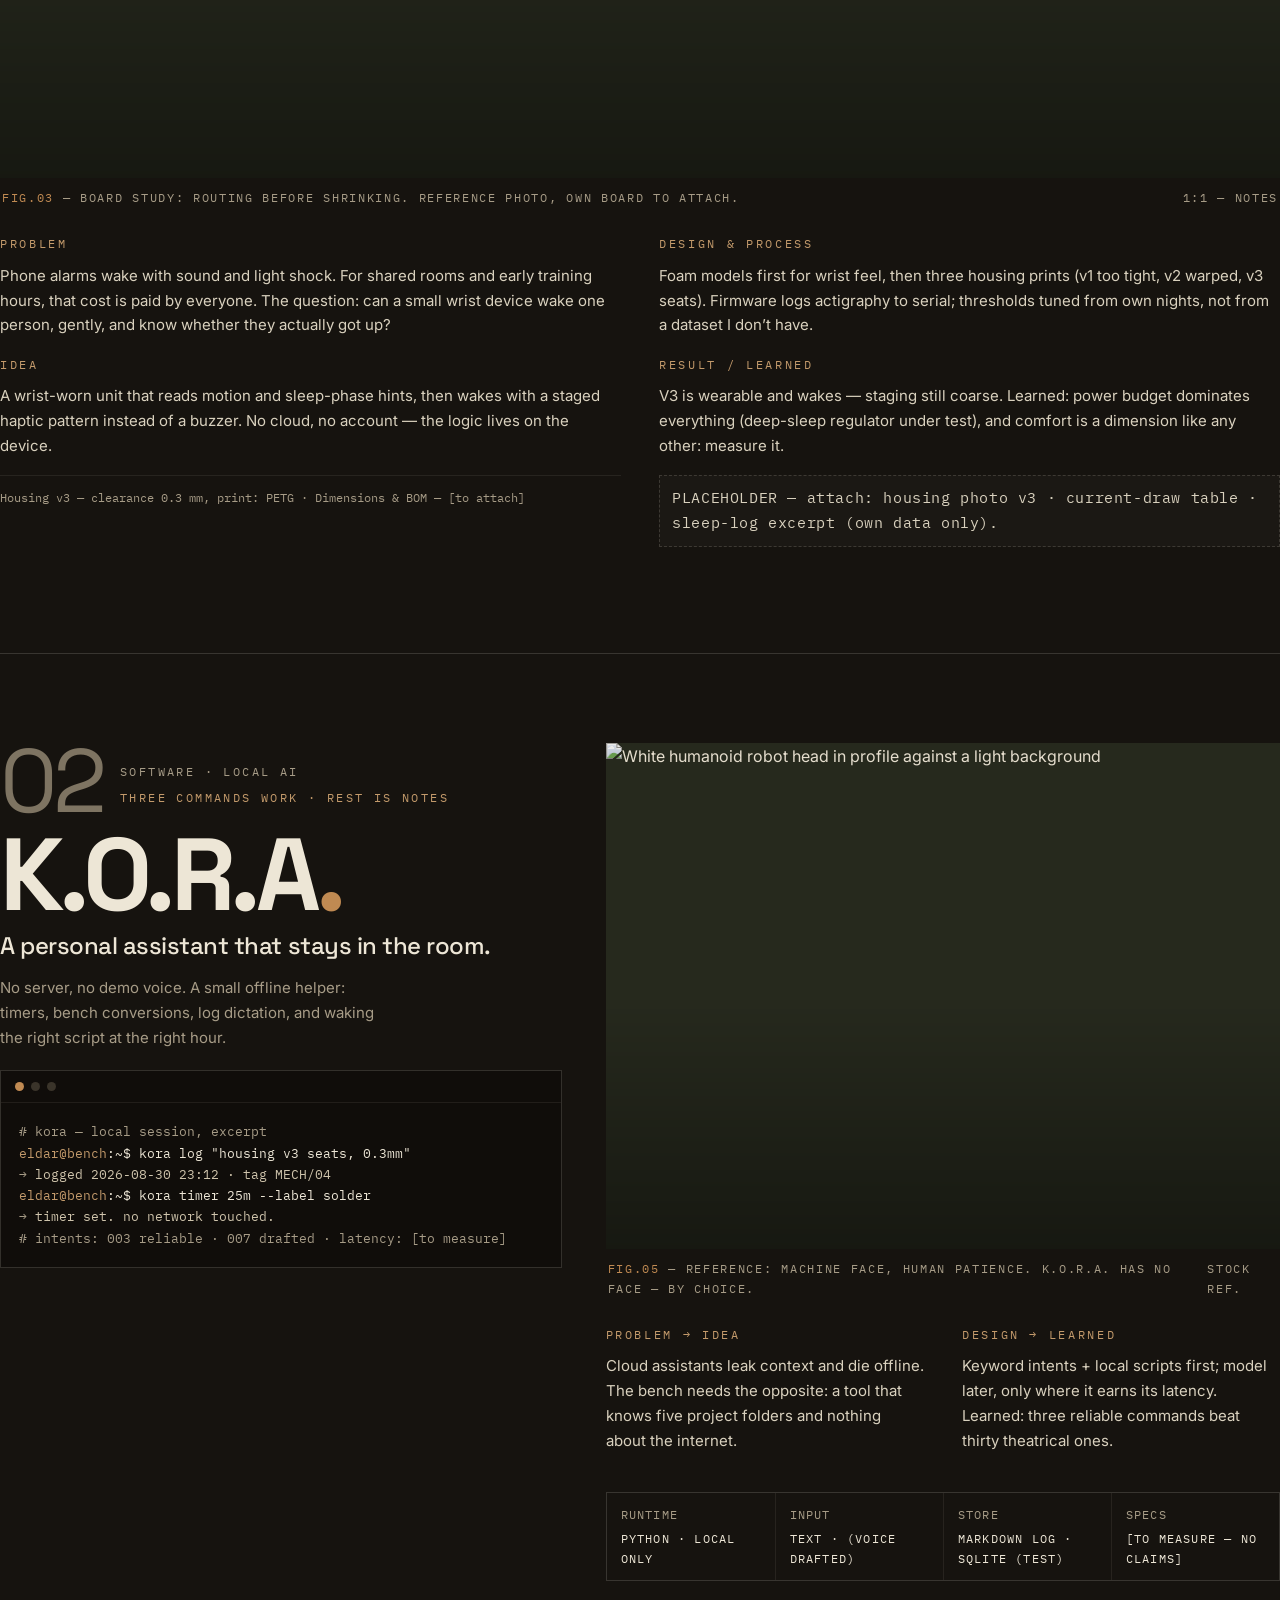
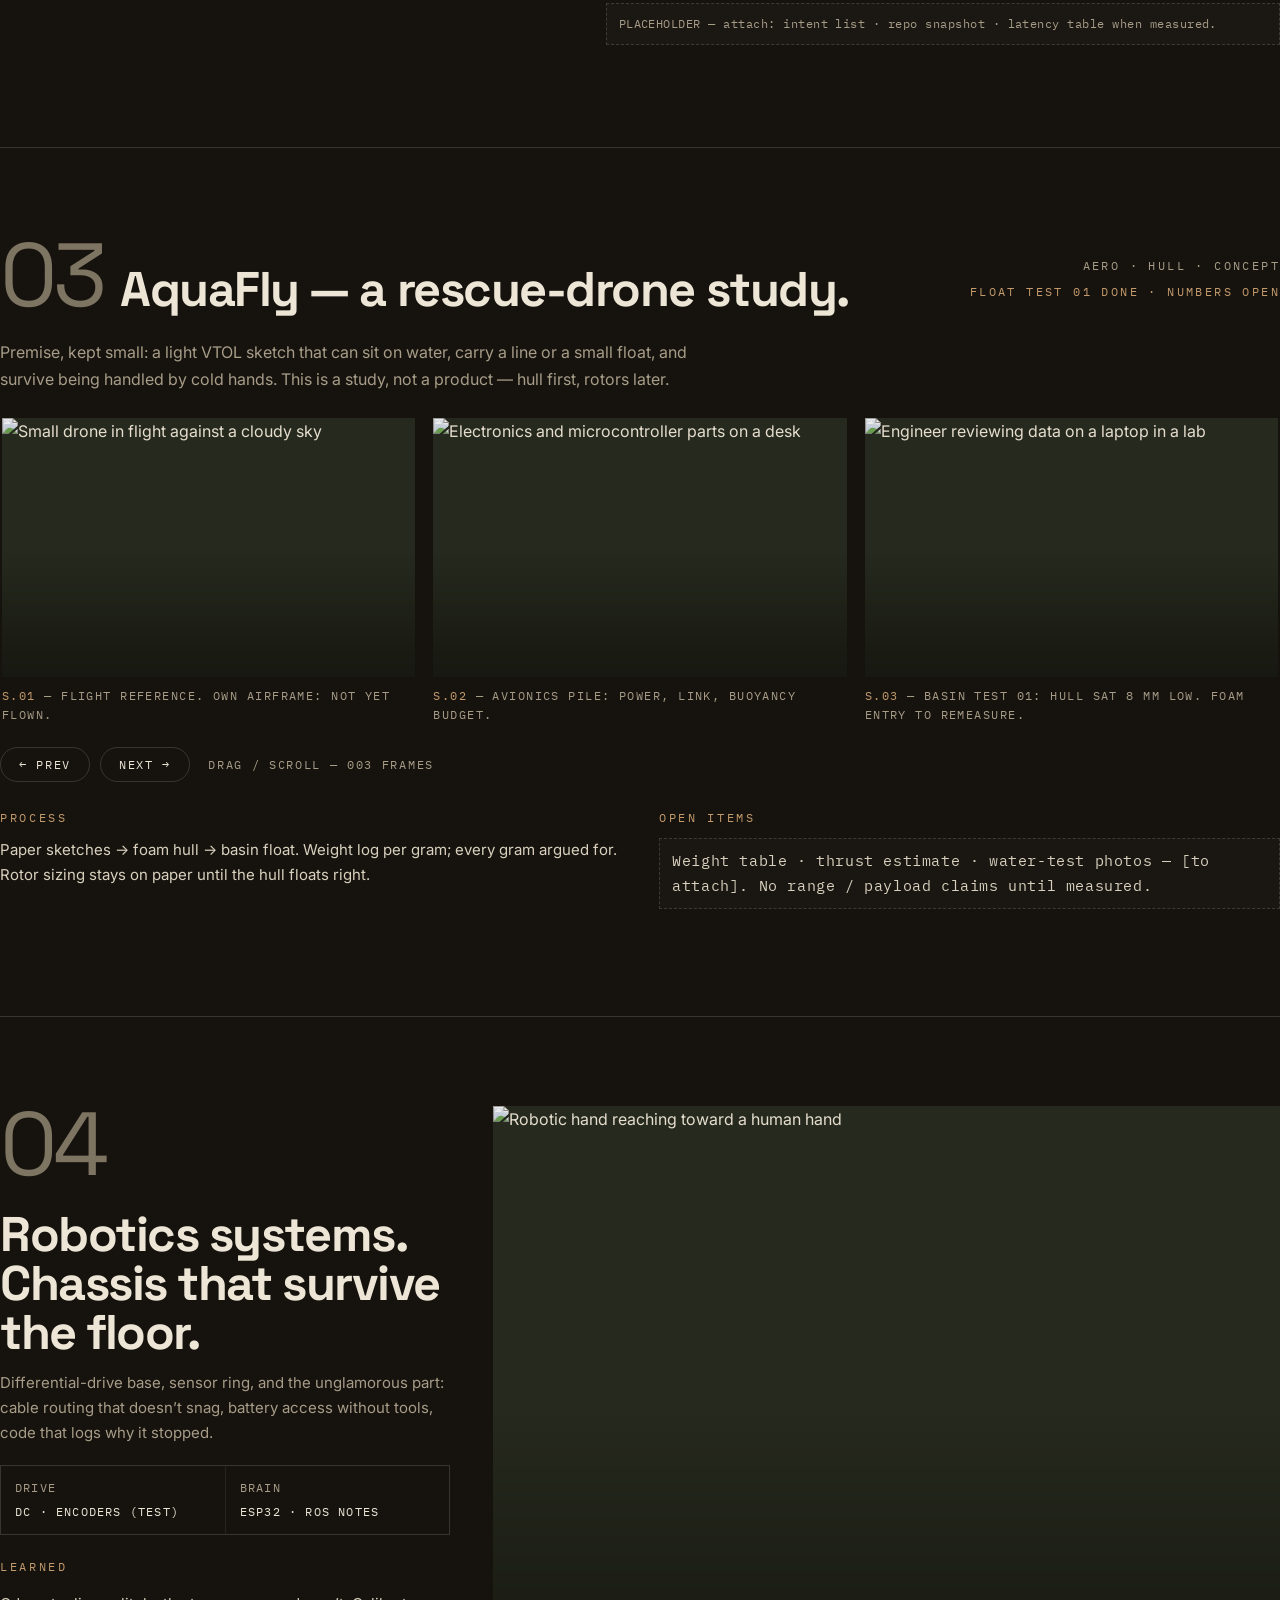
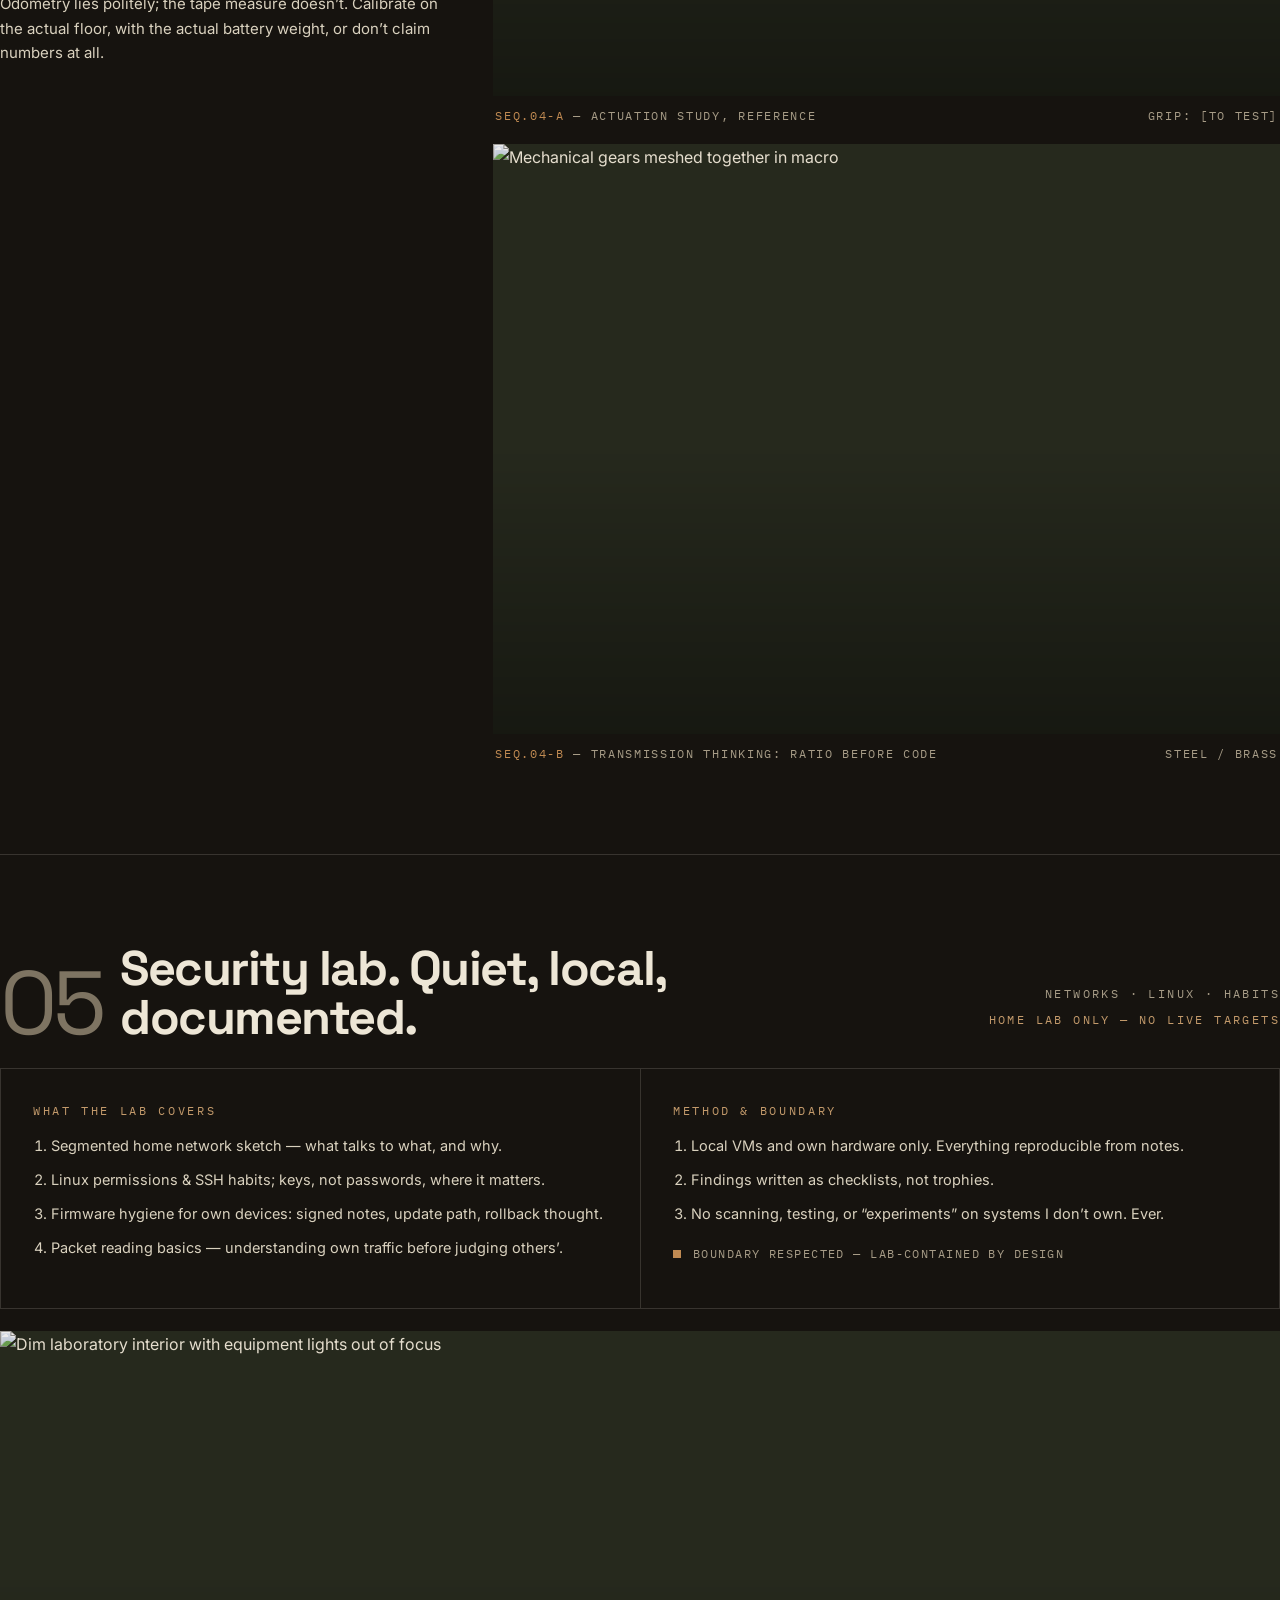
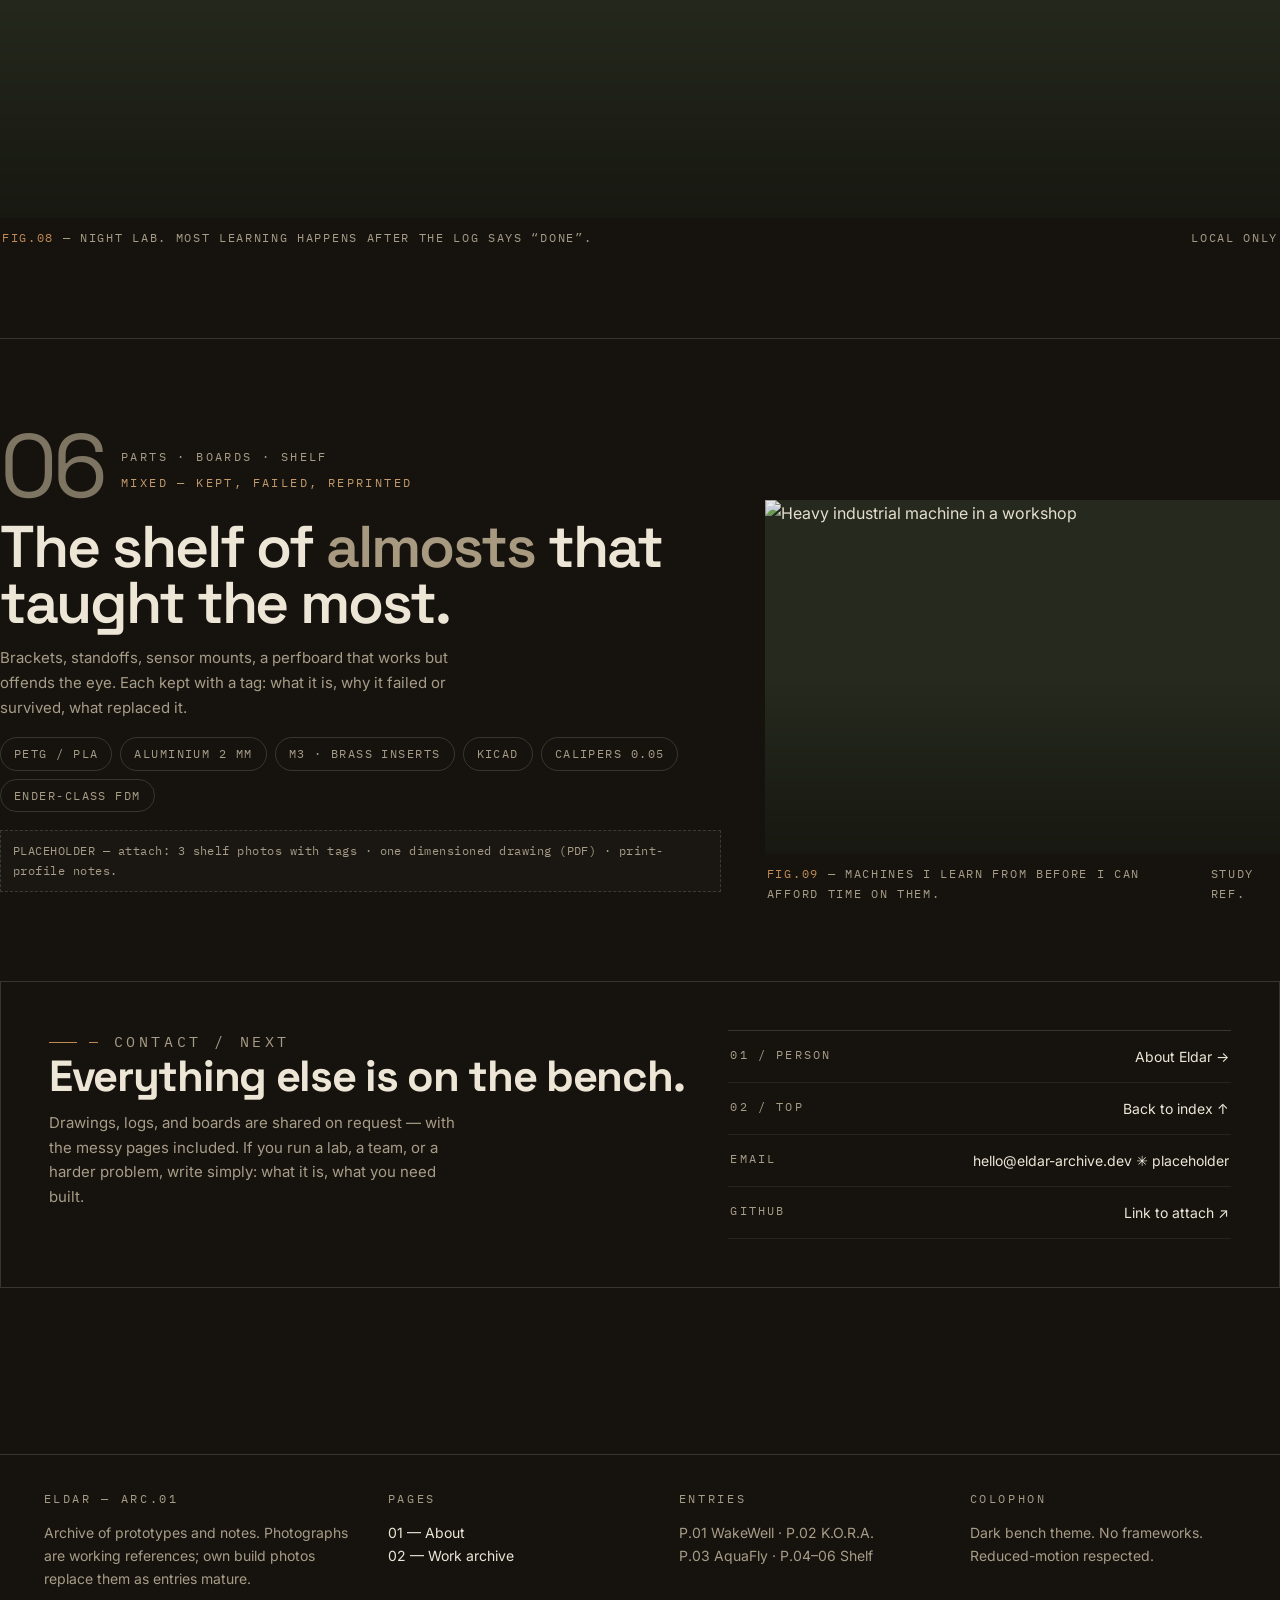
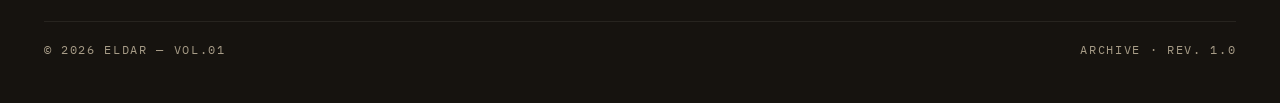
==== commit 9ee8e049: "Revert "Rev 1.1: real bio content (record, timeline, contacts), semantic dl/landmarks" This reverts " ====
--- a/work.html
+++ b/work.html
@@ -3,12 +3,12 @@
 <head>
   <meta charset="UTF-8">
   <meta name="viewport" content="width=device-width, initial-scale=1.0">
-  <title>Eldar Hamidov — The Work / Archive | Projects, Results, Notes</title>
-  <meta name="description" content="Eldar Hamidov's work archive: WakeWell, K.O.R.A., AquaFly, robotics systems, security lab, prototypes — plus the competition record: NJCO, WRO, RoboCross, AI Olympiad, AIRO.">
+  <title>ELDAR — The Work / Archive | Projects, Prototypes, Notes</title>
+  <meta name="description" content="The work archive: WakeWell, K.O.R.A., AquaFly, robotics systems, security lab notes, CAD and electronics prototypes. Case studies with process, not promises.">
   <meta name="theme-color" content="#16130F">
-  <link rel="canonical" href="https://eldar-test-web.github.io/eldarH/work.html">
+  <link rel="canonical" href="https://eldar-archive.dev/work.html">
   <meta property="og:type" content="website">
-  <meta property="og:title" content="Eldar Hamidov — The Work / Archive">
+  <meta property="og:title" content="ELDAR — The Work / Archive">
   <meta property="og:description" content="Ideas → experimentation → engineering → making. Six case studies from the bench.">
   <meta property="og:image" content="https://images.unsplash.com/photo-1518770660439-4636190af475?q=80&w=1200&auto=format&fit=crop">
   <meta name="twitter:card" content="summary_large_image">
@@ -27,7 +27,7 @@
 
   <header class="site-head">
     <div class="head-in">
-      <a class="brand" href="./" data-transition data-label="01 — ABOUT">
+      <a class="brand" href="./" data-transition data-label="01 — ABOUT" aria-label="Eldar — home">
         <span class="brand-mark">ELDAR</span>
         <span class="brand-sub">Arc.01 — Bench / Notes / Machines</span>
       </a>
@@ -44,13 +44,13 @@
   <main id="main">
     <section class="hero-work wrap" aria-labelledby="work-title">
       <p class="kicker reveal"><span class="n">02</span> The work — archive / ongoing</p>
-      <h1 id="work-title" class="h-display lines">
+      <h1 id="work-title" class="h-display lines" aria-label="Ideas, tested in metal.">
         <span class="line"><span>Ideas, tested</span></span>
         <span class="line"><span>in <em>metal.</em></span></span>
       </h1>
       <div class="archive-meta reveal">
-        <span>Cases <b>006</b></span><span>Honors <b>014 · record below</b></span>
-        <span>Rule <b>No invented specs — gaps are labelled</b></span><span>Rev <b>1.1 / <span data-year>2026</span></b></span>
+        <span>Entries <b>006</b></span><span>Status <b>Prototypes &amp; notes</b></span>
+        <span>Rule <b>No invented specs — gaps are labelled</b></span><span>Rev <b>1.0 / <span data-year>2026</span></b></span>
       </div>
       <nav class="index-table reveal" aria-label="Archive index">
         <a href="#wakewell"><span class="mono">P.01</span><span class="t">WakeWell — sleep / alarm wearable</span><span class="mono hide-m">Embedded · Product</span><span class="mono hide-m">Ongoing</span><span class="mono hide-m">Fig. 03–04</span><span class="go">↓</span></a>
@@ -59,7 +59,6 @@
         <a href="#robotics"><span class="mono">P.04</span><span class="t">Robotics systems</span><span class="mono hide-m">Chassis · Control</span><span class="mono hide-m">Ongoing</span><span class="mono hide-m">Seq. 04</span><span class="go">↓</span></a>
         <a href="#security"><span class="mono">P.05</span><span class="t">Security lab</span><span class="mono hide-m">Networks · Linux</span><span class="mono hide-m">Lab only</span><span class="mono hide-m">Notes</span><span class="go">↓</span></a>
         <a href="#cad"><span class="mono">P.06</span><span class="t">CAD / electronics shelf</span><span class="mono hide-m">Parts · Boards</span><span class="mono hide-m">Mixed</span><span class="mono hide-m">Fig. 09</span><span class="go">↓</span></a>
-        <a href="#record"><span class="mono">R.00</span><span class="t">Record — selected results</span><span class="mono hide-m">Honors · 2020–2026</span><span class="mono hide-m">014 entries</span><span class="mono hide-m">Table 01</span><span class="go">↓</span></a>
       </nav>
     </section>
 
@@ -70,12 +69,12 @@
         <h2 id="wakewell-t">WakeWell<br><span style="color:#A79C87;font-weight:400">A calmer way to wake.</span></h2>
         <p class="kind">Wearable · Embedded<b>Status — prototype v3 / ongoing</b></p>
       </div>
-      <dl class="tech-strip reveal">
-        <div><dt>Domain</dt><dd>Sleep · Alarm · Haptics</dd></div>
-        <div><dt>Stack</dt><dd>ESP32 · IMU · BLE (planned)</dd></div>
-        <div><dt>Made of</dt><dd>PETG · Silicone (test) · PCB</dd></div>
-        <div><dt>Year</dt><dd>2025 — ongoing</dd></div>
-      </dl>
+      <div class="tech-strip reveal" aria-label="WakeWell facts">
+        <div>Domain<b>Sleep · Alarm · Haptics</b></div>
+        <div>Stack<b>ESP32 · IMU · BLE (planned)</b></div>
+        <div>Made of<b>PETG · Silicone (test) · PCB</b></div>
+        <div>Year<b>2025 — ongoing</b></div>
+      </div>
       <figure class="reveal" style="margin:0">
         <div class="img-reveal">
           <img src="https://images.unsplash.com/photo-1518770660439-4636190af475?q=80&w=2000&auto=format&fit=crop"
@@ -131,15 +130,15 @@
             <figcaption class="caption"><span><b>FIG.05</b> — Reference: machine face, human patience. K.O.R.A. has no face — by choice.</span><span>Stock ref.</span></figcaption>
           </figure>
           <div class="case-grid" style="grid-template-columns:1fr 1fr">
-            <div class="reveal"><h3>Problem → idea</h3><p>Cloud assistants leak context and die offline. The bench needs the opposite: a tool that knows five project folders and nothing about the internet. First notes come from the International Inter-School AI Olympiad (honor roll, 2025).</p></div>
+            <div class="reveal"><h3>Problem → idea</h3><p>Cloud assistants leak context and die offline. The bench needs the opposite: a tool that knows five project folders and nothing about the internet.</p></div>
             <div class="reveal"><h3>Design → learned</h3><p>Keyword intents + local scripts first; model later, only where it earns its latency. Learned: three reliable commands beat thirty theatrical ones.</p></div>
           </div>
-          <dl class="tech-strip reveal" style="margin-top:22px">
-            <div><dt>Runtime</dt><dd>Python · Local only</dd></div>
-            <div><dt>Input</dt><dd>Text · (voice drafted)</dd></div>
-            <div><dt>Store</dt><dd>Markdown log · SQLite (test)</dd></div>
-            <div><dt>Specs</dt><dd>[to measure — no claims]</dd></div>
-          </dl>
+          <div class="tech-strip reveal" style="margin-top:22px">
+            <div>Runtime<b>Python · Local only</b></div>
+            <div>Input<b>Text · (voice drafted)</b></div>
+            <div>Store<b>Markdown log · SQLite (test)</b></div>
+            <div>Specs<b>[to measure — no claims]</b></div>
+          </div>
           <p class="ph reveal">PLACEHOLDER — attach: intent list · repo snapshot · latency table when measured.</p>
         </div>
       </div>
@@ -153,7 +152,7 @@
         <p class="kind">Aero · Hull · Concept<b>Float test 01 done · numbers open</b></p>
       </div>
       <p class="reveal muted" style="max-width:70ch;margin:0 0 20px">Premise, kept small: a light VTOL sketch that can sit on water, carry a line or a small float, and survive being handled by cold hands. This is a study, not a product — hull first, rotors later.</p>
-      <div class="hscroll reveal" data-hscroll tabindex="0" role="group" aria-label="AquaFly study images, scroll horizontally">
+      <div class="hscroll reveal" data-hscroll tabindex="0" aria-label="AquaFly study images, scroll horizontally">
         <figure>
           <div class="img-reveal"><img src="https://images.unsplash.com/photo-1473968512647-3e447244af8f?q=80&w=1400&auto=format&fit=crop" alt="Small drone in flight against a cloudy sky" loading="lazy" decoding="async"></div>
           <figcaption><b style="color:#C39A6B;font-weight:400">S.01</b> — Flight reference. Own airframe: not yet flown.</figcaption>
@@ -186,11 +185,11 @@
             <span class="case-no">04</span>
             <h2 id="robotics-t" style="margin-top:10px">Robotics systems. Chassis that survive the floor.</h2>
           </div>
-          <p class="reveal muted" style="font-size:15px">Differential-drive base, sensor ring, and the unglamorous part: cable routing that doesn&rsquo;t snag, battery access without tools, code that logs why it stopped. Raced with SUMracers — RoboCross II worldwide, WRO Azerbaijan finalist ’24, AIRO II ’26.</p>
-          <dl class="tech-strip reveal" style="grid-template-columns:1fr 1fr;margin-top:20px">
-            <div><dt>Drive</dt><dd>DC · Encoders (test)</dd></div>
-            <div><dt>Brain</dt><dd>ESP32 · Arduino</dd></div>
-          </dl>
+          <p class="reveal muted" style="font-size:15px">Differential-drive base, sensor ring, and the unglamorous part: cable routing that doesn&rsquo;t snag, battery access without tools, code that logs why it stopped.</p>
+          <div class="tech-strip reveal" style="grid-template-columns:1fr 1fr;margin-top:20px">
+            <div>Drive<b>DC · Encoders (test)</b></div>
+            <div>Brain<b>ESP32 · ROS notes</b></div>
+          </div>
           <div class="reveal"><h3 class="mono" style="font-size:12px;letter-spacing:.22em;color:#C39A6B;font-weight:400">LEARNED</h3>
           <p style="color:#D9D1BE;font-size:15px">Odometry lies politely; the tape measure doesn&rsquo;t. Calibrate on the actual floor, with the actual battery weight, or don&rsquo;t claim numbers at all.</p></div>
         </div>
@@ -212,7 +211,7 @@
       <div class="case-top reveal">
         <span class="case-no">05</span>
         <h2 id="sec-t">Security lab. Quiet, local, documented.</h2>
-        <p class="kind">Networks · Linux · Habits<b>NJCO II ’25 · AKTA CSS — lab only</b></p>
+        <p class="kind">Networks · Linux · Habits<b>Home lab only — no live targets</b></p>
       </div>
       <div class="lab reveal">
         <div>
@@ -221,7 +220,7 @@
             <li>Segmented home network sketch — what talks to what, and why.</li>
             <li>Linux permissions &amp; SSH habits; keys, not passwords, where it matters.</li>
             <li>Firmware hygiene for own devices: signed notes, update path, rollback thought.</li>
-            <li>NJCO &amp; AKTA checklists — networks, OSINT basics, wire analysis, all lab-contained.</li>
+            <li>Packet reading basics — understanding own traffic before judging others&rsquo;.</li>
           </ol>
         </div>
         <div>
@@ -252,10 +251,10 @@
             <p class="kind" style="text-align:left">Parts · Boards · Shelf<b>Mixed — kept, failed, reprinted</b></p>
           </div>
           <h2 class="oversize reveal" id="cad-t">The shelf of <span>almosts</span> that taught the most.</h2>
-          <p class="reveal muted" style="font-size:15px;max-width:56ch">Brackets, standoffs, sensor mounts, a perfboard that works but offends the eye — most of them printed on the Anycubic Kobra 2 Pro. Each kept with a tag: what it is, why it failed or survived, what replaced it.</p>
-          <ul class="mat-chips reveal">
-            <li>Anycubic Kobra 2 Pro</li><li>PETG / PLA</li><li>M3 · Brass inserts</li><li>Fusion 360</li><li>FreeCAD</li><li>Calipers 0.05</li>
-          </ul>
+          <p class="reveal muted" style="font-size:15px;max-width:56ch">Brackets, standoffs, sensor mounts, a perfboard that works but offends the eye. Each kept with a tag: what it is, why it failed or survived, what replaced it.</p>
+          <div class="mat-chips reveal" aria-label="Materials and tools">
+            <span>PETG / PLA</span><span>Aluminium 2 mm</span><span>M3 · Brass inserts</span><span>KiCad</span><span>Calipers 0.05</span><span>Ender-class FDM</span>
+          </div>
           <p class="ph reveal" style="margin-top:18px">PLACEHOLDER — attach: 3 shelf photos with tags · one dimensioned drawing (PDF) · print-profile notes.</p>
         </div>
         <figure class="reveal" style="margin:0">
@@ -264,7 +263,7 @@
         </figure>
       </div>
 
-      <section class="contact-band reveal" aria-labelledby="contact-t">
+      <div class="contact-band reveal" aria-labelledby="contact-t">
         <div>
           <p class="kicker"><span class="n">—</span> Contact / next</p>
           <h2 id="contact-t">Everything else is on the bench.</h2>
@@ -272,51 +271,23 @@
         </div>
         <div class="contact-rows">
           <a href="index.html" data-transition data-label="01 — ABOUT"><span>01 / Person</span><span>About Eldar →</span></a>
-          <a href="mailto:eldarhamidov2009@gmail.com"><span>Email</span><span>eldarhamidov2009@gmail.com</span></a>
-          <a href="https://github.com/Eldar-005" target="_blank" rel="noopener"><span>GitHub</span><span>Eldar-005 ↗</span></a>
-          <a href="https://www.youtube.com/@EldarBuildLab" target="_blank" rel="noopener"><span>YouTube</span><span>Eldar Build Lab ↗</span></a>
-        </div>
-      </section>
-    </section>
-    <!-- R.00 RECORD -->
-    <section class="case wrap" id="record" aria-labelledby="record-t" style="padding-bottom:0">
-      <div class="case-top reveal">
-        <span class="case-no">R.0</span>
-        <h2 id="record-t">Record — selected results, 2020–2026.</h2>
-        <p class="kind">Competitions · Honors<b>Every line from the CV — nothing added</b></p>
-      </div>
-      <div class="log reveal" role="group" aria-label="Competition record">
-        <div class="log-head"><span>Record — <b>014 / TABLE 01</b></span><span>Vol.01</span></div>
-        <ul class="log-list">
-          <li class="log-row"><span class="d">2026</span><span class="c">II place</span><span>AIRO — Azerbaijan International Robotics Olympiad</span><span class="s ok">Intl</span></li>
-          <li class="log-row"><span class="d">2026</span><span class="c">Volunteer</span><span>Sumgait Youth House · Bir Könüllü — events &amp; peer trainings</span><span class="s ok">Local</span></li>
-          <li class="log-row"><span class="d">2025</span><span class="c">II place</span><span>NJCO — National Junior Cybersecurity Olympiad</span><span class="s ok">National</span></li>
-          <li class="log-row"><span class="d">2025</span><span class="c">I place</span><span>USA International English Olympiad</span><span class="s ok">Intl</span></li>
-          <li class="log-row"><span class="d">2025</span><span class="c">I place</span><span>“Professionallar” — Saint Petersburg</span><span class="s ok">Intl</span></li>
-          <li class="log-row"><span class="d">2025</span><span class="c">Hon. Roll</span><span>International Inter-School AI Olympiad</span><span class="s ok">Intl</span></li>
-          <li class="log-row"><span class="d">2025</span><span class="c">Participant</span><span>AKTA Cyber Summer School</span><span class="s work">National</span></li>
-          <li class="log-row"><span class="d">2024</span><span class="c">Finalist</span><span>WRO Azerbaijan</span><span class="s work">National</span></li>
-          <li class="log-row"><span class="d">2024–25</span><span class="c">Hon. Roll</span><span>Bebras Challenge USA — informatics</span><span class="s ok">Intl</span></li>
-          <li class="log-row"><span class="d">2023</span><span class="c">Winner</span><span>SAF Festival, Innovative Exhibition — earthquake rescue bag</span><span class="s ok">National</span></li>
-          <li class="log-row"><span class="d">2022</span><span class="c">Finalist</span><span>Teknofest Azerbaijan</span><span class="s work">Intl</span></li>
-          <li class="log-row"><span class="d">2021</span><span class="c">V place</span><span>International Robotics Olympiad, Egypt — team SUMracers</span><span class="s ok">Intl</span></li>
-          <li class="log-row"><span class="d">2020</span><span class="c">II worldwide</span><span>RoboCross Online Challenge, Egypt — team</span><span class="s ok">Intl</span></li>
-          <li class="log-row"><span class="d">2020</span><span class="c">Finalist</span><span>WRO Robot Virtual Games, Panama · WRO Canada-X — V place</span><span class="s ok">Intl</span></li>
-        </ul>
-      </div>
-      <p class="reveal muted mono" style="font-size:12px;letter-spacing:.14em;text-transform:uppercase;margin:16px 0 0">Full CV with all finals &amp; participations — on request.</p>
+          <a href="#main"><span>02 / Top</span><span>Back to index ↑</span></a>
+          <a href="mailto:hello@eldar-archive.dev"><span>Email</span><span>hello@eldar-archive.dev ✳ placeholder</span></a>
+          <a href="https://github.com/" target="_blank" rel="noopener"><span>GitHub</span><span>Link to attach ↗</span></a>
+        </div>
+      </div>
     </section>
   </main>
 
   <footer class="site-foot">
     <div class="wrap">
       <div class="foot-grid">
-        <div><h2 class="foot-h">Eldar Hamidov</h2><p class="muted" style="margin:0;max-width:34ch">Archive of prototypes, results and notes. Sumgait, Azerbaijan. Photographs are working references; own build photos replace them as entries mature.</p></div>
+        <div><h2 class="foot-h">Eldar — Arc.01</h2><p class="muted" style="margin:0;max-width:34ch">Archive of prototypes and notes. Photographs are working references; own build photos replace them as entries mature.</p></div>
         <div><h2 class="foot-h">Pages</h2><p style="margin:0"><a href="index.html" data-transition data-label="01 — ABOUT">01 — About</a><br><a href="work.html" aria-current="page">02 — Work archive</a></p></div>
-        <div><h2 class="foot-h">Elsewhere</h2><p style="margin:0"><a href="https://github.com/Eldar-005" target="_blank" rel="noopener">GitHub — Eldar-005</a><br><a href="https://www.youtube.com/@EldarBuildLab" target="_blank" rel="noopener">YouTube — Build Lab</a><br><a href="https://www.instagram.com/eldar_hamidov09" target="_blank" rel="noopener">Instagram ↗</a></p></div>
+        <div><h2 class="foot-h">Entries</h2><p class="muted" style="margin:0">P.01 WakeWell · P.02 K.O.R.A.<br>P.03 AquaFly · P.04–06 Shelf</p></div>
         <div><h2 class="foot-h">Colophon</h2><p class="muted" style="margin:0">Dark bench theme. No frameworks.<br>Reduced-motion respected.</p></div>
       </div>
-      <div class="foot-bottom"><span>© <span data-year>2026</span> Eldar Hamidov — Vol.01</span><span>Archive · Rev. 1.1</span></div>
+      <div class="foot-bottom"><span>© <span data-year>2026</span> Eldar — Vol.01</span><span>Archive · Rev. 1.0</span></div>
     </div>
   </footer>
 
--- a/assets/css/style.css
+++ b/assets/css/style.css
@@ -193,23 +193,21 @@
 .hero-copy .vol b{color:var(--fg);font-weight:500}
 .hero-fig{grid-column:8 / span 5}
 .hero-fig .img-reveal{aspect-ratio:4/5}
-.hero-meta{display:grid;grid-template-columns:1fr 1fr;gap:0;border:1px solid var(--line);border-top:0;margin:0}
-.hero-meta div{padding:12px 14px}
+.hero-meta{display:grid;grid-template-columns:1fr 1fr;gap:0;border:1px solid var(--line);border-top:0}
+.hero-meta div{padding:12px 14px;font-family:var(--font-mono);font-size:12px;letter-spacing:.12em;text-transform:uppercase;color:var(--muted)}
 .hero-meta div + div{border-left:1px solid var(--line)}
-.hero-meta dt{font-family:var(--font-mono);font-size:12px;letter-spacing:.12em;text-transform:uppercase;color:var(--muted)}
-.hero-meta dd{margin:3px 0 0;font-family:var(--font-mono);font-size:12px;letter-spacing:.06em;text-transform:uppercase;color:var(--fg)}
+.hero-meta div b{display:block;color:var(--fg);font-weight:500;margin-top:3px;letter-spacing:.06em}
 .hero-note{margin-top:26px;display:flex;gap:16px;align-items:flex-start;max-width:62ch}
 .hero-note .bar{width:2px;align-self:stretch;background:var(--copper);flex:none}
 .spec-strip{
   margin-top:clamp(30px,4vw,54px);
-  margin-bottom:0;
   display:grid;grid-template-columns:repeat(4,1fr);
   border-top:1px solid var(--line);border-bottom:1px solid var(--line);
 }
 .spec-strip div{padding:16px 18px 15px;border-left:1px solid var(--line-soft)}
 .spec-strip div:first-child{border-left:0}
-.spec-strip dt{display:block;font-family:var(--font-mono);font-size:12px;letter-spacing:.22em;color:var(--muted);text-transform:uppercase;margin-bottom:6px}
-.spec-strip dd{margin:0;font-family:var(--font-display);font-weight:500;font-size:15px;letter-spacing:-.01em}
+.spec-strip small{display:block;font-family:var(--font-mono);font-size:12px;letter-spacing:.22em;color:var(--muted);text-transform:uppercase;margin-bottom:6px}
+.spec-strip strong{font-family:var(--font-display);font-weight:500;font-size:15px;letter-spacing:-.01em}
 
 .block{padding:clamp(64px,8vw,128px) 0}
 .block-head{display:grid;grid-template-columns:repeat(12,1fr);gap:20px;margin-bottom:clamp(28px,4vw,52px);align-items:end}
@@ -346,10 +344,9 @@
 .case-top .kind{font-family:var(--font-mono);font-size:12px;letter-spacing:.2em;text-transform:uppercase;color:var(--muted);text-align:right}
 .case-top .kind b{display:block;color:#C39A6B;font-weight:400;margin-top:6px}
 .tech-strip{display:grid;grid-template-columns:repeat(4,1fr);border:1px solid var(--line);margin:0 0 22px}
-.tech-strip div{padding:12px 14px;border-left:1px solid var(--line-soft)}
+.tech-strip div{padding:12px 14px;border-left:1px solid var(--line-soft);font-family:var(--font-mono);font-size:12px;letter-spacing:.1em;text-transform:uppercase;color:var(--muted)}
 .tech-strip div:first-child{border-left:0}
-.tech-strip dt{font-family:var(--font-mono);font-size:12px;letter-spacing:.1em;text-transform:uppercase;color:var(--muted)}
-.tech-strip dd{margin:4px 0 0;font-family:var(--font-mono);font-size:12px;letter-spacing:.1em;text-transform:uppercase;color:var(--fg)}
+.tech-strip div b{display:block;color:var(--fg);font-weight:400;margin-top:4px}
 .case-full .img-reveal{aspect-ratio:21/10;min-height:300px}
 .case-grid{display:grid;grid-template-columns:1fr 1fr;gap:clamp(20px,3vw,44px);margin-top:26px}
 .case-grid h3{font-family:var(--font-mono);font-size:12px;letter-spacing:.22em;text-transform:uppercase;color:#C39A6B;margin:0 0 10px;font-weight:400}
@@ -405,8 +402,8 @@
 .case-cad .img-reveal{aspect-ratio:16/11}
 .oversize{font-family:var(--font-display);font-weight:600;font-size:clamp(2.2rem,4.6vw,4rem);line-height:.95;letter-spacing:-.035em;margin:0 0 16px}
 .oversize span{color:#A89A80}
-.mat-chips{display:flex;flex-wrap:wrap;gap:8px;margin:16px 0 0;padding:0;list-style:none}
-.mat-chips li{font-family:var(--font-mono);font-size:12px;letter-spacing:.12em;text-transform:uppercase;border:1px solid var(--line);border-radius:999px;padding:6px 13px;color:var(--muted)}
+.mat-chips{display:flex;flex-wrap:wrap;gap:8px;margin-top:16px}
+.mat-chips span{font-family:var(--font-mono);font-size:12px;letter-spacing:.12em;text-transform:uppercase;border:1px solid var(--line);border-radius:999px;padding:6px 13px;color:var(--muted)}
 
 /* contact band */
 .contact-band{border:1px solid var(--line);padding:clamp(26px,4vw,48px);display:grid;grid-template-columns:1.3fr 1fr;gap:26px;margin:clamp(50px,6vw,90px) 0}
@@ -460,8 +457,8 @@
   .spec-strip div:nth-child(1),.spec-strip div:nth-child(2){border-top:0}
   .philo{grid-template-columns:1fr}
   .timeline li{grid-template-columns:1fr;gap:6px}
-  .log-row{grid-template-columns:1fr;gap:4px}
-  .log-row .s{justify-self:start;margin-top:4px}
+  .log-row{grid-template-columns:1fr auto;gap:6px}
+  .log-row .c{display:none}
   .case-grid{grid-template-columns:1fr}
   .interlude .img-reveal{min-height:240px}
   .foot-grid{grid-template-columns:1fr}
